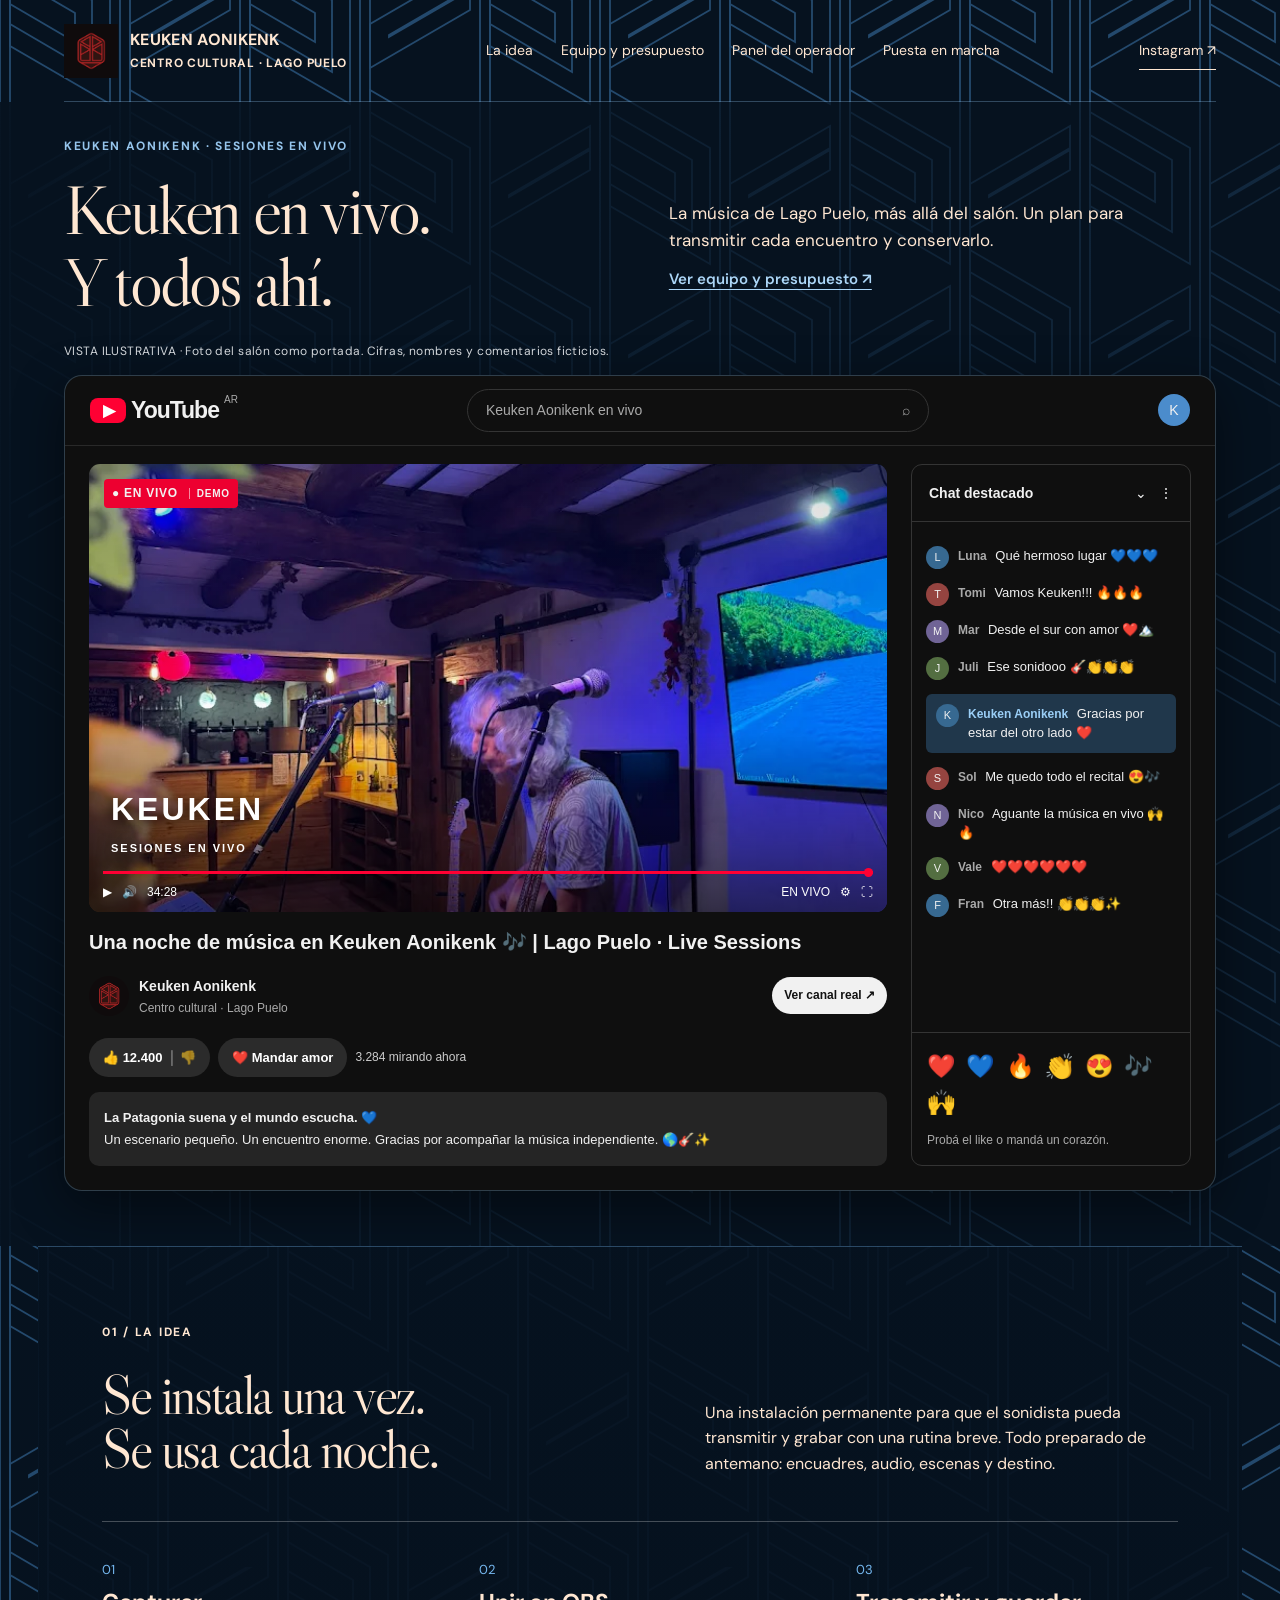
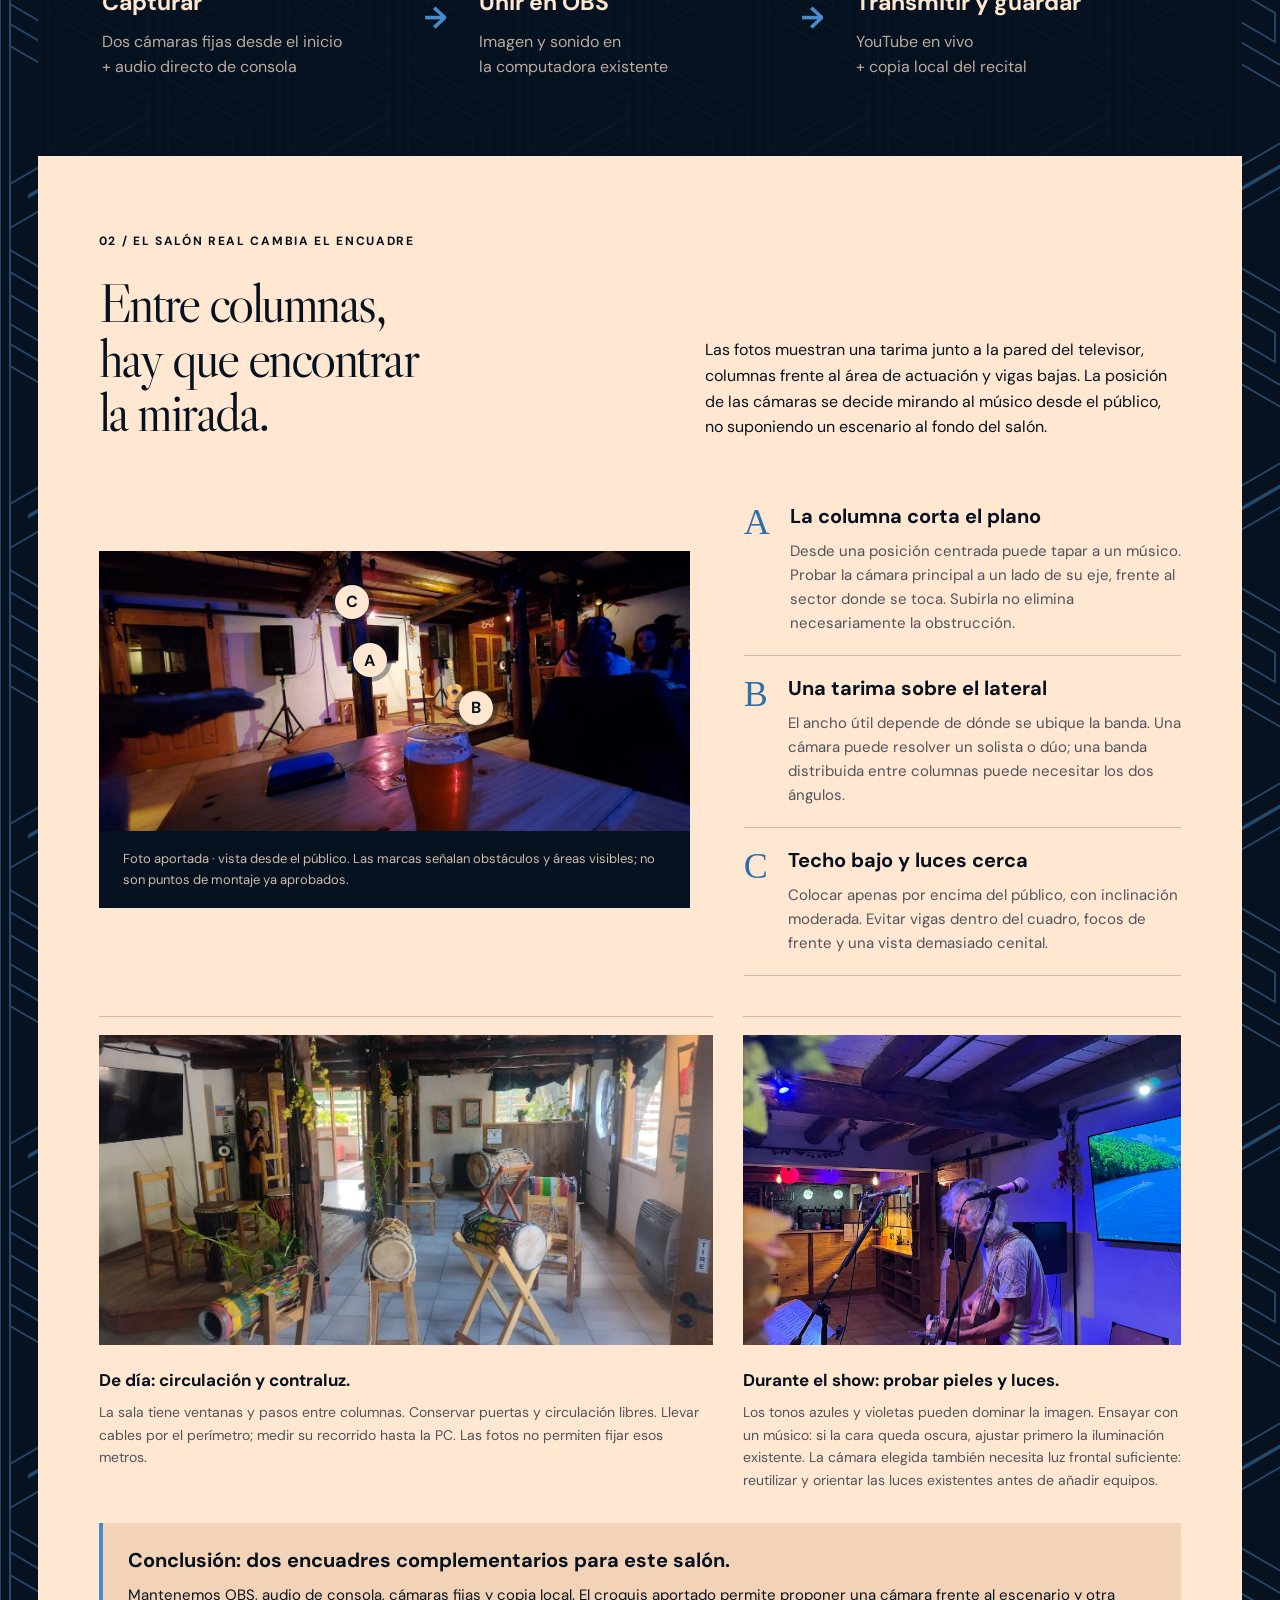
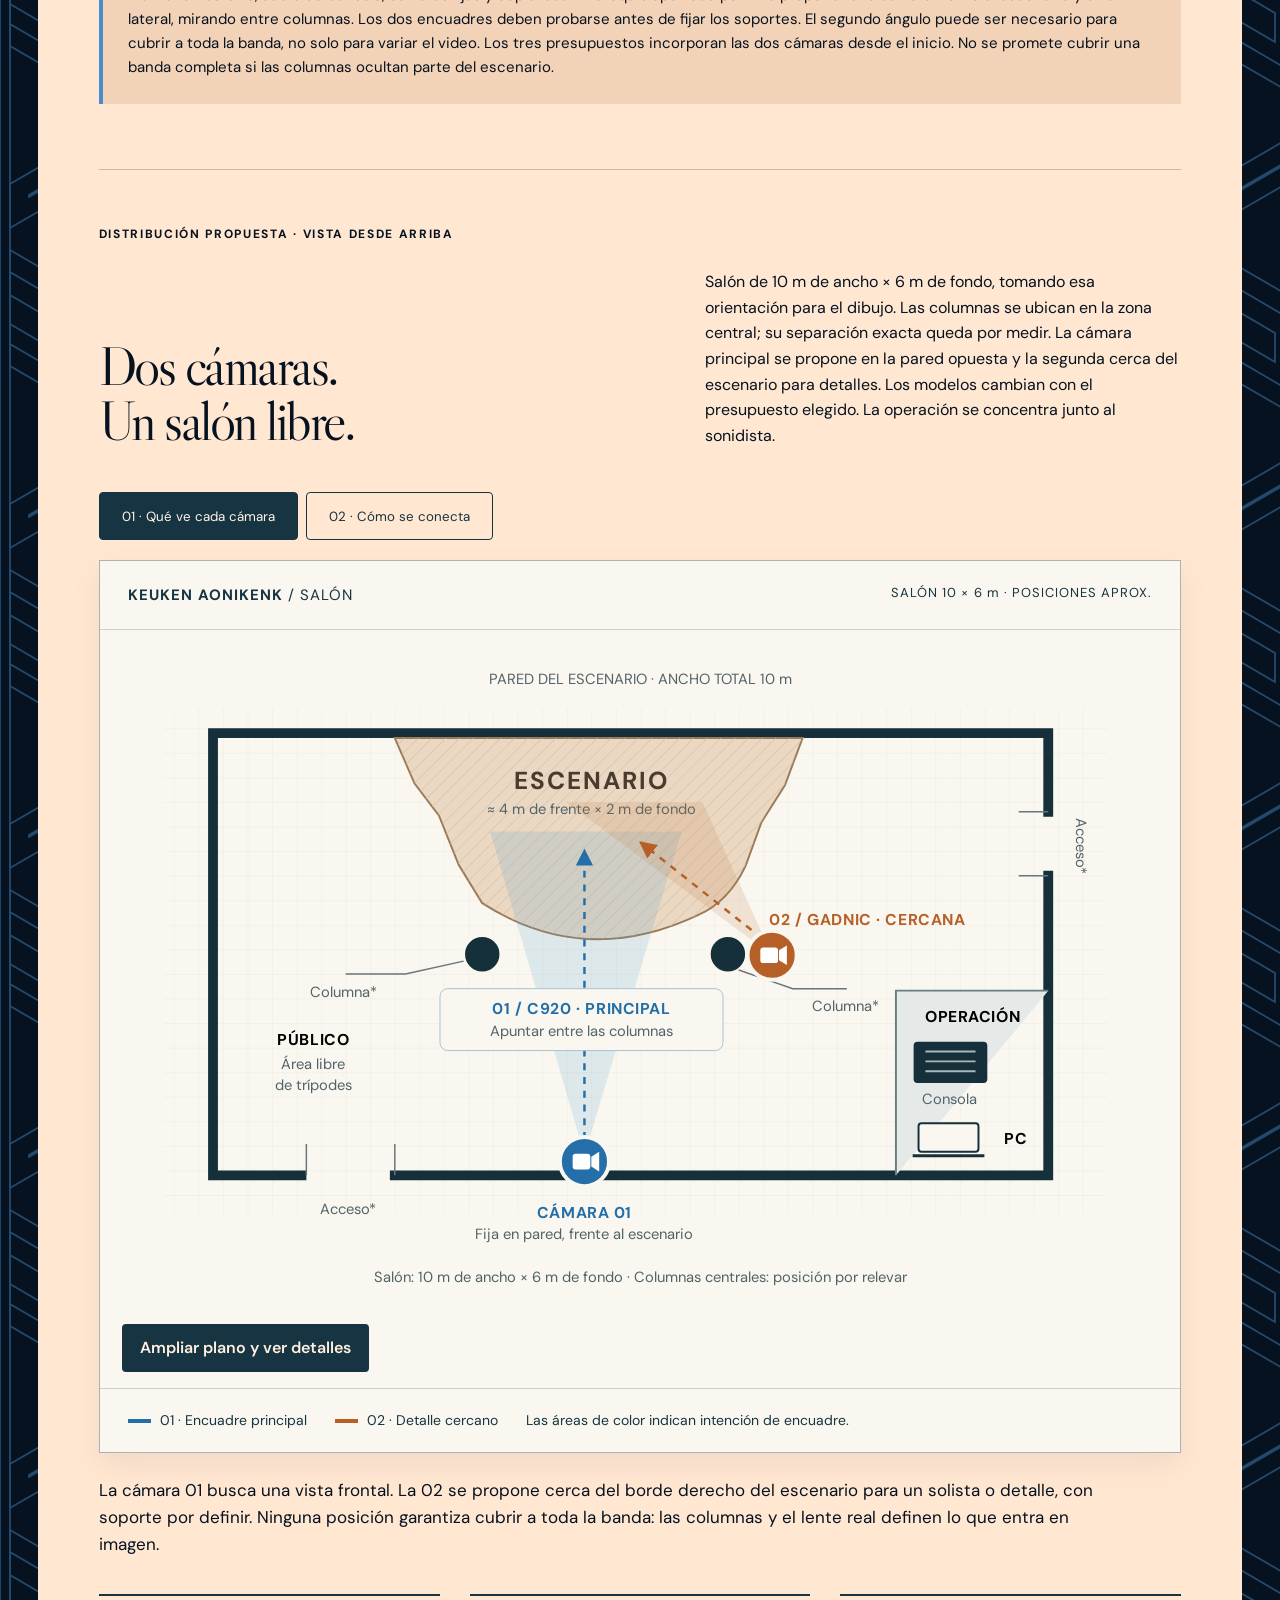
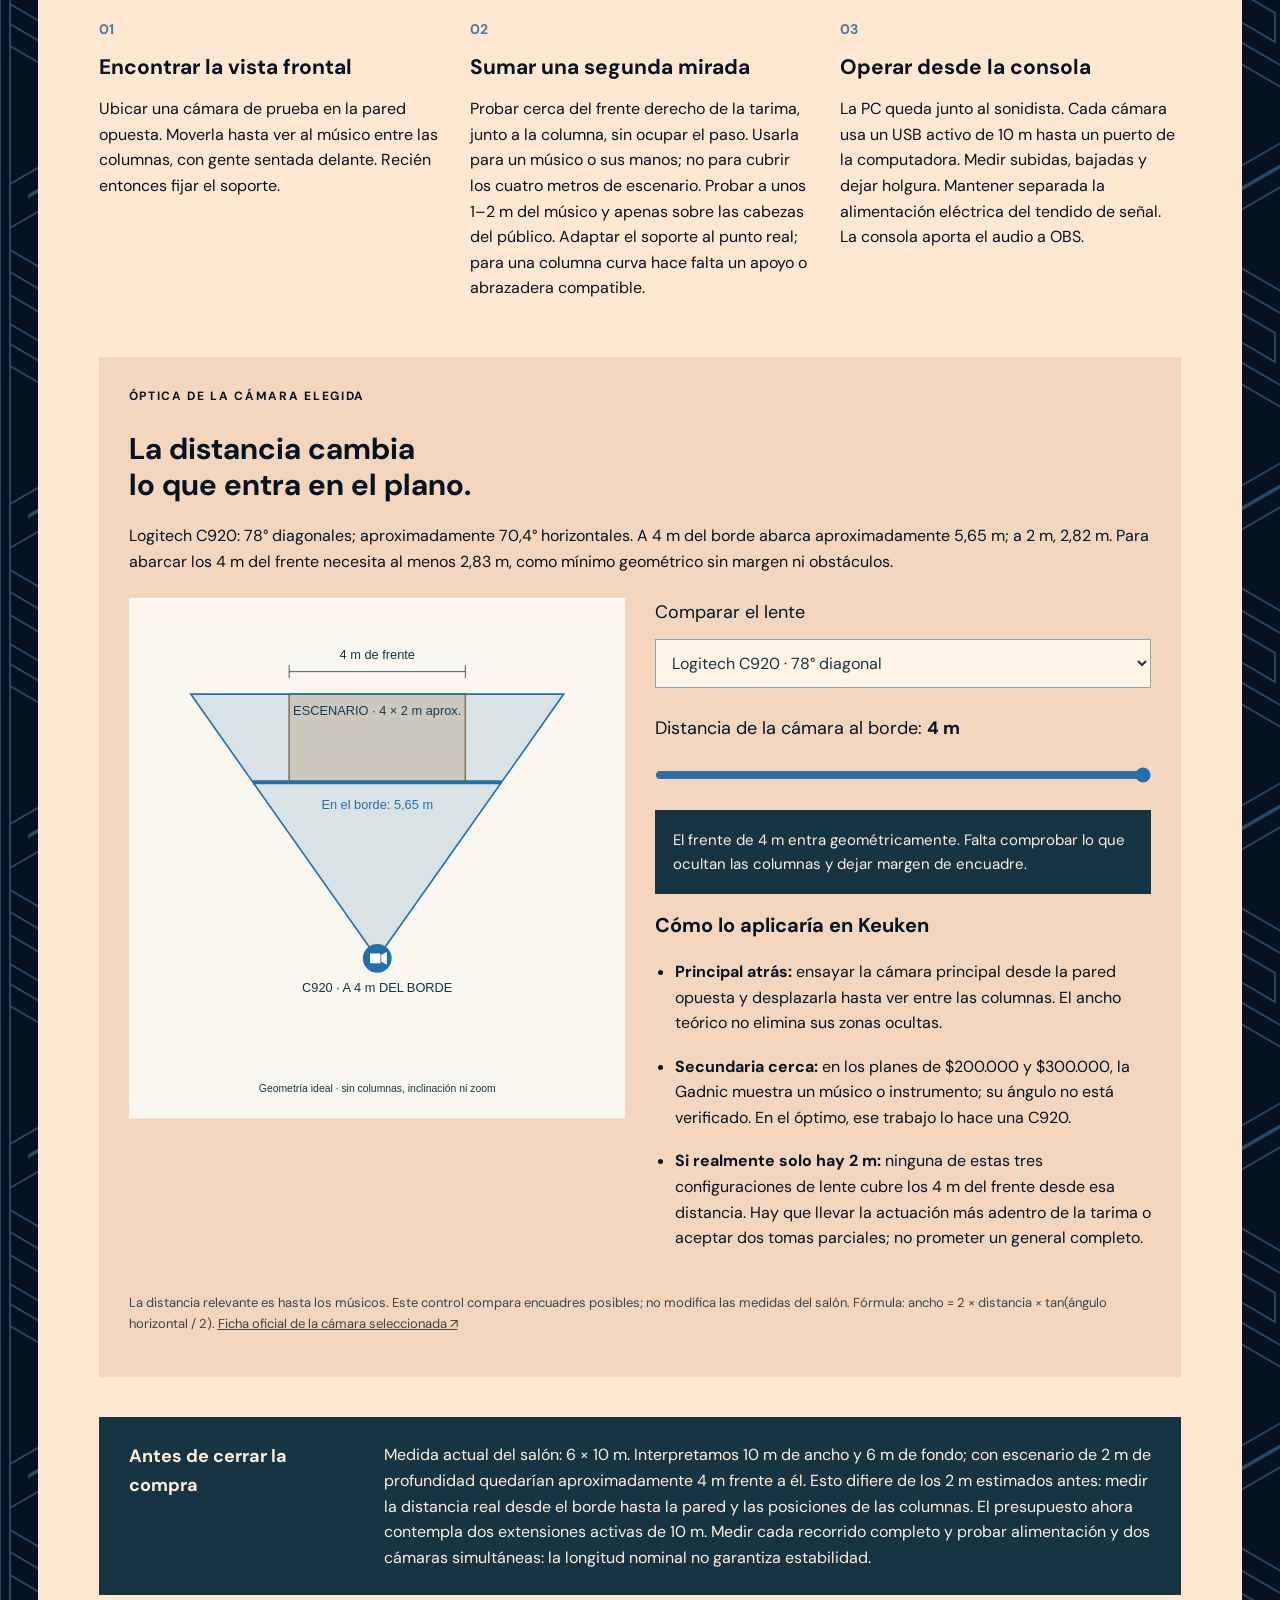
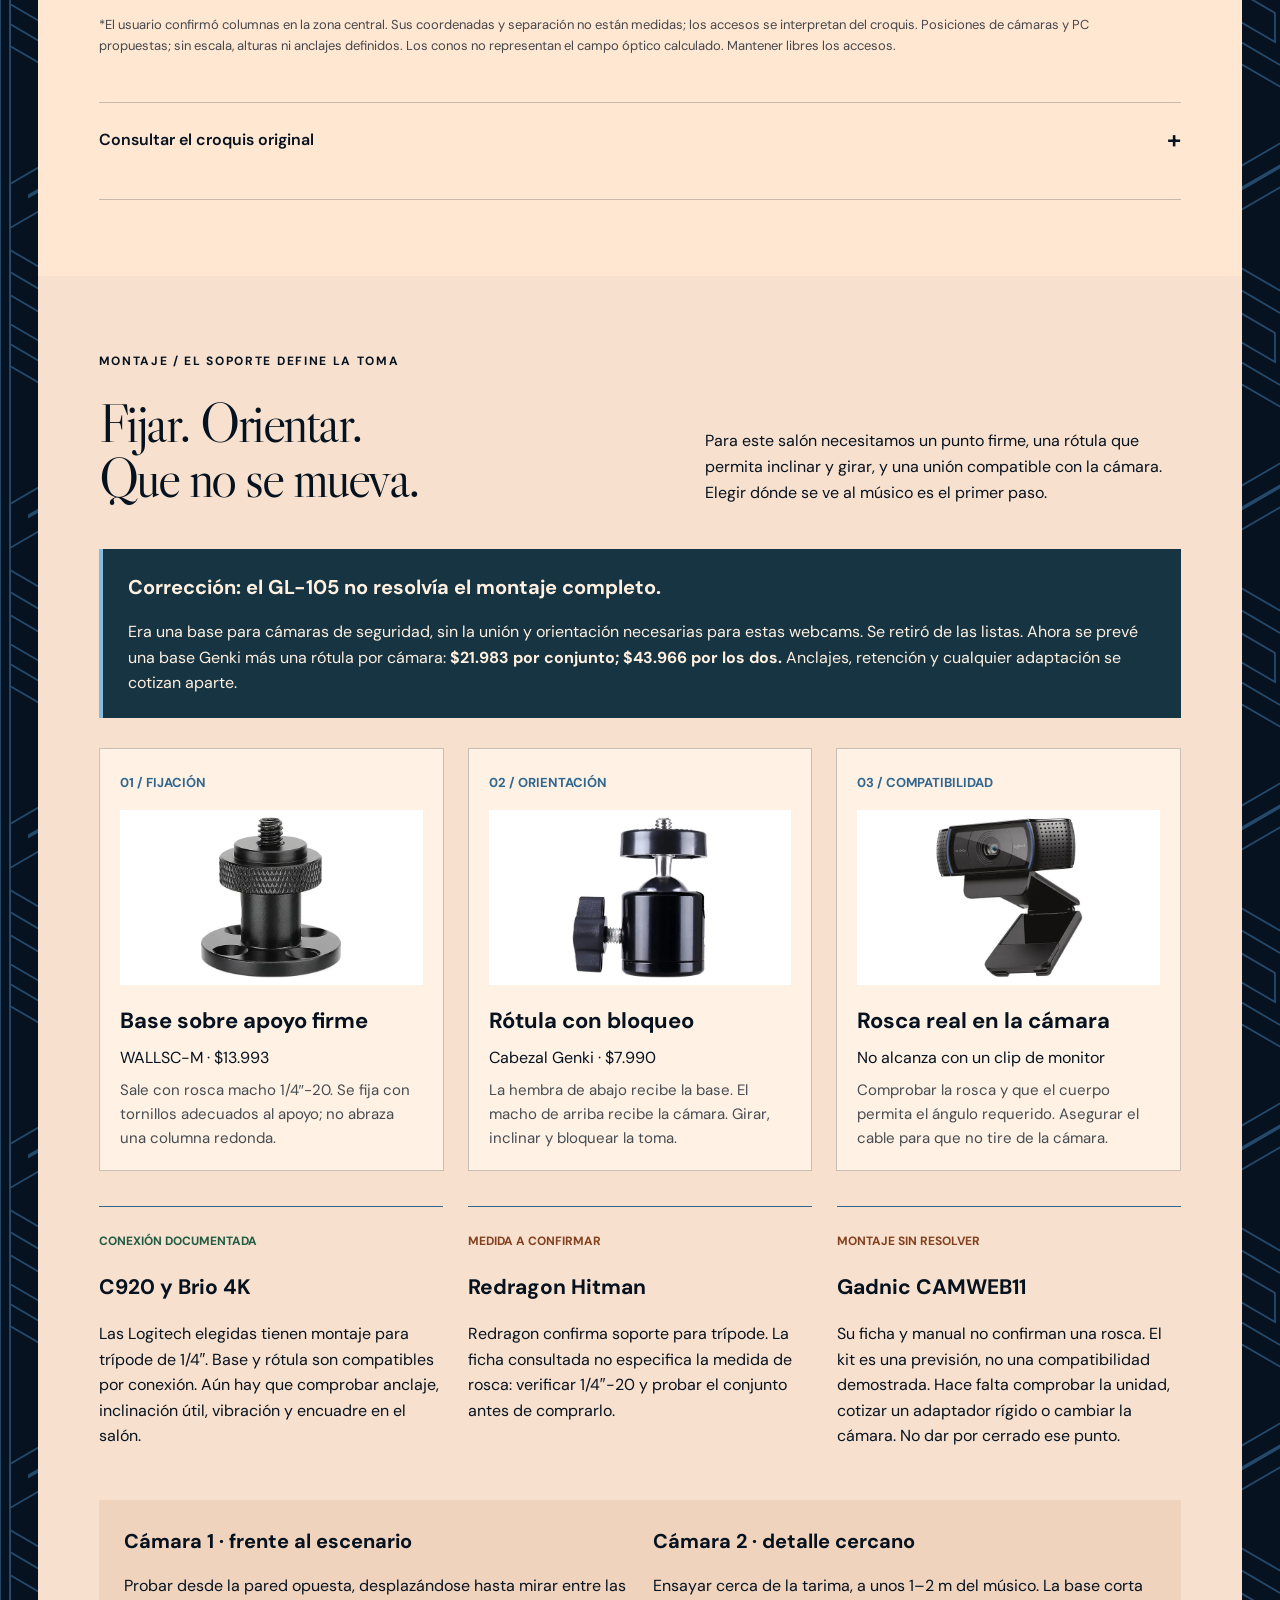
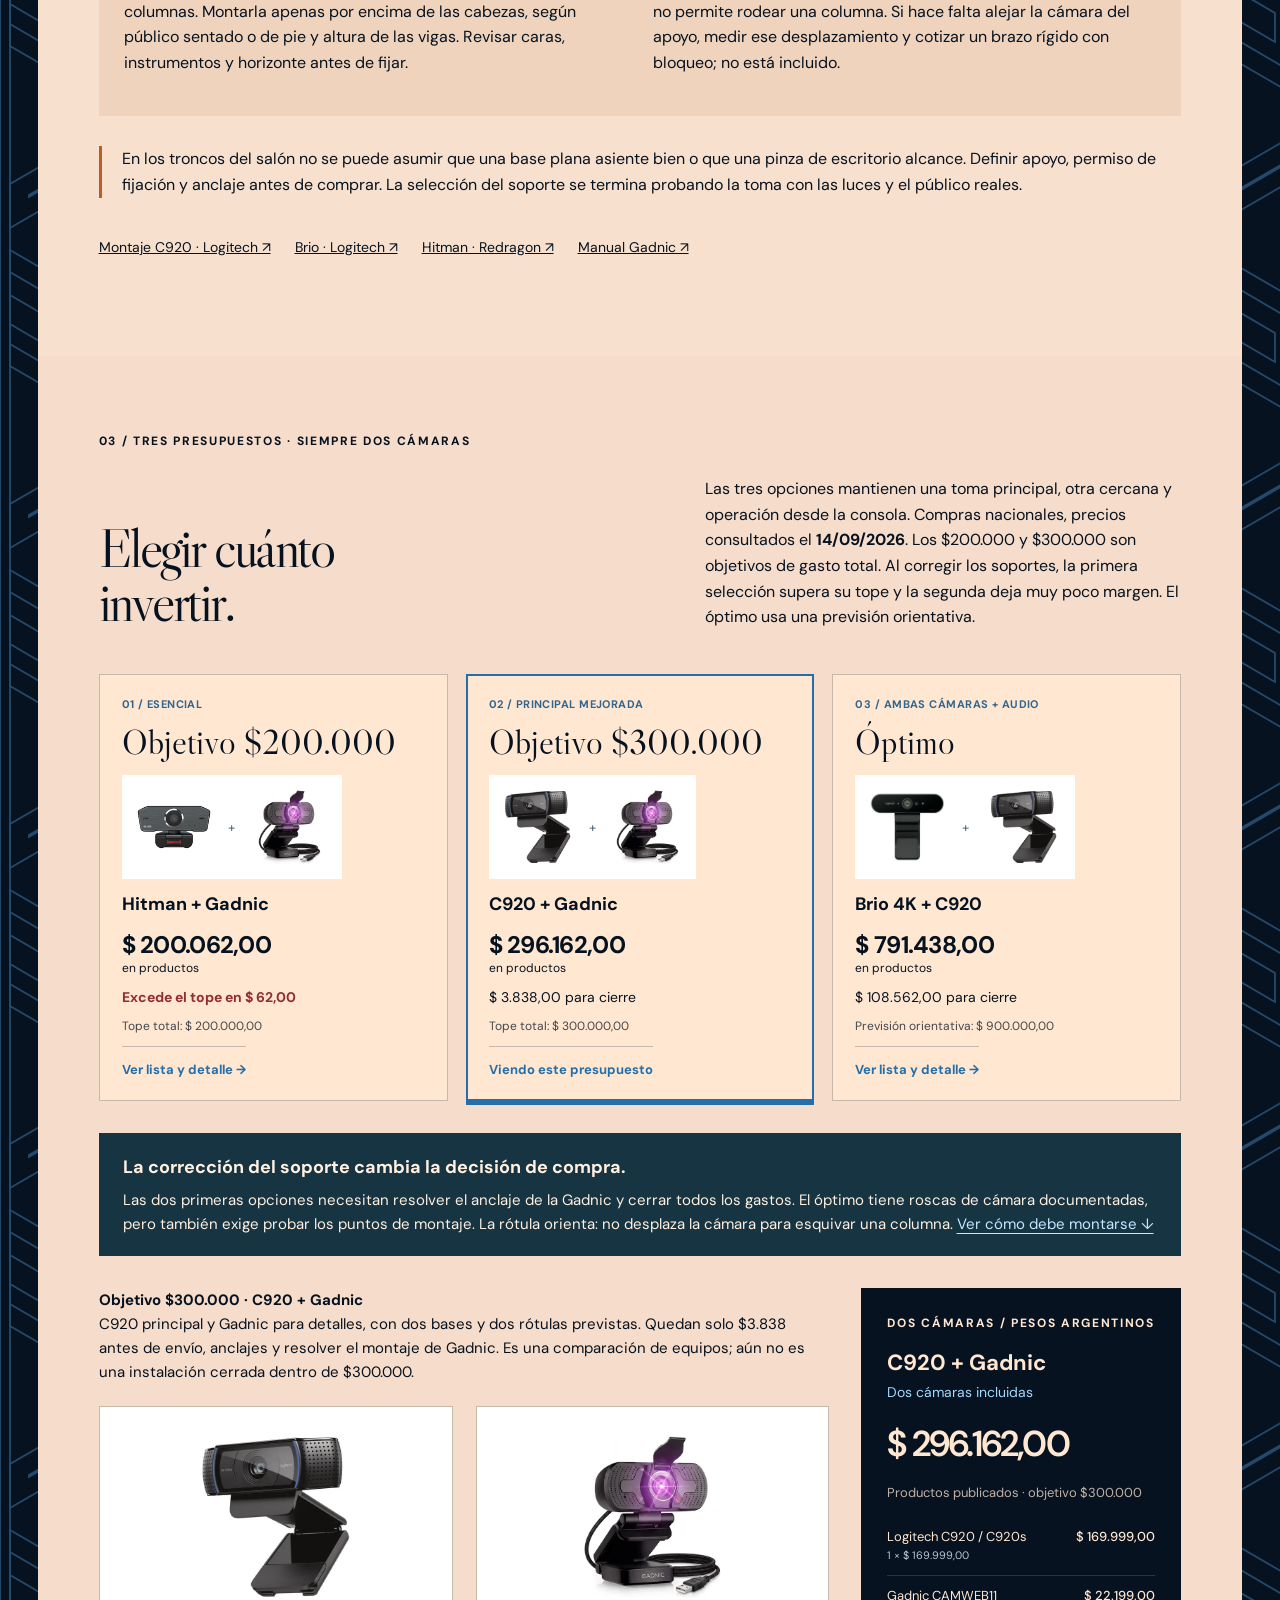
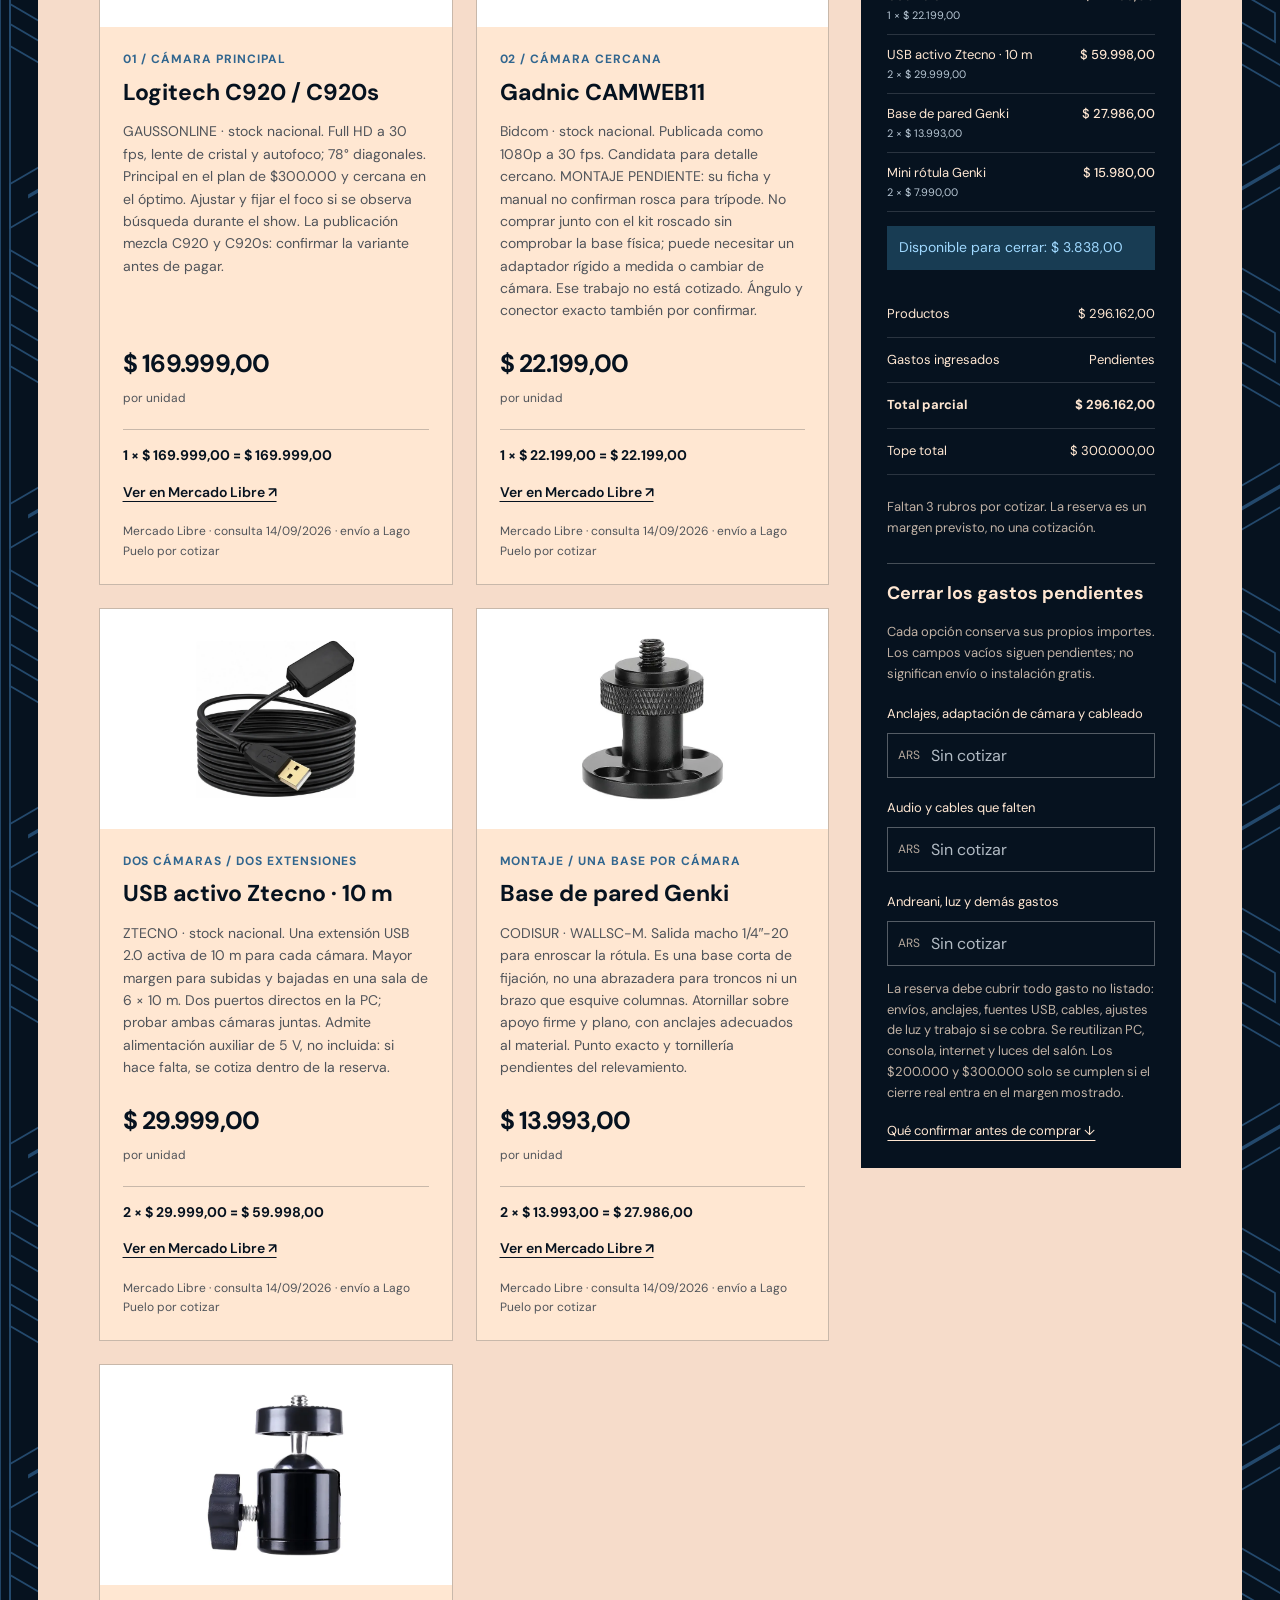
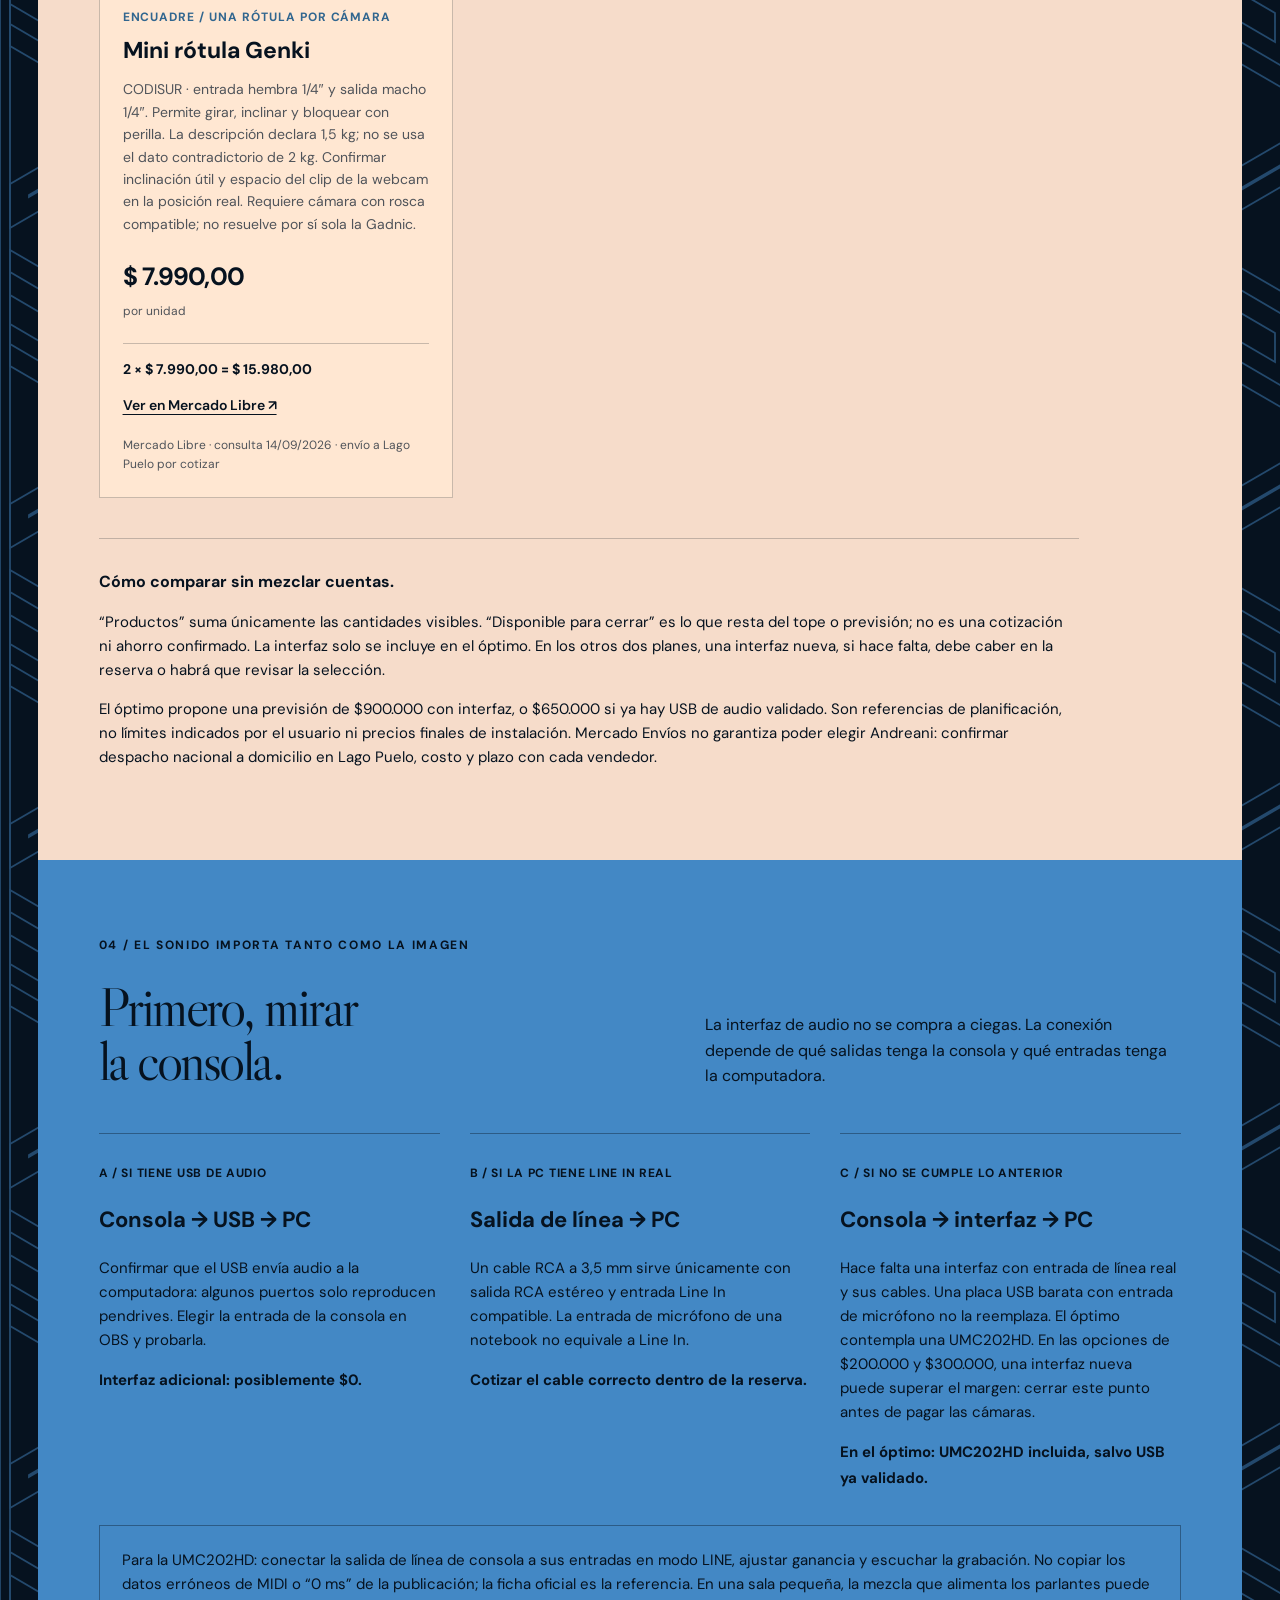
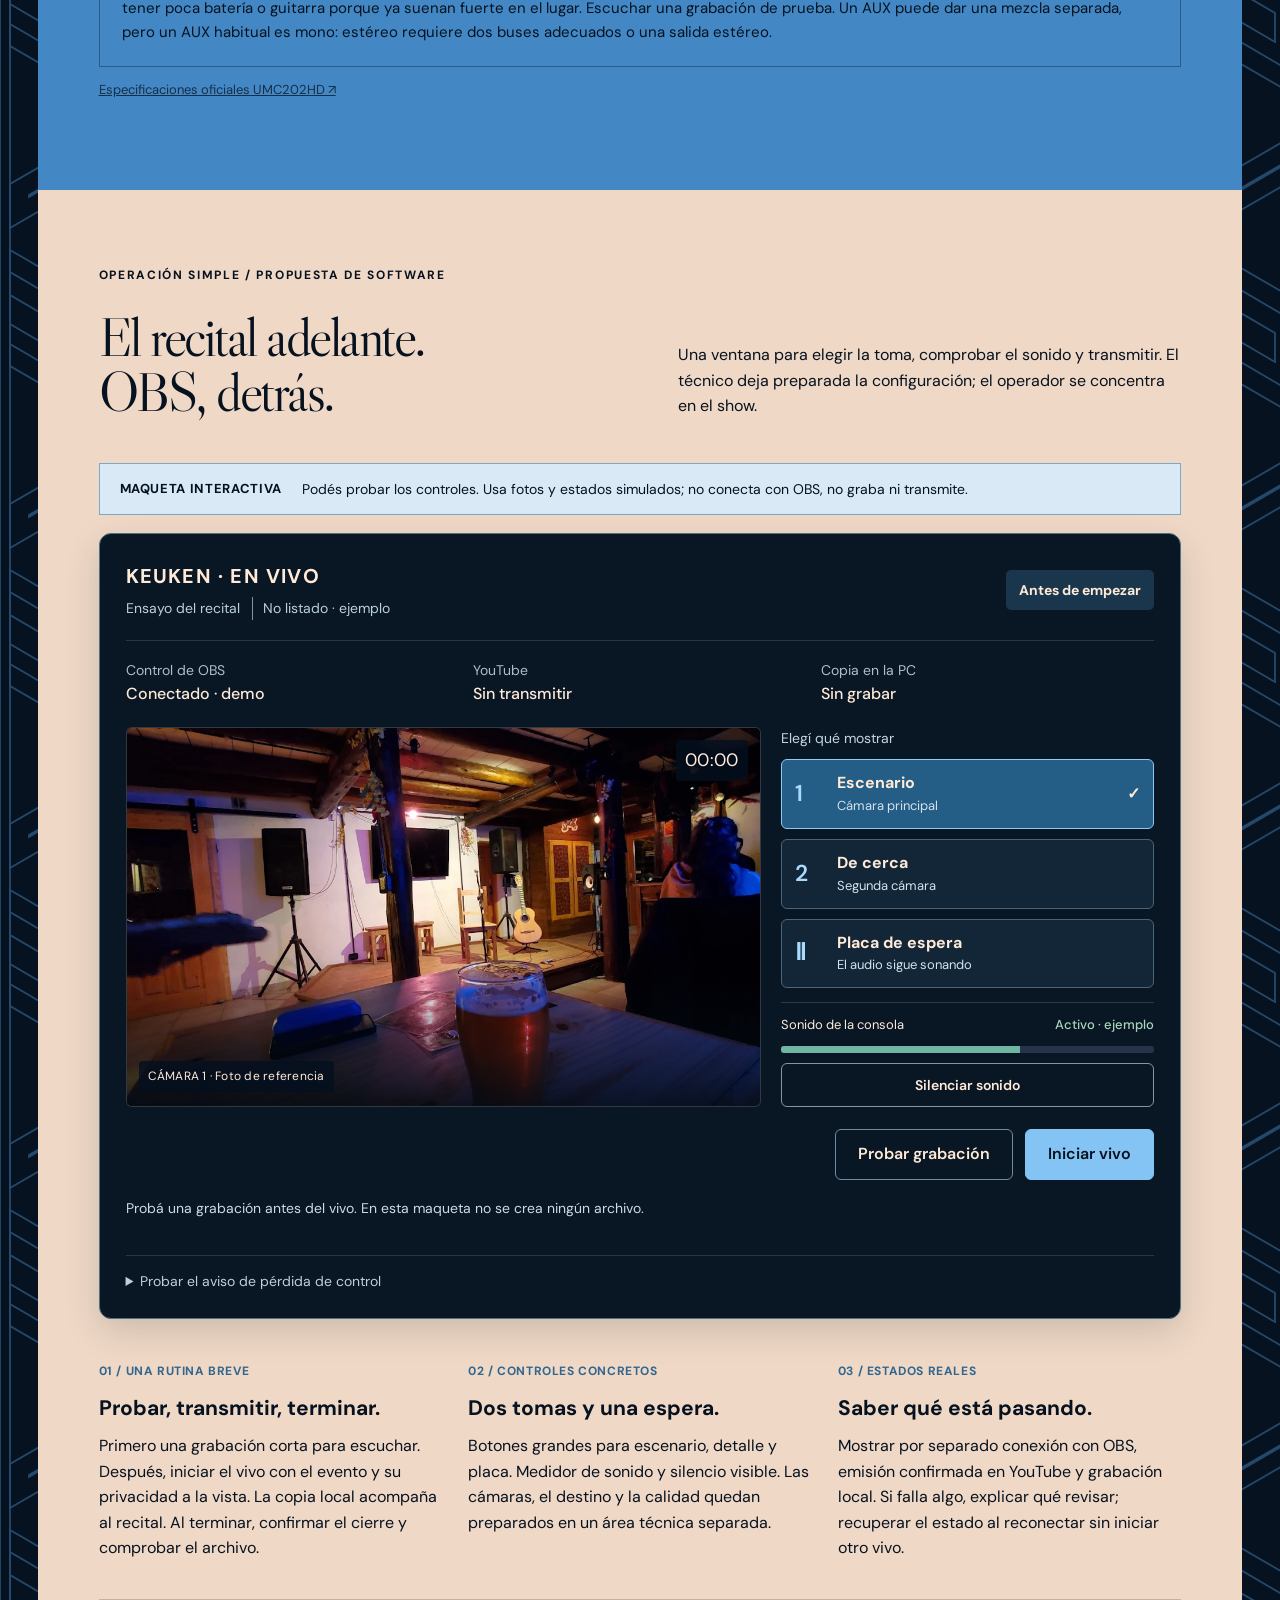
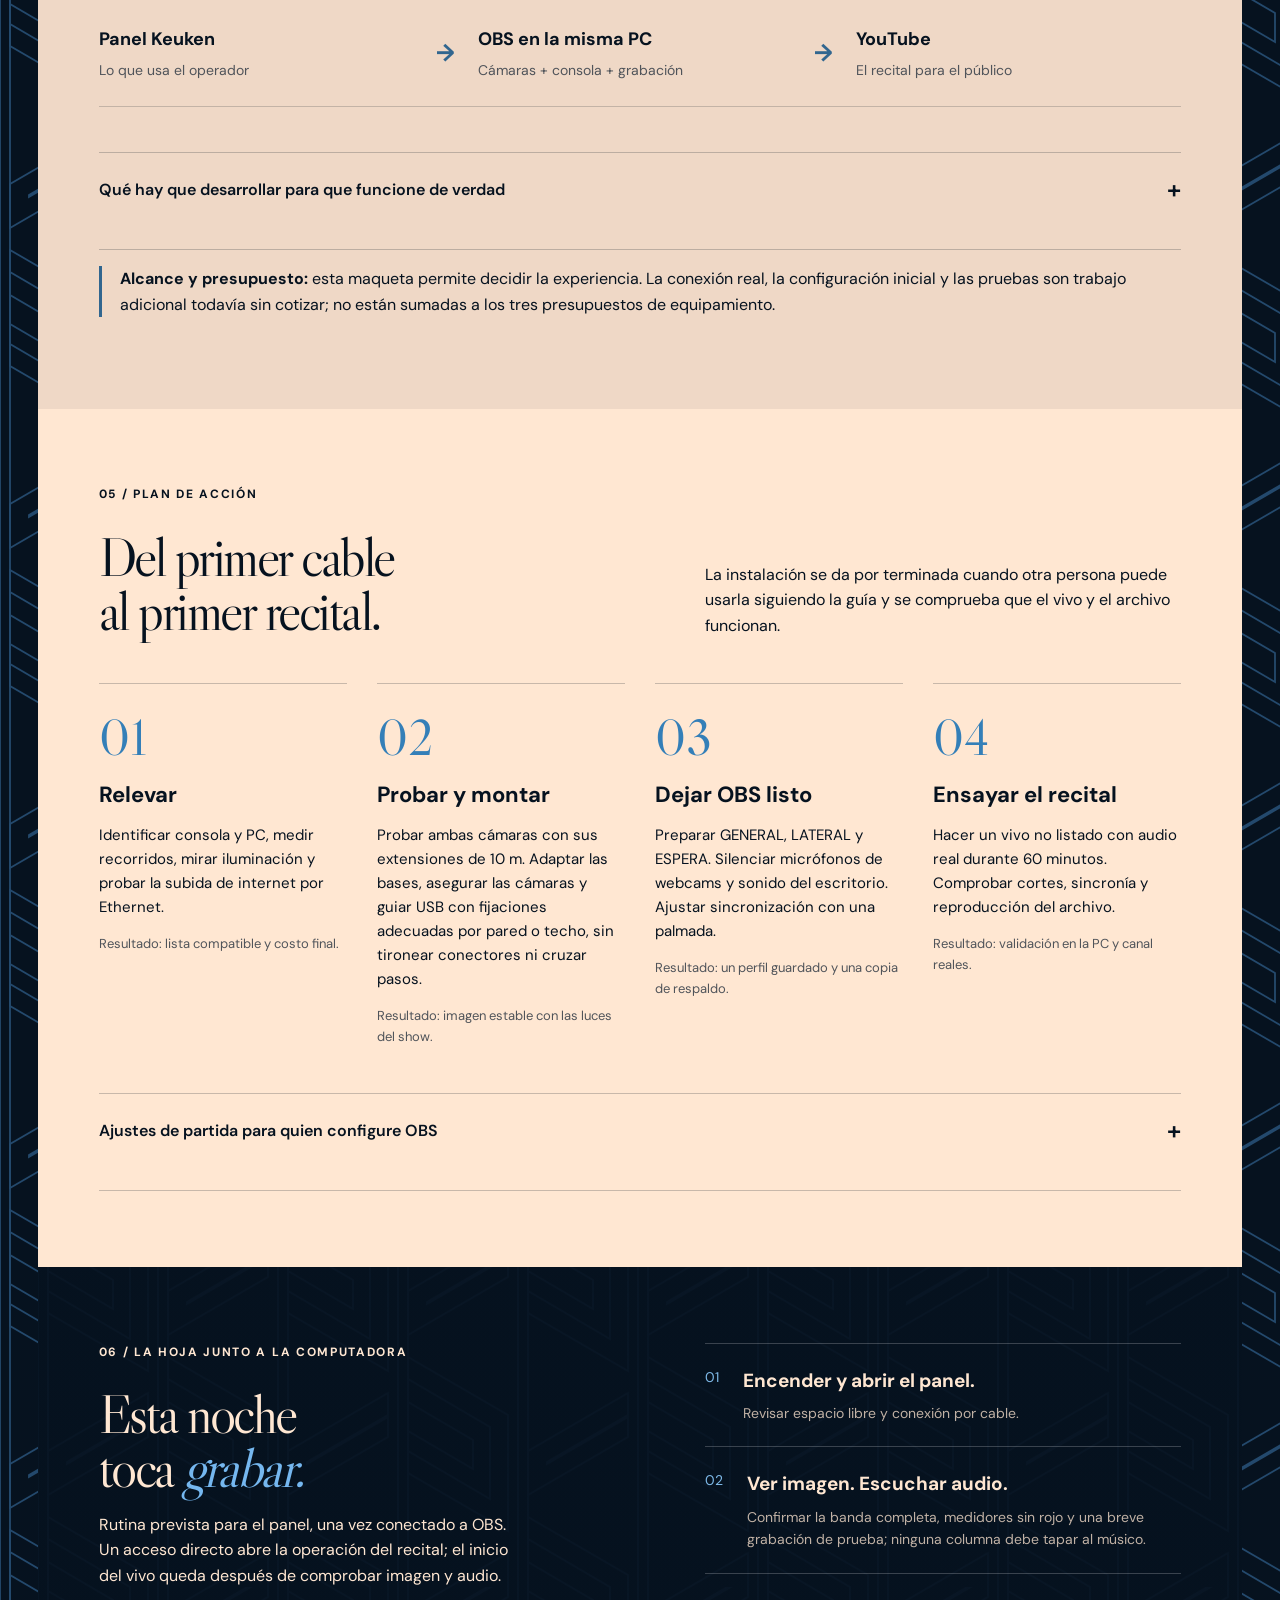
==== index.html @ bc400629 "Publish Keuken audiovisual proposal as standalone website" ====
<!doctype html>
<html lang="es"><head><meta charset="UTF-8"><meta name="viewport" content="width=device-width,initial-scale=1"><meta name="description" content="Una propuesta para transmitir, grabar y conservar los recitales de Keuken Aonikenk. Equipo, presupuesto y puesta en marcha."><title>Keuken Aonikenk — Que la música siga sonando</title><link rel="icon" href="assets/logo.jpg"><link rel="stylesheet" href="style.css"><link rel="stylesheet" href="experience.css"><link rel="stylesheet" href="operator.css"><link rel="stylesheet" href="responsive.css"></head>
<body><header class="header"><a class="brand" href="#inicio"><img src="assets/logo.jpg" alt="Logo de Keuken Aonikenk"><span>KEUKEN AONIKENK<small>CENTRO CULTURAL · LAGO PUELO</small></span></a><nav aria-label="Navegación principal"><a href="#idea">La idea</a><a href="#equipo">Equipo y presupuesto</a><a href="#operacion">Panel del operador</a><a href="#plan">Puesta en marcha</a></nav><a class="header-link" href="https://www.instagram.com/keukenaonikenk/" target="_blank" rel="noopener">Instagram ↗</a></header>
<main id="inicio"><section class="intro section" id="idea"><p class="eyebrow">01 / LA IDEA</p><div class="section-heading"><h2>Se instala una vez.<br>Se usa cada noche.</h2><p>Una instalación permanente para que el sonidista pueda transmitir y grabar con una rutina breve. Todo preparado de antemano: encuadres, audio, escenas y destino.</p></div><div class="signal"><div><span>01</span><h3>Capturar</h3><p>Dos cámaras fijas desde el inicio<br>+ audio directo de consola</p></div><b aria-hidden="true">→</b><div><span>02</span><h3>Unir en OBS</h3><p>Imagen y sonido en<br>la computadora existente</p></div><b aria-hidden="true">→</b><div><span>03</span><h3>Transmitir y guardar</h3><p>YouTube en vivo<br>+ copia local del recital</p></div></div></section>
<div id="content"></div></main><footer><a class="brand" href="#inicio"><img src="assets/logo.jpg" alt=""><span>KEUKEN AONIKENK<small>LA MÚSICA QUEDA.</small></span></a><p>Propuesta de instalación audiovisual · Lago Puelo, Chubut</p><a href="https://www.youtube.com/channel/UCTXaSLfvCtCCcbMyMckh44A" target="_blank" rel="noopener">Canal del centro ↗</a></footer><script src="app.js"></script><script src="experience.js"></script><script src="operator.js"></script><script src="mounting.js"></script></body></html>
---- style.css ----
@import url('https://fonts.googleapis.com/css2?family=DM+Sans:wght@400;500;600;700&family=Libre+Caslon+Display&display=swap');
:root{--paper:#ffe7d2;--ink:#06121f;--blue:#478ccb;--line:rgba(6,18,31,.22);--muted:#50545a}*{box-sizing:border-box}html{scroll-behavior:smooth;scroll-padding-top:100px}body{margin:0;background:var(--paper);color:var(--ink);font:16px/1.6 'DM Sans',Arial,sans-serif}a{color:inherit}a:focus-visible,button:focus-visible,input:focus-visible{outline:3px solid var(--blue);outline-offset:5px}button,a{ -webkit-tap-highlight-color:transparent}.header{height:102px;margin:0 5%;display:flex;align-items:center;justify-content:space-between;border-bottom:1px solid var(--line);gap:25px}.brand{display:flex;align-items:center;gap:12px;text-decoration:none;font-size:16px;font-weight:700;line-height:1.2;letter-spacing:.02em}.brand img{height:54px;width:54px;object-fit:cover}.brand small{display:block;font-size:10px;letter-spacing:.14em;margin-top:7px}nav{display:flex;gap:28px}nav a,.header-link{font-size:14px;text-decoration:none}nav a:hover,.header-link:hover{text-decoration:underline}.header-link{border-bottom:1px solid var(--ink);padding:8px 0}.hero{display:grid;grid-template-columns:1.12fr 1fr;gap:7%;padding:64px 5% 68px;max-width:1550px;margin:auto}.eyebrow{font-size:12px;font-weight:700;letter-spacing:.14em;margin:0 0 25px}h1,h2{font-family:'Libre Caslon Display',Georgia,serif;font-weight:400;line-height:.99;letter-spacing:-.045em}h1{font-size:clamp(62px,6.7vw,106px);margin:20px 0 29px}h1 em{font-weight:400;color:#357ab6}h2{font-size:clamp(42px,4.3vw,65px);margin:0}h3{line-height:1.25}.lead{font-size:18px;line-height:1.65;max-width:535px;margin-bottom:30px}.button{display:inline-flex;align-items:center;justify-content:space-between;gap:42px;text-decoration:none;background:var(--ink);color:var(--paper);font-size:14px;font-weight:600;padding:16px 23px;border:0;cursor:pointer}.button:hover{background:#225b8d}.button span{font-size:22px;line-height:1}.hero-facts{display:flex;gap:32px;padding-top:32px;margin-top:33px;border-top:1px solid var(--line)}.hero-facts span{font-size:12px;color:var(--muted)}.hero-facts b{display:block;font-size:16px;color:var(--ink);margin-bottom:4px}.hero-art{margin:0;align-self:start;background:var(--ink);padding:17px 17px 0;transform:rotate(1.5deg);box-shadow:7px 9px 0 #468bcb}.hero-art img{display:block;width:100%;height:510px;object-fit:cover;object-position:center top}.hero-art figcaption{font-size:10px;letter-spacing:.13em;text-align:center;color:var(--paper);padding:13px 0}.section{padding:76px 5%;scroll-margin-top:30px}.intro{background:var(--ink);color:var(--paper)}.section-heading{display:grid;grid-template-columns:1fr 1fr;gap:12%;align-items:end;margin-bottom:44px}.section-heading p{max-width:510px;margin:0}.signal{display:grid;grid-template-columns:1fr 55px 1fr 55px 1fr;border-top:1px solid #ffffff40;margin-top:40px;padding-top:34px;align-items:center}.signal span{color:#75b7ef;font-size:13px}.signal h3{font-size:23px;margin:7px 0 12px}.signal p{opacity:.72;margin:0}.signal>b{font-size:30px;color:var(--blue)}footer{padding:40px 5%;display:flex;align-items:center;justify-content:space-between;gap:25px;background:var(--ink);color:var(--paper)}footer p,footer>a:last-child{font-size:13px}footer .brand{font-size:14px}
.installation-grid{display:grid;grid-template-columns:1.35fr 1fr;gap:5%;align-items:center}.room{margin:0;background:var(--ink);color:var(--paper)}.room svg{width:100%;display:block}.room figcaption{font-size:13px;padding:18px 24px;margin:0;opacity:.8}.placement-notes article{display:flex;gap:20px;padding:20px 0;border-bottom:1px solid var(--line)}.number{font-family:Georgia,serif;font-size:36px;color:#2e70a9;line-height:1}.placement-notes h3{margin:0 0 10px;font-size:20px}.placement-notes p{margin:0;color:var(--muted);font-size:15px}.equipment{background:#f6dcca}.budget-controls{display:grid;grid-template-columns:repeat(4,1fr);margin-bottom:25px;border:1px solid var(--ink)}.budget-controls button{font:600 15px/1.5 'DM Sans',sans-serif;text-align:left;color:var(--ink);background:none;border:0;border-right:1px solid var(--ink);padding:17px;cursor:pointer}.budget-controls button:last-child{border-right:0}.budget-controls small{display:block;font-weight:400;font-size:12px;margin-top:4px}.budget-controls .active{background:var(--ink);color:var(--paper)}.budget-controls button:hover:not(.active){background:#edc5a6}.budget-layout{display:grid;grid-template-columns:minmax(0,1fr) 320px;gap:32px;align-items:start}.mode-note{min-height:80px;margin:0 0 22px;font-size:15px;max-width:770px}.product-grid{display:grid;grid-template-columns:1fr 1fr;gap:23px}.product{background:var(--paper);border:1px solid var(--line);display:flex;flex-direction:column}.product-photo{background:#fff;display:block;height:220px;padding:22px}.product-photo img{display:block;width:100%;height:100%;object-fit:contain}.product-body{padding:23px;display:flex;flex-direction:column;flex:1}.product-role{font-size:11px;letter-spacing:.08em;font-weight:700;color:#31668f;margin:0 0 8px}.product h3{font-size:23px;margin:0 0 14px}.product-note{font-size:14px;color:var(--muted);margin:0 0 22px;flex:1}.product-price strong{font-size:25px;display:block;letter-spacing:-.03em}.product-price>span{font-size:12px;color:var(--muted)}.product-bottom{margin-top:20px;padding-top:14px;border-top:1px solid var(--line)}.product-bottom>span{display:block;font-size:13px;margin-bottom:10px}.product-bottom a{font-size:14px;font-weight:600;text-underline-offset:4px}.product-source{font-size:11px;color:var(--muted);margin:18px 0 0}.not-included{border-style:dashed}.not-included .product-bottom>span{font-weight:700;color:#79502e}.budget-summary{position:sticky;top:25px;background:var(--ink);color:var(--paper);padding:26px}.budget-summary .eyebrow{font-size:11px;margin-bottom:15px}.big-total{font-size:36px;letter-spacing:-.05em;line-height:1.2;margin:0 0 18px;font-weight:600;overflow-wrap:anywhere}.budget-status{padding:12px;background:#183c53;color:#a0d9ff;font-size:14px;line-height:1.4}.budget-status.over{background:#492821;color:#ffbba5}dl{margin:22px 0}dl>div{display:flex;justify-content:space-between;gap:12px;font-size:13px;padding:12px 0;border-bottom:1px solid #ffffff25}dd{margin:0;white-space:nowrap}dt small{opacity:.65;font-size:11px}.limit{font-weight:700}.audio-option{display:flex;gap:10px;align-items:start;font-size:14px;cursor:pointer}.audio-option input{accent-color:#478ccb;width:18px;height:18px;flex-shrink:0}.small{font-size:13px;line-height:1.6;opacity:.75}.cost-entry label{display:block;font-size:13px;margin:20px 0 8px}.cost-entry>div{display:flex;border:1px solid #ffffff50;align-items:center;padding:8px 10px;gap:8px}.cost-entry span{font-size:12px;opacity:.7}.cost-entry input{font:16px 'DM Sans',sans-serif;width:100%;min-width:0;background:transparent;border:0;color:var(--paper);padding:3px}.cost-entry input::placeholder{color:#b2bbc4}.text-link{font-size:13px;text-underline-offset:5px}.budget-footnote{border-top:1px solid var(--line);padding-top:30px;margin-top:40px;max-width:980px}.budget-footnote p{font-size:15px}.audio-section{background:#4388c5}.audio-paths{display:grid;grid-template-columns:repeat(3,1fr);gap:30px}.audio-paths article{padding-top:25px;border-top:1px solid #06121f60}.path-label{font-size:11px;font-weight:700;letter-spacing:.06em}.audio-paths h3{font-size:22px}.audio-paths p,.audio-paths strong{font-size:15px}.audio-tip{border:1px solid #06121f60;padding:22px;margin:35px 0 0;font-size:15px}.steps{display:grid;grid-template-columns:repeat(4,1fr);gap:30px}.steps article{border-top:1px solid var(--line);padding-top:22px}.steps article>span{font:50px 'Libre Caslon Display',Georgia,serif;color:#347fb8}.steps h3{font-size:22px;margin:13px 0}.steps p{font-size:15px}.steps small{display:block;font-size:13px;color:var(--muted)}.technical{border-top:1px solid var(--line);border-bottom:1px solid var(--line);margin-top:45px;padding:24px 0}.technical summary{cursor:pointer;font-weight:600;list-style:none;display:flex;justify-content:space-between;gap:16px}.technical summary::-webkit-details-marker{display:none}.technical summary span{font-size:25px;line-height:1}.technical[open] summary span{transform:rotate(45deg)}.technical-grid{display:grid;grid-template-columns:1fr 1fr;gap:20px 50px;padding-top:20px}.technical-grid p{font-size:14px}.nightly{background:var(--ink);color:var(--paper);display:grid;grid-template-columns:1fr 1fr;gap:12%}.nightly h2 em{color:#75b7ef}.nightly>div>p:not(.eyebrow){max-width:420px}.nightly ol{list-style:none;padding:0;margin:0}.nightly li{display:flex;gap:24px;padding:22px 0;border-top:1px solid #ffffff35}.nightly li>span{font-size:14px;color:#7eb9e8}.nightly li strong{font-size:19px}.nightly li p{font-size:14px;opacity:.75;margin:6px 0 0}.pending-grid{display:grid;grid-template-columns:repeat(4,1fr);gap:32px}.pending-grid article{border-top:1px solid var(--line)}.pending-grid h3{font-size:19px}.pending-grid p{font-size:14px}.pending>.small{margin-top:40px}.sources{border-top:1px solid var(--line);padding-top:36px;padding-bottom:36px}.sources p{max-width:1100px;font-size:13px}.sources>div{display:flex;gap:16px 24px;flex-wrap:wrap;font-size:13px}.photo-annotated{position:relative}.photo-annotated img{width:100%;display:block}.photo-pin{position:absolute;width:34px;height:34px;border-radius:50%;background:var(--paper);color:var(--ink);font-weight:700;display:grid;place-items:center;box-shadow:0 0 0 5px #06121f60;font-size:16px}.photo-pin.a{left:43%;top:33%}.photo-pin.b{left:61%;top:50%}.photo-pin.c{left:40%;top:12%}.real-gallery{display:grid;grid-template-columns:1.4fr 1fr;gap:30px;margin-top:40px}.real-gallery figure{margin:0;border-top:1px solid var(--line);padding-top:18px}.real-gallery img{width:100%;height:310px;object-fit:cover}.real-gallery figure:last-child img{object-position:center 42%}.real-gallery figcaption{font-size:14px;margin-top:15px;color:var(--muted)}.real-gallery figcaption strong{display:block;color:var(--ink);font-size:17px;margin-bottom:7px}.verdict{margin-top:32px;padding:25px;border-left:4px solid var(--blue);background:#f3d3b7}.verdict h3{margin:0 0 10px;font-size:20px}.verdict p{margin:0;font-size:15px}.brand small,.hero-art figcaption{font-size:12px;letter-spacing:.06em}.eyebrow,.product-role,.product-source,.budget-controls small,.budget-summary .eyebrow,.path-label,dt small{font-size:12px}
@media(max-width:1000px){.budget-layout{grid-template-columns:minmax(0,1fr) 290px;gap:20px}.product-grid{grid-template-columns:1fr}.budget-controls{grid-template-columns:1fr 1fr}.budget-controls button:nth-child(2){border-right:0}.budget-controls button:nth-child(-n+2){border-bottom:1px solid var(--ink)}.steps,.pending-grid{grid-template-columns:1fr 1fr}.big-total{font-size:32px}}
@media(max-width:900px){.header{height:auto;padding:20px 0;flex-wrap:wrap}nav{order:3;width:100%;justify-content:space-between;gap:10px}.hero{gap:5%;padding-top:40px}h1{font-size:65px}.hero-art img{height:440px}.hero-facts{gap:16px}.hero-facts b{font-size:14px}.lead{font-size:16px}.section-heading{gap:6%}.installation-grid{grid-template-columns:1fr;gap:28px}.audio-paths{grid-template-columns:1fr;gap:15px}.nightly{gap:6%}}
@media(max-width:620px){.header-link{font-size:12px}.brand{font-size:13px}.brand small{font-size:12px;letter-spacing:0}nav a{font-size:14px}.hero{grid-template-columns:1fr;gap:40px;padding:40px 6% 50px}h1{font-size:68px}.hero-facts{justify-content:space-between;gap:10px}.hero-art{max-width:440px;width:94%;margin:auto}.hero-art img{height:auto}.section{padding:55px 6%}.section-heading{grid-template-columns:1fr;gap:24px}.signal{grid-template-columns:1fr;gap:20px}.signal>b{transform:rotate(90deg);justify-self:start}.signal p br{display:none}footer{flex-direction:column;align-items:flex-start}h2{font-size:48px}.budget-layout{display:flex;flex-direction:column}.budget-summary{position:static;order:-1;width:100%;margin-bottom:12px}.budget-controls button{font-size:14px;padding:13px}.mode-note{min-height:0}.product-grid{grid-template-columns:1fr}.product-photo{height:235px}.nightly,.technical-grid,.real-gallery{grid-template-columns:1fr;gap:30px}.steps,.pending-grid{gap:30px 20px}.steps p,.pending-grid p{font-size:15px}.real-gallery img{height:auto}.real-gallery figure:last-child img{max-height:450px;object-fit:cover}.header{gap:18px}.brand img{width:44px;height:44px}.header-link{display:none}.sources>div{gap:15px}.big-total{font-size:40px}}
.photo-annotated img{height:auto}
@media(prefers-reduced-motion:reduce){html{scroll-behavior:auto}}
---- experience.css ----
.youtube-section{background:#f4d6bf}.yt-disclaimer{font-size:12px;letter-spacing:.035em;margin:0 0 14px}.yt-shell{background:#0f0f0f;color:#f1f1f1;border:1px solid #343434;border-radius:18px;overflow:hidden;box-shadow:0 20px 60px #06121f25;font-family:Arial,sans-serif}.yt-topbar{display:flex;align-items:center;justify-content:space-between;padding:20px 25px;gap:25px;border-bottom:1px solid #292929}.yt-wordmark{font-size:23px;font-weight:800;letter-spacing:-1px;display:flex;align-items:center;gap:5px}.yt-wordmark sup{font-size:10px;align-self:flex-start;font-weight:400;color:#aaa;letter-spacing:0}.yt-logo{background:#ff0033;border-radius:8px;width:36px;height:25px;display:grid;place-items:center;font-size:16px;color:#fff}.yt-search{border:1px solid #343434;border-radius:24px;width:42%;font-size:14px;padding:9px 18px;color:#aaa;display:flex;justify-content:space-between}.yt-avatar{width:32px;height:32px;border-radius:50%;display:grid;place-items:center;background:#4b8ccc;font-size:14px}.yt-layout{display:grid;grid-template-columns:minmax(0,1fr) 280px;gap:24px;padding:24px}.yt-player{aspect-ratio:16/9;position:relative;overflow:hidden;border-radius:11px;background:#000}.yt-player>img{width:100%;height:100%;object-fit:cover;object-position:center 43%;display:block}.yt-player:after{content:'';position:absolute;inset:0;background:linear-gradient(0deg,#0009,transparent 40%,#0002);pointer-events:none}.yt-live{position:absolute;top:15px;left:15px;border-radius:4px;background:#ed0030;padding:5px 8px;z-index:1;font-weight:700;font-size:12px;letter-spacing:.06em}.yt-live small{font-size:10px;margin-left:7px;border-left:1px solid #fff8;padding-left:7px}.yt-video-title{position:absolute;left:22px;bottom:55px;color:white;font-size:32px;font-weight:800;line-height:1;letter-spacing:3px;z-index:1;text-shadow:0 2px 15px #000}.yt-video-title span{font-size:11px;letter-spacing:2px}.yt-player-controls{position:absolute;bottom:10px;left:14px;right:14px;display:flex;justify-content:space-between;color:#fff;font-size:12px;z-index:2;padding-top:12px}.yt-progress{height:3px;background:#f03;position:absolute;top:0;left:0;right:0}.yt-progress:after{content:'';position:absolute;right:0;top:-3px;width:9px;height:9px;background:#f03;border-radius:50%}.yt-title{font:700 20px/1.35 Arial,sans-serif;margin:17px 0}.yt-channel{display:flex;align-items:center;gap:10px;flex-wrap:wrap}.yt-channel img{width:40px;height:40px;border-radius:50%}.yt-channel strong{font-size:14px}.yt-channel small{display:block;font-size:12px;color:#aaa}.yt-channel>a{border-radius:30px;padding:9px 12px;background:#f1f1f1;color:#111;text-decoration:none;font-size:12px;font-weight:700;margin-left:auto}.yt-actions{display:flex;align-items:center;gap:8px;flex-wrap:wrap;margin:20px 0 15px}.yt-actions button{font:600 13px Arial,sans-serif;background:#2b2b2b;color:#fff;border:0;border-radius:25px;padding:12px 14px;cursor:pointer}.yt-actions button:hover{background:#414141}.yt-actions button[aria-pressed=true]{background:#244c68;color:#abe0ff}.yt-like-divider{opacity:.6;margin-left:6px}.yt-views{font-size:12px;color:#ccc}.yt-description{font-size:13px;line-height:1.7;background:#252525;padding:15px;border-radius:10px;margin:0}.yt-chat{border:1px solid #343434;border-radius:11px;display:flex;flex-direction:column;min-width:0;overflow:hidden}.yt-chat-header{padding:17px;display:flex;justify-content:space-between;border-bottom:1px solid #343434;font-size:14px}.yt-chat-messages{padding:10px 14px;flex:1}.yt-chat-messages p{display:flex;gap:9px;align-items:flex-start;font-size:13px;line-height:1.5;margin:14px 0}.yt-chat-messages i{font:normal 11px Arial,sans-serif;flex-shrink:0;width:23px;height:23px;border-radius:50%;display:grid;place-items:center}.av1{background:#376991}.av2{background:#954440}.av3{background:#706496}.av4{background:#536e41}.yt-chat-messages b{font-size:12px;color:#aaa;margin-right:5px}.yt-chat-highlight{background:#20374b;padding:10px;border-radius:6px}.yt-chat-highlight b{color:#9acef6}.yt-chat-footer{padding:15px;border-top:1px solid #343434}.yt-chat-footer>span{font-size:23px;letter-spacing:2px;display:block}.yt-chat-footer small{display:block;font-size:12px;color:#aaa;margin-top:10px}.yt-floating{position:absolute;right:12px;bottom:40px;width:65px;height:170px;z-index:3;pointer-events:none}.yt-floating span{position:absolute;bottom:0;left:20px;font-size:24px;animation:yt-rise 5s ease-in infinite;opacity:0}.yt-floating span:nth-child(2){animation-delay:.8s;left:0}.yt-floating span:nth-child(3){animation-delay:1.6s;left:35px}.yt-floating span:nth-child(4){animation-delay:2.4s;left:15px}.yt-floating span:nth-child(5){animation-delay:3.2s;left:30px}.yt-floating span:nth-child(6){animation-delay:4s;left:5px}.yt-burst{position:absolute;left:65%;bottom:20%;font-size:48px;z-index:5;pointer-events:none;animation:yt-rise 2s ease-out forwards}@keyframes yt-rise{0%{transform:translateY(0) rotate(-10deg) scale(.6);opacity:0}15%{opacity:1}75%{opacity:1}100%{transform:translateY(-160px) rotate(15deg) scale(1.15);opacity:0}}.floorplan-block{margin-top:65px;padding-top:55px;border-top:1px solid var(--line)}.floorplan-layout{display:grid;grid-template-columns:minmax(0,1.7fr) 1fr;gap:30px;align-items:start}.floorplan-figure{margin:0;background:#06121f;color:var(--paper)}.floorplan-figure svg{display:block;width:100%;height:auto}.floorplan-figure figcaption{font-size:13px;padding:15px 20px;border-top:1px solid #ffffff30;display:flex;flex-wrap:wrap;gap:15px}.floorplan-notes article{padding:0 0 15px;margin-bottom:20px;border-bottom:1px solid var(--line)}.floorplan-notes b{font-size:16px}.floorplan-notes p{font-size:14px;margin:8px 0 0}.original-plan{width:100%;height:auto;display:block;margin-top:20px}.floorplan-block>.small{max-width:1050px}
@media(max-width:1050px){.yt-layout{grid-template-columns:minmax(0,1fr) 235px;gap:15px;padding:18px}.yt-chat-messages{padding:5px 10px}.yt-chat-messages p{font-size:12px}.yt-channel>a{margin-left:0}.floorplan-layout{grid-template-columns:1fr}.floorplan-notes{display:grid;grid-template-columns:repeat(3,1fr);gap:20px}.yt-title{font-size:18px}}
@media(max-width:720px){.yt-layout{grid-template-columns:1fr}.yt-search{display:none}.yt-topbar{padding:15px 18px}.yt-chat-messages{display:grid;grid-template-columns:1fr 1fr;gap:0 15px}.yt-chat-messages p{font-size:13px}.yt-shell{border-radius:12px}.yt-video-title{font-size:24px;left:15px}.yt-video-title span{font-size:9px}.yt-live{top:10px;left:10px;font-size:10px}.yt-views{flex-basis:100%;margin:8px 0 0}.floorplan-notes{grid-template-columns:1fr;gap:0}.yt-floating{height:120px}.yt-disclaimer{font-size:12px}}
@media(max-width:420px){.yt-layout{padding:12px}.yt-chat-messages{grid-template-columns:1fr}.yt-channel>a{margin:6px 0 0 50px}.yt-video-title{bottom:44px}.yt-player-controls{font-size:10px}.yt-actions button{padding:10px;font-size:12px}}
@media(prefers-reduced-motion:reduce){.yt-floating span{animation:none;opacity:1;position:static;display:inline-block}.yt-burst{animation:none}}
/* Plano de distribución */
.plan-tabs{display:flex;gap:8px;margin-bottom:20px;flex-wrap:wrap}.plan-tabs button{font:600 15px/1.4 inherit;font-family:inherit;padding:14px 22px;border:1px solid #173443;background:transparent;color:#173443;cursor:pointer;border-radius:4px}.plan-tabs button[aria-pressed=true]{background:#173443;color:#fff5e8}.plan-sheet{border:1px solid #aab3af;background:#f9f7ef;box-shadow:0 12px 30px #06121f10}.plan-sheet-head{display:flex;justify-content:space-between;gap:16px;padding:22px 28px;border-bottom:1px solid #cbd0c8;color:#173443;font-size:13px;letter-spacing:.08em}.plan-sheet-head strong{font-size:15px}.plan-sheet-head strong span{font-weight:400}.architect-plan{display:block;width:100%;height:auto;font-family:'DM Sans',Arial,sans-serif;text-anchor:middle}.fp-title{font-size:25px;font-weight:700;fill:#493b2d;letter-spacing:2px}.fp-label{font-size:17px;font-weight:700;letter-spacing:.6px}.fp-small{font-size:15px;fill:#526369}.plan-cables{display:none}.plan-sheet[data-layer=cables] .plan-cables{display:block}.plan-sheet[data-layer=cables] .plan-views{display:none}.plan-legend{display:flex;flex-wrap:wrap;gap:16px 28px;padding:20px 28px;border-top:1px solid #cbd0c8;font-size:14px;color:#173443}.plan-legend span{display:flex;align-items:center;gap:9px}.plan-legend i{display:inline-block;width:23px;height:4px;background:var(--key)}.plan-reading{font-size:17px;max-width:1000px;margin:24px 0 36px}.plan-explain{display:grid;grid-template-columns:repeat(3,1fr);gap:30px}.plan-explain article{border-top:2px solid #173443;padding-top:20px}.plan-explain article>span{font-size:14px;font-weight:700;color:#477c9c}.plan-explain h3{font-size:21px;margin:12px 0}.plan-explain p{font-size:16px}.plan-measure{display:grid;grid-template-columns:230px 1fr;gap:25px;background:#173443;color:#fff0df;padding:25px 30px;margin:30px 0 20px}.plan-measure p{margin:0;font-size:16px}.plan-measure strong{font-size:18px}.plan-scroll{overflow-x:auto}
@media(max-width:720px){.plan-sheet-head{padding:16px;flex-direction:column;gap:7px}.plan-sheet-head strong{font-size:14px}.architect-plan{min-width:700px}.plan-explain{grid-template-columns:1fr;gap:20px}.plan-measure{grid-template-columns:1fr;gap:12px;padding:22px}.plan-legend{padding:16px;gap:12px}.plan-tabs button{flex:1;padding:12px;font-size:14px}.plan-scroll:after{content:'Deslizá el plano hacia los lados para ver los detalles ↔';display:block;padding:12px 16px;font-size:14px;color:#526369}.plan-reading{font-size:16px}}
.optics-note{margin:40px 0;padding:30px;background:#f4d6bf}.optics-note h3{font-size:30px;line-height:1.2;margin:12px 0 20px}.optics-layout{display:grid;grid-template-columns:1fr 1fr;gap:30px;align-items:center;margin:24px 0}.optics-layout svg{width:100%;height:auto;font-family:Arial,sans-serif;font-size:16px;fill:#173443}.optics-layout h4{font-size:20px;margin:0 0 18px}.optics-layout ul{padding-left:20px}.optics-layout li{font-size:16px;margin-bottom:18px}@media(max-width:850px){.optics-layout{grid-template-columns:1fr}.optics-note{padding:20px}}
/* Portada de sesiones y geometría inspirada en el afiche */
body{background-color:#06121f;background-image:url('assets/patron-keuken.svg');background-size:240px 320px}.header{color:var(--paper);border-color:#84b4db55}.header-link{border-color:var(--paper)}#inicio{max-width:1500px;margin:auto}#content{margin:0 3%;background:var(--paper)}.youtube-section{background:linear-gradient(90deg,#06121ff0,#06121f99);color:var(--paper);padding-top:35px;padding-bottom:55px}.youtube-section .section-heading{margin-bottom:24px;gap:5%;align-items:center}.youtube-section h1{font-size:clamp(45px,5.4vw,76px);margin:0;line-height:1.04}.youtube-section .eyebrow{color:#96c5ec;margin-bottom:18px}.youtube-section .section-heading p{font-size:17px;line-height:1.6}.landing-link{display:inline-block;margin-top:12px;text-underline-offset:5px;font-weight:600;color:#acd6f7;font-size:15px}.yt-disclaimer{color:#d1d5d9}.yt-shell{box-shadow:0 15px 50px #0007;border-color:#6f9dc055}.yt-topbar{padding-top:13px;padding-bottom:13px}.yt-layout{padding-top:18px}.intro,.nightly,footer{background-image:linear-gradient(#06121fec,#06121fec),url('assets/patron-keuken.svg');background-size:auto,240px 320px}.intro{margin:0 3%;border-top:1px solid #75b7ef55}.budget-controls{grid-template-columns:repeat(3,1fr)}
@media(max-width:620px){#content,.intro{margin-left:12px;margin-right:12px}.youtube-section{padding-top:24px;padding-left:18px;padding-right:18px}.youtube-section .section-heading{gap:16px}.youtube-section h1{font-size:48px}.youtube-section .section-heading p{font-size:16px}.yt-disclaimer{font-size:12px}.budget-controls{grid-template-columns:1fr}.budget-controls button{border-bottom:1px solid var(--ink);border-right:0}.budget-controls button:last-child{border-bottom:0}body{background-size:180px 240px}}
.audit-lines>div{display:flex;justify-content:space-between;gap:12px;padding:10px 0;border-bottom:1px solid #ffffff25;font-size:13px}.audit-lines small{display:block;color:#b8c7d4}.audit-lines b{white-space:nowrap;font-weight:500}.selected-budget{font-size:22px;margin:12px 0 18px}.budget-summary{position:static}.product-bottom{flex-wrap:wrap}.product-bottom strong{font-size:14px}

.recommendation-strip{display:grid;grid-template-columns:repeat(3,1fr);gap:24px;border-top:2px solid var(--ink);border-bottom:1px solid var(--line);padding:24px 0;margin-bottom:35px}.recommendation-strip span{display:block;color:#31668f;font-size:12px;letter-spacing:.05em;font-weight:700;margin-bottom:8px}.recommendation-strip strong{font-size:20px;line-height:1.3;display:block}.recommendation-strip p{font-size:14px;margin:8px 0 0}.product-bottom strong{display:block;margin-bottom:12px}.selected-budget small{font-size:14px;font-weight:400;color:#a0d9ff}.closing-costs{border-top:1px solid #ffffff40;margin-top:24px}.closing-costs h3{font-size:18px}.cost-entry input:invalid{outline:2px solid #ffbba5}@media(max-width:720px){.recommendation-strip{grid-template-columns:1fr;gap:20px}.recommendation-strip article{border-bottom:1px solid var(--line);padding-bottom:14px}.budget-summary .audit-lines{font-size:14px}}

.distance-label{display:block;font-size:18px}#camera-distance{width:100%;accent-color:#246fa9;margin:24px 0 12px}.optics-result{background:#173443;color:#fff0df;padding:18px;font-size:15px}.optics-note .optics-layout{align-items:start}.plan-sheet .fp-label{font-size:16px}

/* Tres niveles de inversión, todos con dos cámaras */
.tier-picker{display:grid;grid-template-columns:repeat(3,minmax(0,1fr));gap:18px;margin-bottom:26px}.tier-card{font-family:inherit;color:var(--ink);background:var(--paper);border:1px solid var(--line);padding:22px;text-align:left;cursor:pointer;display:flex;flex-direction:column;gap:12px;min-width:0}.tier-card:hover{border-color:#246fa9}.tier-card.active{border:2px solid #246fa9;padding:21px;box-shadow:0 4px 0 #246fa9}.tier-tag{font-size:11px;font-weight:700;letter-spacing:.04em;color:#31668f}.tier-title{font-family:'Libre Caslon Display',Georgia,serif;font-size:35px;font-weight:400;line-height:1.1}.tier-photos{display:grid;grid-template-columns:minmax(0,1fr) 16px minmax(0,1fr);align-items:center;gap:10px;background:#fff;padding:12px;margin:2px 0}.tier-photos img{height:80px;width:100%;object-fit:contain}.tier-photos>span{text-align:center;color:#4f6476}.tier-pair{font-size:18px;line-height:1.3}.tier-price{font-size:24px;font-weight:700;letter-spacing:-.03em}.tier-price small{font-size:12px;font-weight:400;letter-spacing:0;display:block}.tier-margin{font-size:14px}.tier-cap{font-size:12px;opacity:.75}.tier-action{margin-top:auto;padding-top:14px;border-top:1px solid var(--line);font-weight:700;font-size:13px;color:#246fa9}.tier-recommendation{padding:20px 24px;background:#173443;color:#fff0df;margin:32px 0}.tier-recommendation p{font-size:15px;margin:7px 0 0}.tier-recommendation strong{font-size:18px}#interface-option{padding-top:22px;border-top:1px solid #ffffff40;margin-top:20px}#interface-option[hidden]{display:none}#optics-camera{font-size:16px;font-family:inherit;background:#fff4e5;color:#173443;border:1px solid #91a6ad;padding:12px;width:100%;margin:12px 0 26px;min-width:0}#optics-camera:focus-visible{outline:3px solid #246fa9;outline-offset:3px}@media(max-width:1000px){.tier-picker{gap:12px}.tier-card{padding:16px}.tier-card.active{padding:15px}.tier-title{font-size:29px}.tier-price{font-size:21px}.tier-photos{gap:4px;padding:7px}.tier-photos img{height:65px}}@media(max-width:700px){.tier-picker{grid-template-columns:1fr}.tier-card{display:grid;grid-template-columns:1fr 1fr;gap:10px 18px;padding:20px}.tier-card.active{padding:19px}.tier-tag,.tier-title,.tier-pair,.tier-price,.tier-margin,.tier-cap,.tier-action{grid-column:1/-1}.tier-photos{grid-column:1/-1;width:100%;max-width:280px;margin:auto}.tier-photos img{height:85px}.tier-title{font-size:37px}.tier-price{font-size:25px}}
---- operator.css ----
.operator-section{background:#efd8c6}.operator-section .section-heading{gap:7%}.op-demo-label{padding:14px 20px;background:#d9e9f5;border:1px solid #7ca9c8;display:flex;align-items:center;gap:20px;font-size:14px;margin-bottom:18px}.op-demo-label strong{white-space:nowrap;font-size:13px;letter-spacing:.05em}.op-panel{background:#091725;color:#ffead8;border:1px solid #52708a;box-shadow:0 12px 35px #06121f25;padding:26px;border-radius:12px}.op-top{display:flex;align-items:center;justify-content:space-between;gap:15px}.op-brand{font-weight:700;font-size:20px;letter-spacing:.06em}.op-top p{color:#bbcfde;font-size:14px;margin:5px 0 0}.op-privacy{display:inline-block;margin-left:8px;padding-left:10px;border-left:1px solid #8394a7}.op-phase{background:#19364d;padding:9px 13px;border-radius:5px;font-weight:700;font-size:14px}.op-phase.op-is-live{background:#ae2f34;color:#fff}.op-status{display:grid;grid-template-columns:repeat(3,1fr);gap:14px;border-top:1px solid #fff2;margin:20px 0;padding-top:18px}.op-status span{display:block;color:#aebdcb;font-size:14px}.op-status strong{font-size:16px;font-weight:500}.op-workspace{display:grid;grid-template-columns:minmax(0,1.7fr) minmax(230px,1fr);gap:20px;align-items:stretch}.op-picture{position:relative;background:#020b14;min-height:270px;border:1px solid #ffffff30;border-radius:6px;overflow:hidden}.op-picture>img{position:absolute;inset:0;width:100%;height:100%;object-fit:cover}.op-picture:after{position:absolute;content:'';inset:65% 0 0;background:linear-gradient(transparent,#020b14d9);pointer-events:none}.op-image-caption,.op-timer{position:absolute;z-index:1;padding:6px 9px;background:#04101ece;border-radius:4px;font-size:12px;letter-spacing:.02em}.op-image-caption{bottom:14px;left:12px;max-width:calc(100% - 24px)}.op-timer{top:12px;right:12px;font-size:18px;font-variant-numeric:tabular-nums}.op-wait-card{height:100%;min-height:280px;background:#06121f url('assets/patron-keuken.svg') center/180px;color:#ffe7d2;display:flex;flex-direction:column;justify-content:center;align-items:center;text-align:center;gap:12px;padding:35px 20px 60px}.op-wait-card>span{font-size:13px;letter-spacing:.1em}.op-wait-card strong{font:44px/1 'Libre Caslon Display',Georgia,serif}.op-wait-card small{font-size:14px}.op-control-heading{margin:0 0 10px;font-size:14px;color:#c3d5e3}.op-panel button,.op-dialog button{font:600 16px/1.3 'DM Sans',Arial,sans-serif;cursor:pointer;border-radius:6px;min-height:48px}.op-panel button:disabled,.op-dialog button:disabled{opacity:.45;cursor:not-allowed}.op-choices>[data-op-scene]{display:flex;align-items:center;width:100%;text-align:left;gap:12px;background:#122638;color:#ffead8;border:1px solid #4c647a;padding:13px;margin-bottom:10px}.op-choices>[aria-pressed=true]{background:#245d85;border:1px solid #8fc9f3}.op-scene-number{width:30px;font-size:23px;color:#a9dbff}.op-choices small{display:block;font-size:13px;font-weight:400;color:#d3e2ed;margin-top:4px}.op-selected{margin-left:auto;opacity:0}.op-choices>[aria-pressed=true] .op-selected{opacity:1}.op-sound{border-top:1px solid #ffffff25;padding-top:12px;margin-top:14px}.op-sound>div:first-child{display:flex;flex-wrap:wrap;justify-content:space-between;gap:5px;font-size:13px}.op-sound strong{font-weight:500;color:#a9d6bb}.op-meter{height:7px;background:#253449;border-radius:3px;margin:10px 0;overflow:hidden}.op-meter span{display:block;height:100%;background:#6fb7a1;transition:width .2s}.op-sound button{width:100%;background:transparent;color:#ffead8;border:1px solid #8197a8;font-size:14px;min-height:40px}.op-sound button[aria-pressed=true]{background:#9c3139;color:white;border-color:#dc737e}.op-actions{display:flex;justify-content:flex-end;flex-wrap:wrap;gap:12px;margin-top:22px}.op-actions button{padding:14px 22px}.op-primary{background:#83c4f4;color:#06121f;border:1px solid #83c4f4}.op-secondary{background:transparent;color:inherit;border:1px solid #6e8ba2}.op-end{background:#a33136;color:#fff;border:1px solid #ce6c73}.op-message{margin:17px 0 0;min-height:44px;font-size:14px;color:#cadbe7}.op-disconnected .op-message{color:#ffcf9c}.op-recovery{border-top:1px solid #fff2;margin-top:14px;padding-top:14px;font-size:14px;color:#bdcede}.op-recovery summary{cursor:pointer}.op-recovery p{font-size:14px}.op-recovery button{padding:10px 15px;background:#19364d;border:1px solid #68839a;color:#ffead8;font-size:14px}.op-explanation{display:grid;grid-template-columns:repeat(3,1fr);gap:26px;margin:38px 0}.op-explanation article>span{font-size:12px;letter-spacing:.05em;font-weight:700;color:#31668f}.op-explanation h3{font-size:21px;margin:12px 0}.op-explanation p{font-size:16px;margin:0}.op-architecture{display:grid;grid-template-columns:1fr 30px 1fr 30px 1fr;gap:12px;align-items:center;padding:25px 0;border-top:1px solid #06121f30;border-bottom:1px solid #06121f30}.op-architecture strong{display:block;font-size:18px}.op-architecture span{display:block;font-size:14px;margin-top:5px;color:#50545a}.op-architecture b{color:#31668f;font-size:24px}.op-technical{display:grid;grid-template-columns:1fr 1fr;gap:0 25px}.op-technical p{font-size:16px}.op-sources{display:flex;flex-wrap:wrap;gap:14px;font-size:14px}.op-scope{border-left:3px solid #31668f;padding:0 0 0 18px;font-size:16px}.op-dialog{background:#0d2133;color:#ffead8;border:1px solid #85b8dc;padding:28px;border-radius:12px;max-width:510px;width:calc(100% - 32px);box-sizing:border-box}.op-dialog::backdrop{background:#000b}.op-dialog h3{font-size:27px;margin:12px 0}.op-dialog p{font-size:16px}.op-dialog label{display:flex;align-items:flex-start;gap:10px;padding:14px 0;font-size:16px}.op-dialog input{width:20px;height:20px;flex-shrink:0;accent-color:#83c4f4}.op-dialog-actions{display:flex;justify-content:flex-end;gap:12px;margin-top:24px}.op-dialog button{padding:12px 16px}.operator-section [hidden]{display:none!important}.header nav{flex-wrap:wrap;justify-content:center}@media(max-width:1050px){.op-workspace{grid-template-columns:1fr}.op-picture{aspect-ratio:16/9;min-height:220px}.op-choices{display:grid;grid-template-columns:1fr 1fr;gap:10px}.op-control-heading{grid-column:1/-1}.op-choices>[data-op-scene]{margin:0}.op-sound{margin:0;padding:10px;grid-column:auto;border:1px solid #ffffff30;border-radius:6px}.op-explanation{gap:18px}}@media(max-width:620px){.op-panel{padding:16px}.op-demo-label{align-items:flex-start;flex-direction:column;gap:8px}.op-top{align-items:flex-start;flex-direction:column}.op-status{grid-template-columns:1fr;gap:10px}.op-status>div{display:flex;justify-content:space-between;gap:12px}.op-status strong{font-size:14px}.op-privacy{margin-left:0;margin-top:5px;border:0;padding:0;display:block}.op-choices{grid-template-columns:1fr}.op-sound{grid-column:1}.op-picture{min-height:190px}.op-actions{flex-direction:column-reverse}.op-explanation,.op-technical{grid-template-columns:1fr}.op-architecture{grid-template-columns:1fr}.op-architecture b{transform:rotate(90deg);justify-self:start}.op-dialog-actions{flex-wrap:wrap}.header nav{justify-content:flex-start;column-gap:17px;row-gap:8px}}

/* Tamaño móvil: el alto mínimo no debe forzar un ancho mayor al panel. */
.op-workspace,.op-picture,.op-choices,.op-choices>button{min-width:0}.op-picture{width:100%}.op-dialog{max-height:calc(100dvh - 32px);overflow-y:auto}.op-dialog label{min-height:44px}.op-sound button{min-height:44px}.op-panel button:focus-visible{outline:3px solid #b8e1ff;outline-offset:3px}
@media(max-width:620px){.op-picture{aspect-ratio:4/3;min-height:0}.op-wait-card{min-height:0;padding:20px 12px 45px}.op-wait-card strong{font-size:32px}.op-wait-card small{display:none}.op-choices{grid-template-columns:repeat(2,minmax(0,1fr));gap:8px}.op-choices>[data-op-scene]{flex-direction:column;align-items:flex-start;position:relative;padding:12px}.op-choices>[data-op-scene=waiting]{grid-column:1/-1;flex-direction:row;align-items:center}.op-scene-number{font-size:20px}.op-selected{position:absolute;right:10px;top:10px}.op-sound{grid-column:1/-1;padding:14px}.op-choices small{font-size:14px}.op-actions{flex-direction:column}.op-actions button{width:100%}.op-image-caption{font-size:12px}.op-dialog{padding:20px}.op-dialog-actions{display:grid;grid-template-columns:1fr}.op-dialog-actions button{min-height:48px;width:100%}.op-sources a{min-height:44px;padding:8px 0;overflow-wrap:anywhere}}
---- responsive.css ----
.mounting-section{background:#f7e1ce}.mount-verdict{padding:22px 25px;background:#173443;color:#fff0df;border-left:4px solid #83bde5}.mount-verdict strong{font-size:20px}.mount-verdict p{margin-bottom:0;font-size:16px}.mount-chain{display:grid;grid-template-columns:repeat(3,minmax(0,1fr));gap:24px;margin:30px 0}.mount-chain article{border:1px solid var(--line);padding:20px;background:#fff1e3}.mount-chain article>span{color:#31668f;font-size:13px;font-weight:700}.mount-chain img{width:100%;height:175px;object-fit:contain;background:white;margin:15px 0}.mount-chain h3{font-size:22px;margin:0 0 10px}.mount-chain p{font-size:16px;margin:8px 0}.mount-chain small{font-size:15px;display:block;line-height:1.6;color:#454c52}.mount-compat{display:grid;grid-template-columns:repeat(3,minmax(0,1fr));gap:25px;margin:35px 0}.mount-compat article{border-top:1px solid #31668f;padding-top:20px}.mount-compat h3{font-size:21px}.mount-compat p,.mount-positions p{font-size:16px}.mount-badge{color:#205b43;font-size:12px;font-weight:700}.mount-badge.pending{color:#82401e}.mount-positions{display:grid;grid-template-columns:1fr 1fr;gap:25px;background:#efd3bd;padding:25px}.mount-positions strong{font-size:20px}.mount-note{font-size:16px;border-left:3px solid #b66027;padding-left:20px;margin:30px 0}.mount-sources{display:flex;flex-wrap:wrap;gap:12px 24px;font-size:14px}.mount-sources a{padding:8px 0}.tier-over{color:#942d31;font-weight:700}.tier-recommendation a{color:#c7e7ff;text-underline-offset:4px}.mobile-plan{display:none}.plan-enlarge{display:block;margin:16px 22px;padding:12px 18px;min-height:48px;background:#173443;color:#fff0df;border:0;border-radius:4px;font-weight:600;font-size:16px;line-height:1.3;font-family:inherit;cursor:pointer}.plan-dialog{width:min(1160px,calc(100vw - 24px));max-width:none;max-height:calc(100dvh - 24px);padding:18px;border:1px solid #66879a;background:#f9f7ef;color:#173443;border-radius:8px}.plan-dialog::backdrop{background:#03101ed9}.plan-dialog header{display:flex;justify-content:space-between;align-items:center;gap:15px}.plan-dialog header button{font:600 16px/1.4 Arial,sans-serif;min-height:44px;padding:10px 15px;background:#173443;color:white;border:0;border-radius:4px;cursor:pointer}.plan-dialog>p{font-size:14px}.plan-dialog-body{overflow:auto;max-height:calc(100dvh - 170px);overscroll-behavior:contain}.plan-dialog .architect-plan{min-width:900px}.plan-dialog [hidden]{display:none}.budget-summary,.budget-layout>div,.product,.product-body{min-width:0}.product-source{overflow-wrap:anywhere}.cost-entry input{min-width:0;font-size:16px}.technical summary{min-height:48px}.plan-tabs button{min-height:48px}.mount-sources a:focus-visible,.plan-enlarge:focus-visible{outline:3px solid #478ccb;outline-offset:3px}
@media(max-width:720px){.mount-chain,.mount-compat,.mount-positions{grid-template-columns:1fr}.mount-chain article{display:grid;grid-template-columns:95px minmax(0,1fr);column-gap:15px;padding:16px}.mount-chain article>span{grid-column:1/-1}.mount-chain img{grid-column:1;grid-row:2/5;height:140px;margin:12px 0 0}.mount-chain h3{font-size:21px;margin-top:12px}.mount-chain p,.mount-chain small{grid-column:2}.mount-chain small{grid-column:1/-1;margin-top:10px}.mount-compat{gap:15px}.mount-compat h3{margin:12px 0}.mount-verdict{padding:20px}.mount-positions{padding:20px}.mobile-plan{display:block}.mobile-plan svg{width:100%;display:block;text-anchor:middle;font:600 18px Arial,sans-serif;fill:#173443}.mobile-plan .mobile-small{font-size:16px;font-weight:400}.mobile-plan p{padding:0 16px;font-size:15px;line-height:1.7}.mobile-plan p span{font-size:13px;color:#526369}.plan-sheet>.plan-scroll{display:none}.plan-enlarge{width:calc(100% - 32px);margin:16px;font-size:16px}.plan-sheet-head{font-size:12px;letter-spacing:.04em}.plan-legend{font-size:14px}.plan-tabs{display:grid;grid-template-columns:1fr 1fr}.plan-tabs button{font-size:15px;line-height:1.4}.tier-picker{gap:14px}.tier-card{gap:8px}.tier-tag{font-size:12px}.tier-title{font-size:33px}.tier-margin{font-size:15px}.tier-action{min-height:44px;font-size:15px}.tier-photos img{height:70px}.header{margin:0 18px}.header nav{display:grid;grid-template-columns:1fr 1fr;gap:8px;width:100%}.header nav a{min-height:44px;display:flex;align-items:center;padding:8px 10px;border:1px solid #7398b455;border-radius:4px;font-size:14px}.header .brand{font-size:13px}.operator-section [data-op-scene] strong{overflow-wrap:anywhere}.steps,.pending-grid{grid-template-columns:1fr}.budget-summary{padding:24px 20px}.audit-lines>div{font-size:14px;gap:10px}.audit-lines b{white-space:normal;text-align:right;min-width:95px}.budget-summary dl>div{gap:12px}.budget-summary dd{text-align:right}.product-bottom a{min-height:44px;padding:8px 0}.mount-sources{flex-direction:column;gap:2px}.mount-sources a{min-height:44px}.optics-note{padding:18px 14px}.optics-layout{gap:12px}.distance-label{font-size:16px}.op-brand{font-size:18px}.op-status>div{flex-wrap:wrap}.op-wait-card>span{font-size:12px}}
@media(prefers-reduced-motion:reduce){html{scroll-behavior:auto}.yt-floating span,.yt-burst{animation:none}.op-meter span{transition:none}}

html{scroll-behavior:auto}
@media(max-width:620px){.budget-summary .big-total{font-size:clamp(25px,7.8vw,34px);white-space:nowrap;letter-spacing:-.045em;line-height:1.2}.budget-summary dt,.budget-summary dd{font-size:15px}.mount-chain{gap:18px}}
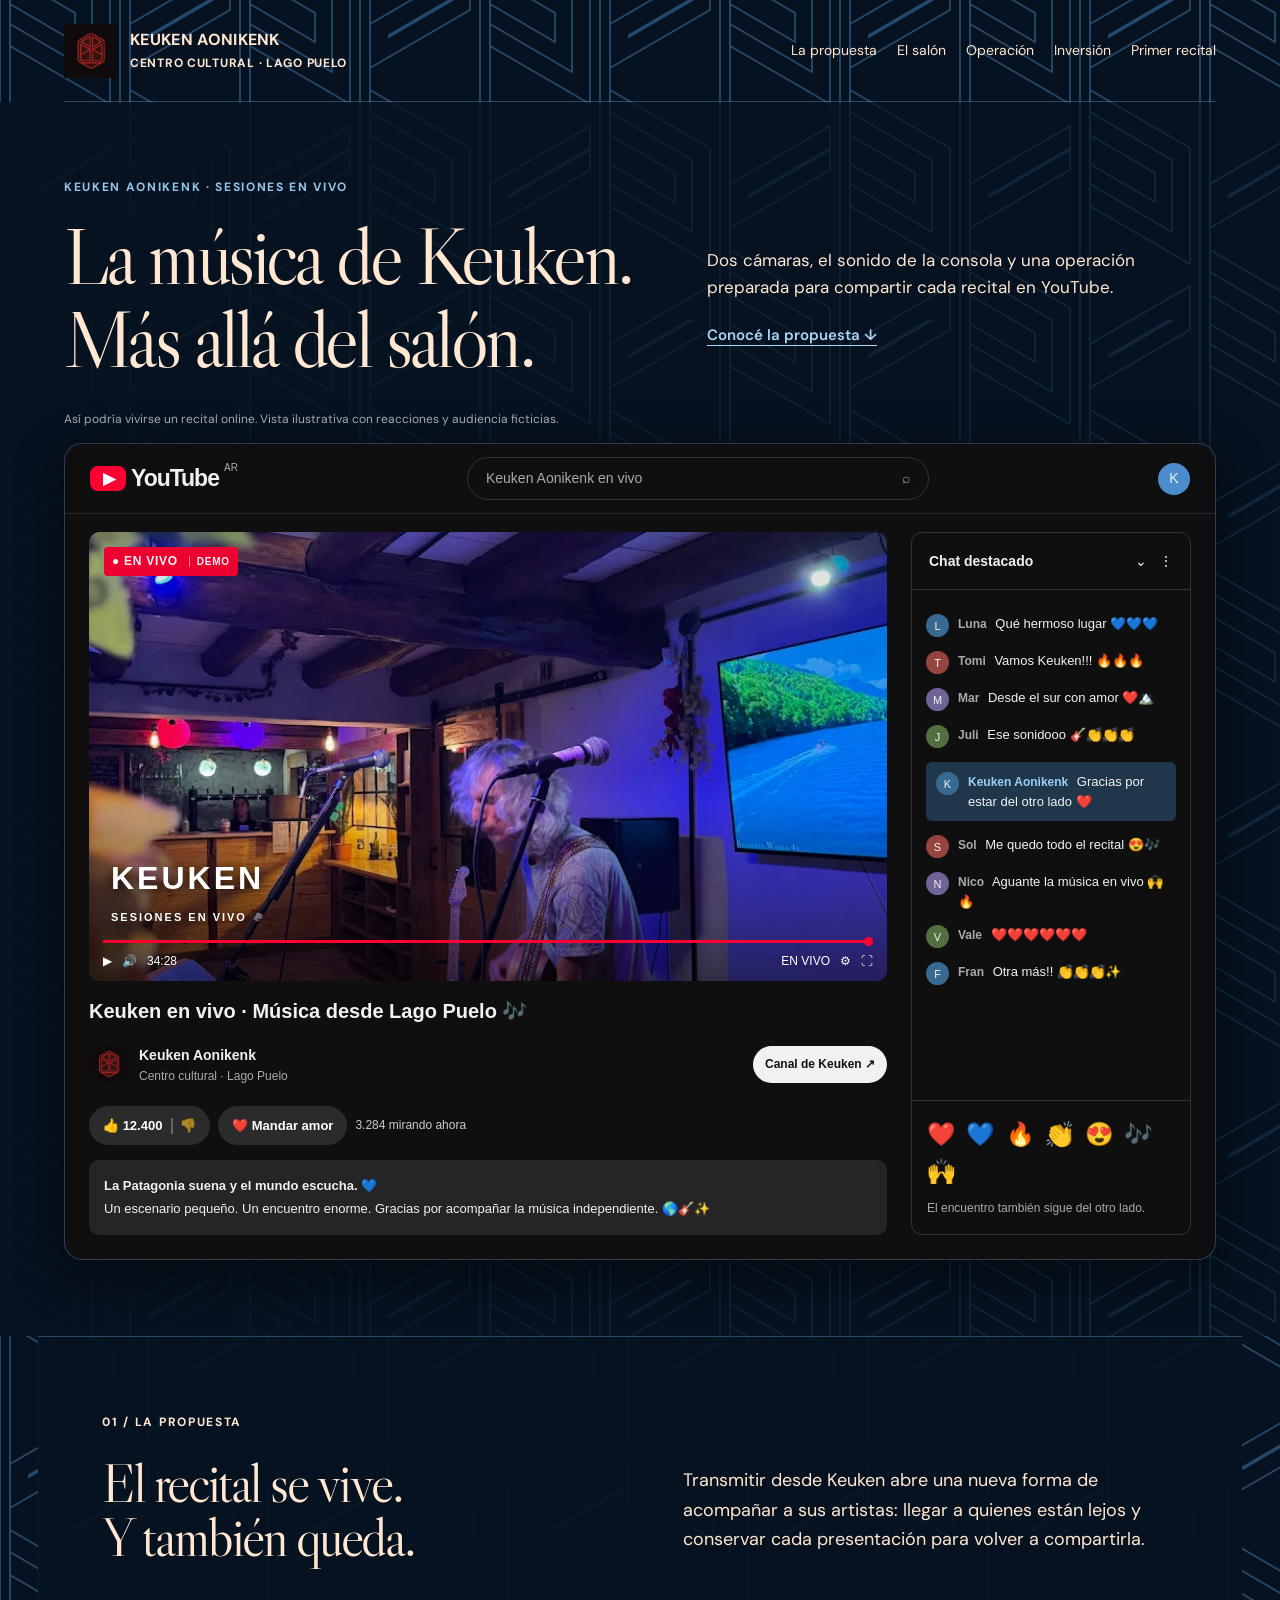
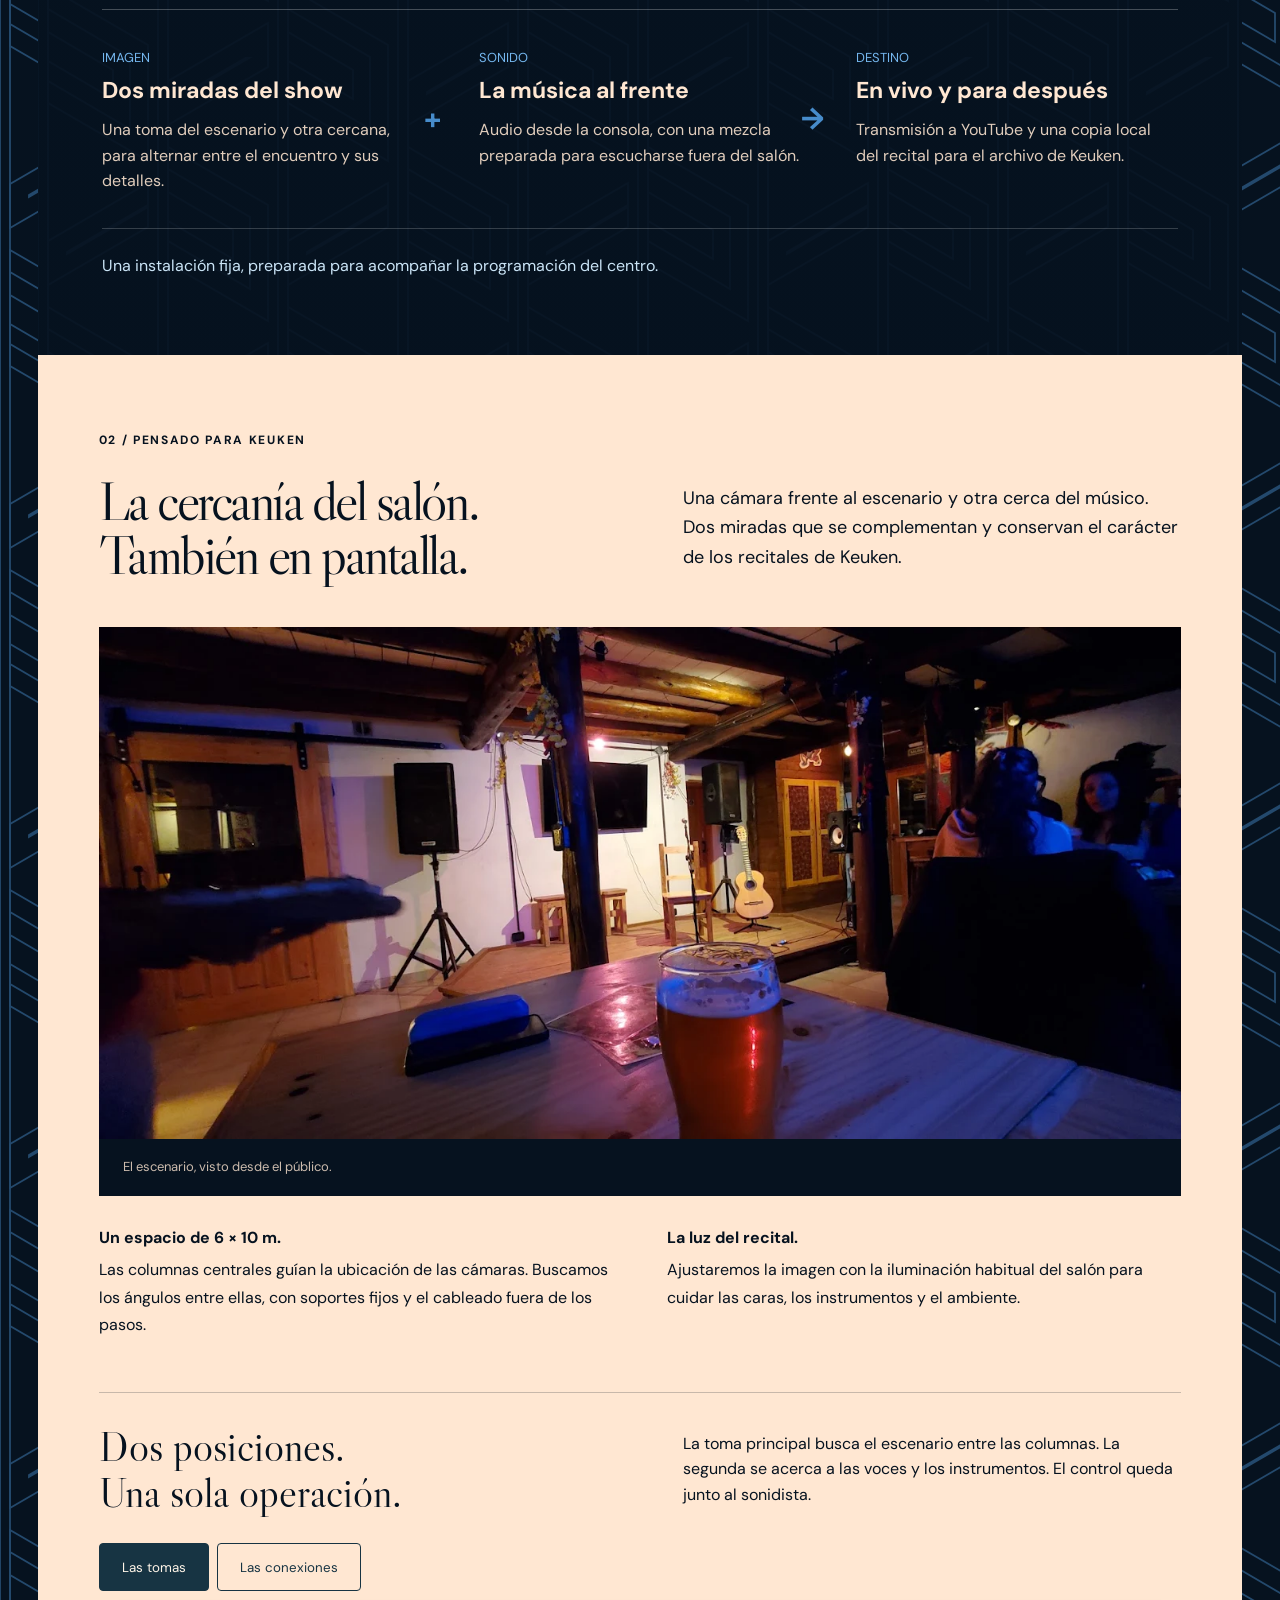
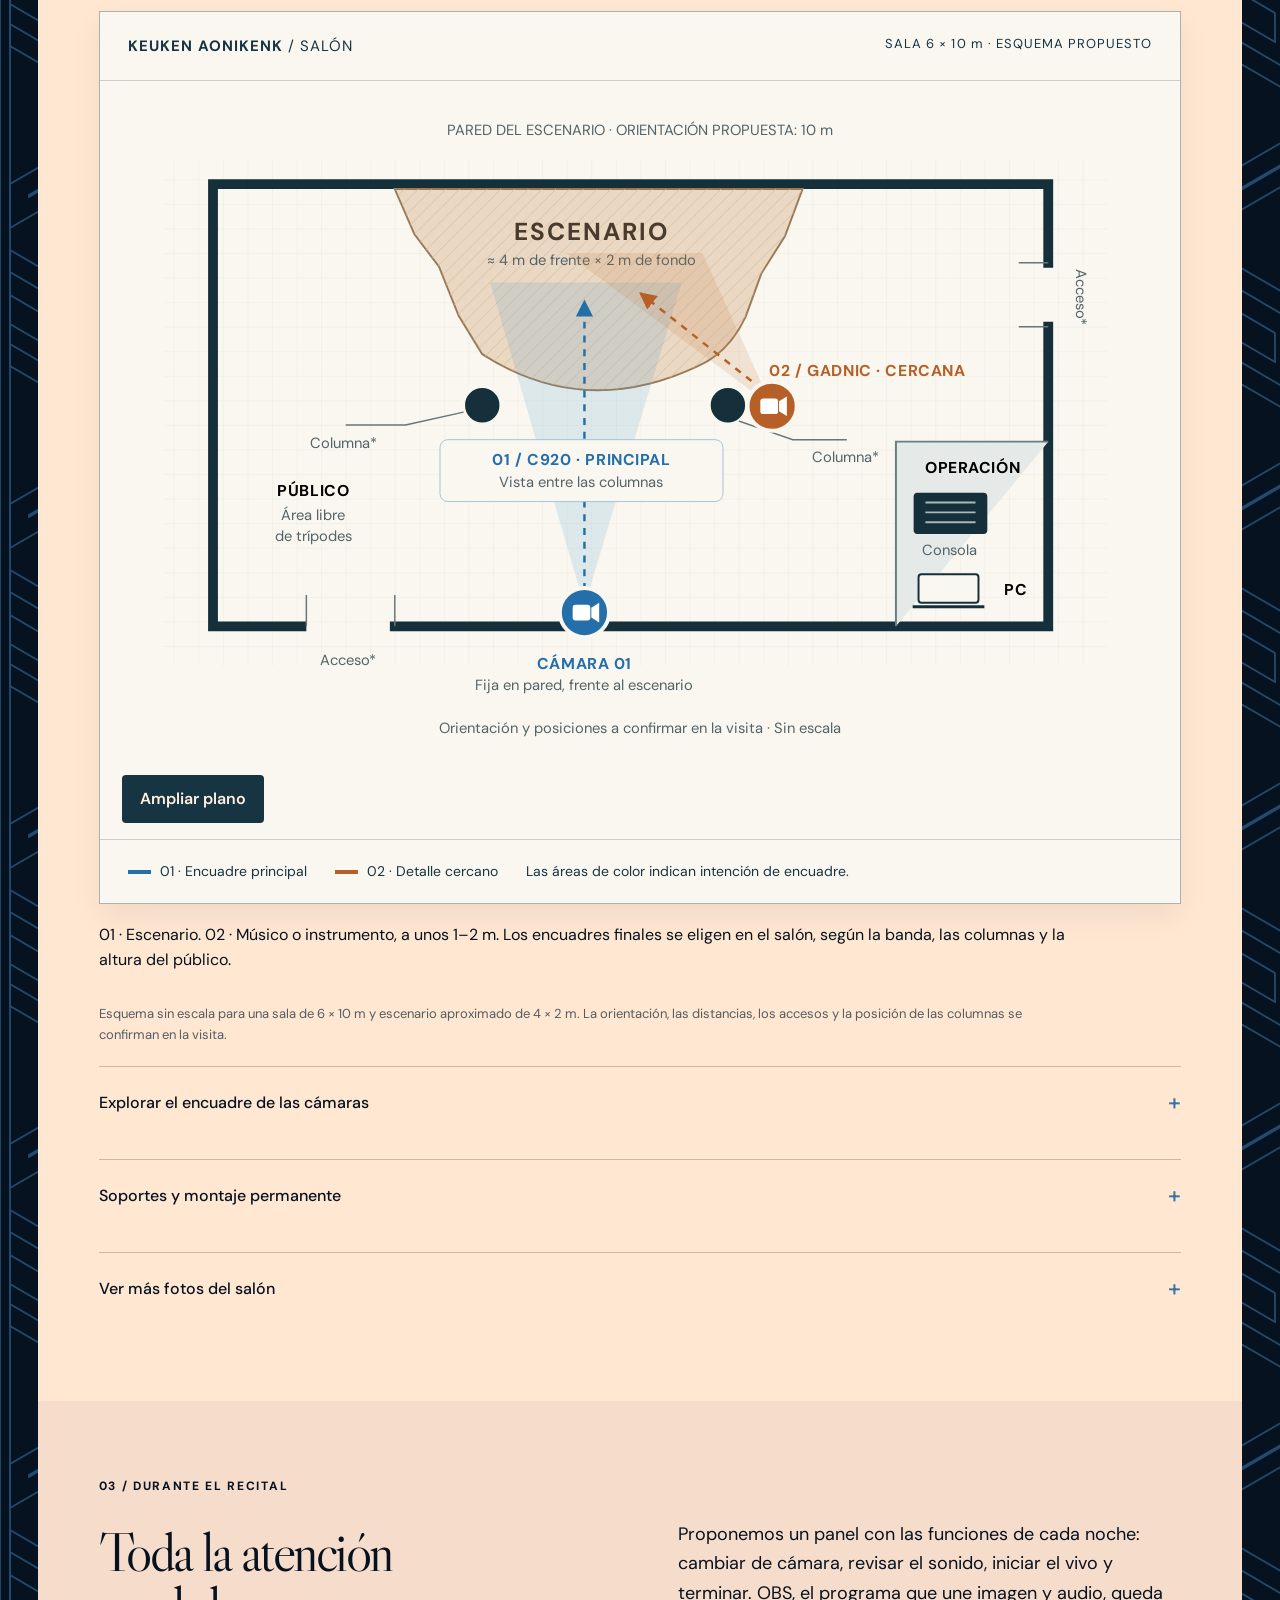
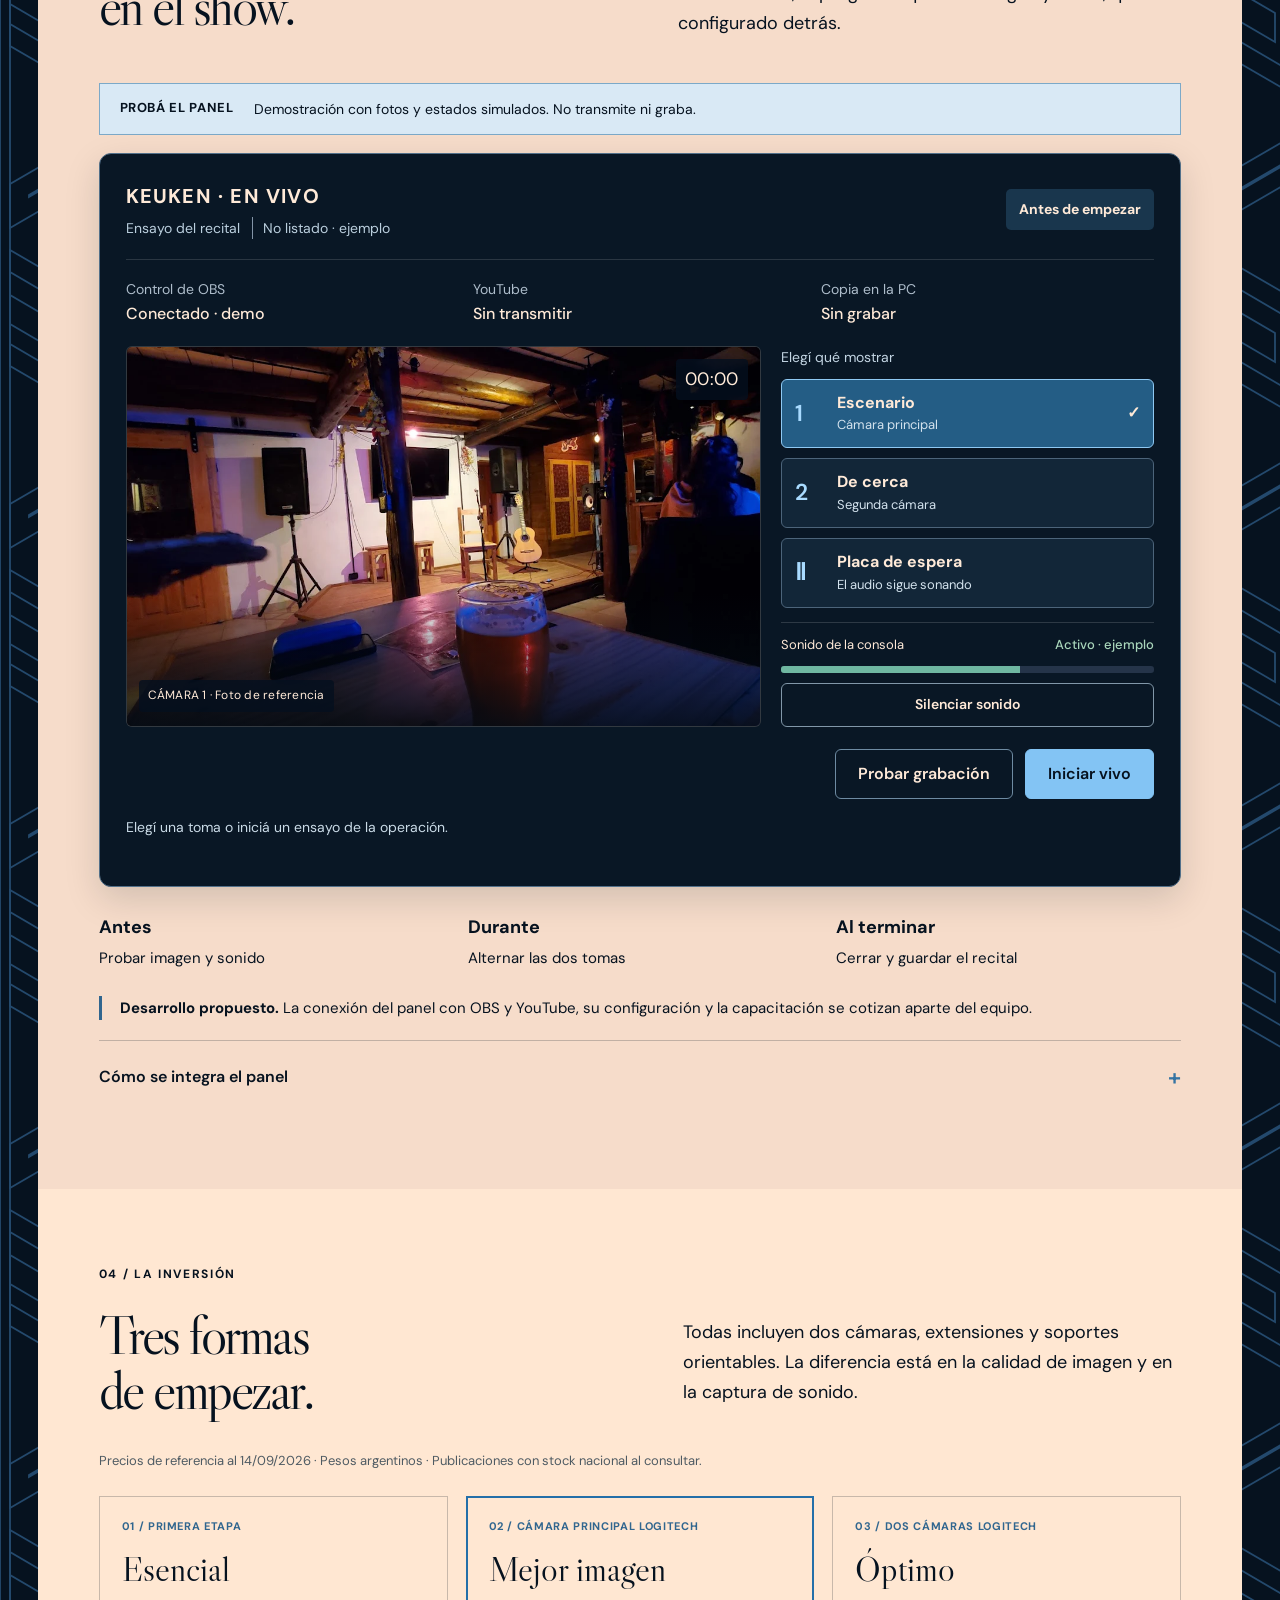
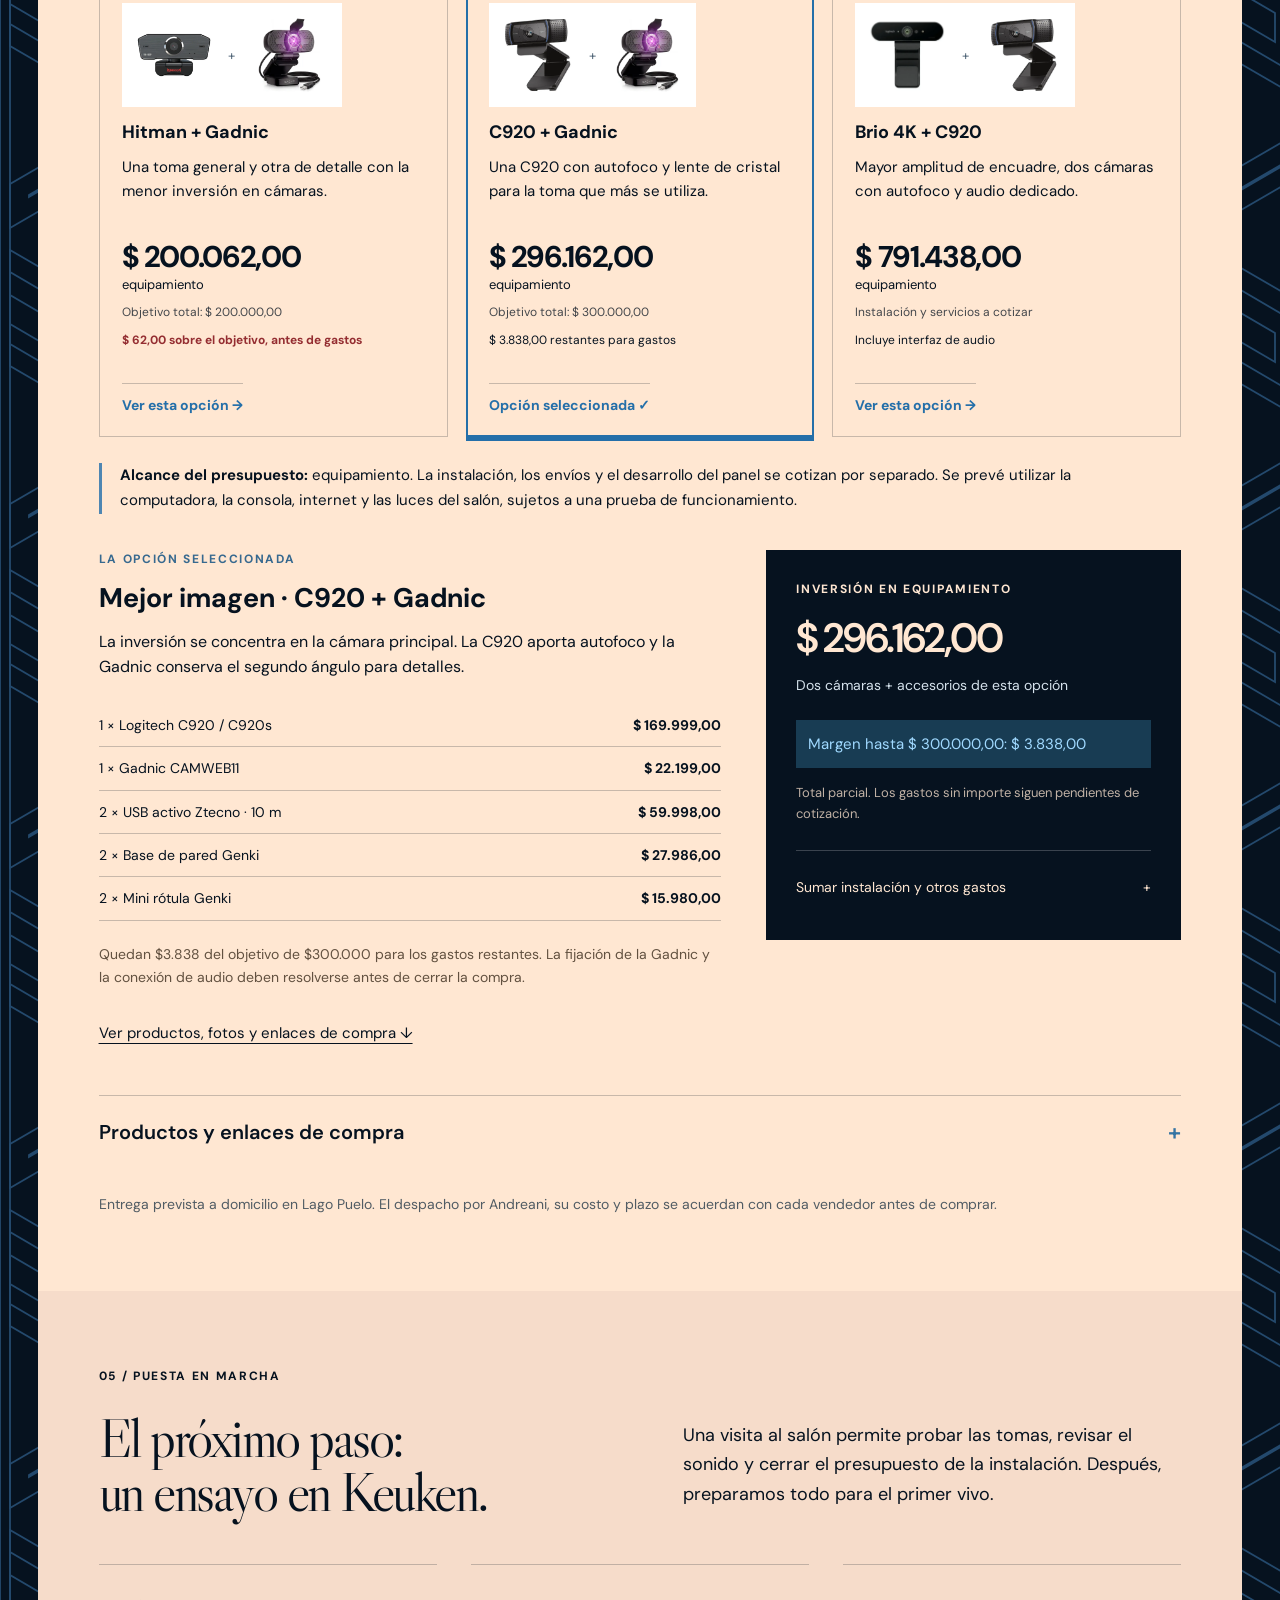
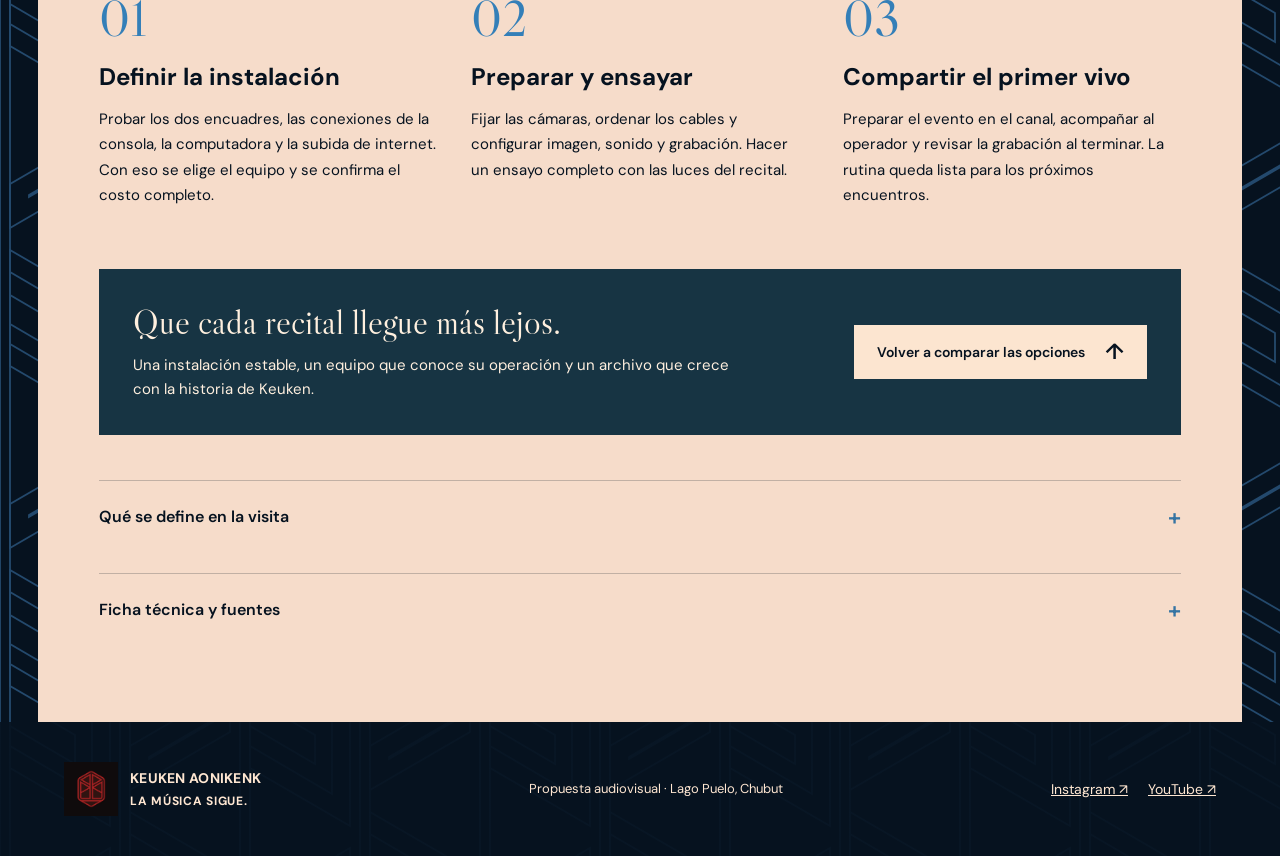
==== commit 38bea4b2: "Rewrite proposal for clients with a clear story and concise investment choices" ====
--- a/index.html
+++ b/index.html
@@ -1,5 +1,13 @@
 <!doctype html>
-<html lang="es"><head><meta charset="UTF-8"><meta name="viewport" content="width=device-width,initial-scale=1"><meta name="description" content="Una propuesta para transmitir, grabar y conservar los recitales de Keuken Aonikenk. Equipo, presupuesto y puesta en marcha."><title>Keuken Aonikenk — Que la música siga sonando</title><link rel="icon" href="assets/logo.jpg"><link rel="stylesheet" href="style.css"><link rel="stylesheet" href="experience.css"><link rel="stylesheet" href="operator.css"><link rel="stylesheet" href="responsive.css"></head>
-<body><header class="header"><a class="brand" href="#inicio"><img src="assets/logo.jpg" alt="Logo de Keuken Aonikenk"><span>KEUKEN AONIKENK<small>CENTRO CULTURAL · LAGO PUELO</small></span></a><nav aria-label="Navegación principal"><a href="#idea">La idea</a><a href="#equipo">Equipo y presupuesto</a><a href="#operacion">Panel del operador</a><a href="#plan">Puesta en marcha</a></nav><a class="header-link" href="https://www.instagram.com/keukenaonikenk/" target="_blank" rel="noopener">Instagram ↗</a></header>
-<main id="inicio"><section class="intro section" id="idea"><p class="eyebrow">01 / LA IDEA</p><div class="section-heading"><h2>Se instala una vez.<br>Se usa cada noche.</h2><p>Una instalación permanente para que el sonidista pueda transmitir y grabar con una rutina breve. Todo preparado de antemano: encuadres, audio, escenas y destino.</p></div><div class="signal"><div><span>01</span><h3>Capturar</h3><p>Dos cámaras fijas desde el inicio<br>+ audio directo de consola</p></div><b aria-hidden="true">→</b><div><span>02</span><h3>Unir en OBS</h3><p>Imagen y sonido en<br>la computadora existente</p></div><b aria-hidden="true">→</b><div><span>03</span><h3>Transmitir y guardar</h3><p>YouTube en vivo<br>+ copia local del recital</p></div></div></section>
-<div id="content"></div></main><footer><a class="brand" href="#inicio"><img src="assets/logo.jpg" alt=""><span>KEUKEN AONIKENK<small>LA MÚSICA QUEDA.</small></span></a><p>Propuesta de instalación audiovisual · Lago Puelo, Chubut</p><a href="https://www.youtube.com/channel/UCTXaSLfvCtCCcbMyMckh44A" target="_blank" rel="noopener">Canal del centro ↗</a></footer><script src="app.js"></script><script src="experience.js"></script><script src="operator.js"></script><script src="mounting.js"></script></body></html>
+<html lang="es">
+<head><meta charset="UTF-8"><meta name="viewport" content="width=device-width,initial-scale=1"><meta name="description" content="Keuken en vivo: una propuesta para compartir sus recitales con dos cámaras, sonido de consola y una operación sencilla. Conocé el plan y la inversión."><title>Keuken en vivo · La música sigue</title><link rel="icon" href="assets/logo.jpg"><link rel="stylesheet" href="style.css"><link rel="stylesheet" href="experience.css"><link rel="stylesheet" href="operator.css"><link rel="stylesheet" href="responsive.css"><link rel="stylesheet" href="editorial.css"></head>
+<body>
+<a class="skip-link" href="#idea">Ir a la propuesta</a>
+<header class="header"><a class="brand" href="#inicio"><img src="assets/logo.jpg" alt="Logo de Keuken Aonikenk"><span>KEUKEN AONIKENK<small>CENTRO CULTURAL · LAGO PUELO</small></span></a><nav aria-label="Navegación principal"><a href="#idea">La propuesta</a><a href="#salon">El salón</a><a href="#operacion">Operación</a><a href="#equipo">Inversión</a><a href="#plan">Primer recital</a></nav></header>
+<main id="inicio">
+<section class="intro section" id="idea"><p class="eyebrow">01 / LA PROPUESTA</p><div class="section-heading"><h2>El recital se vive.<br>Y también queda.</h2><p>Transmitir desde Keuken abre una nueva forma de acompañar a sus artistas: llegar a quienes están lejos y conservar cada presentación para volver a compartirla.</p></div><div class="signal"><div><span>IMAGEN</span><h3>Dos miradas del show</h3><p>Una toma del escenario y otra cercana, para alternar entre el encuentro y sus detalles.</p></div><b aria-hidden="true">+</b><div><span>SONIDO</span><h3>La música al frente</h3><p>Audio desde la consola, con una mezcla preparada para escucharse fuera del salón.</p></div><b aria-hidden="true">→</b><div><span>DESTINO</span><h3>En vivo y para después</h3><p>Transmisión a YouTube y una copia local del recital para el archivo de Keuken.</p></div></div><p class="intro-close">Una instalación fija, preparada para acompañar la programación del centro.</p></section>
+<div id="content"></div>
+</main>
+<footer><a class="brand" href="#inicio"><img src="assets/logo.jpg" alt=""><span>KEUKEN AONIKENK<small>LA MÚSICA SIGUE.</small></span></a><p>Propuesta audiovisual · Lago Puelo, Chubut</p><div class="footer-links"><a href="https://www.instagram.com/keukenaonikenk/" target="_blank" rel="noopener noreferrer">Instagram ↗</a><a href="https://www.youtube.com/channel/UCTXaSLfvCtCCcbMyMckh44A" target="_blank" rel="noopener noreferrer">YouTube ↗</a></div></footer>
+<script src="app.js"></script><script src="experience.js"></script><script src="operator.js"></script><script src="mounting.js"></script>
+</body></html>
--- a/editorial.css
+++ b/editorial.css
@@ -0,0 +1,12 @@
+/* Client proposal: one main reading path, supporting detail on demand. */
+html{scroll-padding-top:0}.section,.floorplan-block,details[id]{scroll-margin-top:20px}
+.skip-link{position:absolute;left:16px;top:-80px;background:var(--paper);color:var(--ink);padding:12px 20px;z-index:20}.skip-link:focus{top:12px}
+.section{padding-block:76px}.section-heading{gap:8%;align-items:center}.section-heading p{font-size:18px;line-height:1.65}.eyebrow{margin-bottom:24px}.header nav{gap:20px}.header nav a{white-space:nowrap;min-height:44px;display:flex;align-items:center}.youtube-section h1{font-size:clamp(52px,6.2vw,91px)}.youtube-section .section-heading{grid-template-columns:1.15fr 1fr;margin-bottom:30px}.youtube-section .landing-link{display:inline-block;margin-top:22px}.yt-disclaimer{opacity:.78;letter-spacing:0}.intro-close{border-top:1px solid #ffffff30;padding-top:24px;margin:34px 0 0;color:#cae4f6}.signal p{opacity:.88}.signal{align-items:start}.signal>b{align-self:center}.signal h3{font-size:23px}
+.venue-story>.room>img{display:block;width:100%;height:auto;max-height:520px;object-fit:cover}.venue-caption{display:grid;grid-template-columns:1fr 1fr;gap:5%;padding:12px 0}.venue-caption p{font-size:16px;line-height:1.7}.venue-caption strong{display:block;margin-bottom:5px}.floorplan-block{margin-top:26px;padding-top:30px}.plan-intro{display:grid;grid-template-columns:1fr 1fr;gap:8%;align-items:center;margin-bottom:28px}.plan-intro h3{font-family:'Libre Caslon Display',Georgia,serif;font-weight:400;font-size:42px;line-height:1.1;margin:0}.plan-intro p{font-size:16px;margin:0}.plan-caption{font-size:13px;color:#535d62;max-width:950px}.plan-reading{font-size:16px;padding:18px 0;border:0;margin:0}.technical{margin-top:20px;padding:12px 0;border-bottom:0}.technical>summary{align-items:center;min-height:48px;font-size:16px}.technical>summary span{font-size:23px;color:#3574a3;flex-shrink:0}.technical[open]{padding-bottom:22px}.technical p{max-width:100%}.optics-note{margin-top:12px}.optics-note h3{margin-top:12px;font-size:27px}.optics-details>summary,.mounting-section>summary,.venue-gallery>summary{font-weight:500}.mounting-section{background:transparent}.mount-intro{max-width:850px!important}.mount-chain{margin:22px 0}.mount-chain img{height:150px}.mount-chain h3{font-size:21px}.mount-compat{margin:24px 0}.mount-compat p,.mount-note{font-size:15px}.mount-compat h3{margin:10px 0}.source-links{display:flex;flex-wrap:wrap;gap:8px 25px;font-size:13px}.source-links a{min-height:44px;display:inline-flex;align-items:center;text-underline-offset:4px}.venue-gallery .real-gallery{margin-top:12px}
+.operator-section{background:#f6dcca}.op-demo-label{margin-top:0}.op-demo-label span{font-size:14px}.op-routine{display:grid;grid-template-columns:repeat(3,1fr);gap:24px;margin:26px 0}.op-routine span{font-size:15px}.op-routine b{display:block;margin-bottom:4px;font-size:18px}.op-scope{font-size:15px;margin:22px 0 0}.op-architecture{margin-top:20px}.op-recovery{color:var(--ink);border-color:var(--line)}.op-recovery button{font:500 14px/1.4 'DM Sans',Arial,sans-serif;min-height:44px;padding:10px 16px;background:#173443;color:#fff0df;border:0;border-radius:4px;cursor:pointer}.op-connection-message{max-width:800px}.equipment{background:var(--paper)}
+.quote-date{font-size:13px;color:#4f5b63;margin:-10px 0 24px}.tier-picker{align-items:stretch}.tier-card{display:flex;flex-direction:column;gap:10px;min-width:0}.tier-card .tier-tag{font-size:11px;letter-spacing:.06em;min-height:20px}.tier-title{font-size:35px!important;line-height:1.15}.tier-photos{margin:4px 0}.tier-pair{font-size:18px!important}.tier-benefit{font-size:15px;line-height:1.6;min-height:72px;font-weight:400}.tier-price{margin-top:auto;font-size:30px!important;white-space:nowrap;letter-spacing:-.045em}.tier-price small{font-size:13px!important;font-weight:400;display:block;letter-spacing:0}.tier-cap,.tier-margin{font-size:12px!important;line-height:1.5}.tier-margin{min-height:36px}.tier-action{margin-top:6px;font-size:14px!important;padding-top:12px}.quote-scope{max-width:1020px;font-size:15px;line-height:1.7;margin:24px 0 36px;padding-left:18px;border-left:3px solid #4e86b2}.budget-layout{grid-template-columns:minmax(0,1.2fr) minmax(280px,.8fr);gap:45px}.choice-details .eyebrow{color:#37698f;margin-bottom:12px}#mode-note h3{font-size:27px;margin:0 0 14px}#mode-note p{font-size:16px;margin:0 0 24px}.selection-lines>div{display:flex;justify-content:space-between;gap:20px;border-bottom:1px solid var(--line);padding:10px 0;font-size:14px}.selection-lines strong{white-space:nowrap;font-variant-numeric:tabular-nums}.selection-condition{font-size:14px;line-height:1.65;color:#625140}.selection-condition p{margin:22px 0}.choice-details>.text-link{display:inline-block;font-size:15px;padding:10px 0}.choice-details .audio-option{font-size:15px}.choice-details .small{font-size:13px}.budget-summary{position:static;padding:30px;top:auto}.budget-summary .big-total{font-size:clamp(29px,3.2vw,45px);white-space:nowrap;margin:12px 0;overflow-wrap:normal}.budget-caption{font-size:14px;line-height:1.5;margin:0 0 24px;color:#d5e2ec}.budget-status{font-size:15px;line-height:1.6}.budget-summary .small{font-size:13px}.cost-planning{margin-top:25px;padding-top:15px;border-top:1px solid #ffffff35}.cost-planning summary{display:flex;justify-content:space-between;gap:12px;cursor:pointer;font-size:14px;min-height:44px;align-items:center;list-style:none}.cost-planning summary::-webkit-details-marker{display:none}.cost-planning[open] summary>span{transform:rotate(45deg)}.cost-entry input[aria-invalid=true]{outline:2px solid #e49c7f}.shopping-list{margin-top:40px}.shopping-list>summary{font-size:20px}.shopping-list>.product-grid{margin-top:25px;grid-template-columns:repeat(3,minmax(0,1fr))}.product-photo{height:200px}.product h3{font-size:21px;line-height:1.3}.product-body{padding:21px}.product-note{font-size:15px;line-height:1.6;margin-bottom:20px}.product-price strong{font-size:26px}.product-bottom{margin-top:16px}.product-spec{margin-top:18px;border-top:1px solid var(--line);padding-top:12px}.product-spec summary{font-size:13px;cursor:pointer;min-height:44px;display:flex;align-items:center;gap:8px}.product-spec summary:after{content:'+';margin-left:auto}.product-spec[open] summary:after{content:'−'}.product-spec p{font-size:13px;line-height:1.6;margin:8px 0}.delivery-note{font-size:14px;color:#515c64;margin:25px 0 0}.launch-section{background:#f6dcca}.steps{grid-template-columns:repeat(3,minmax(0,1fr));gap:34px}.steps h3{font-size:24px}.steps p{line-height:1.7}.closing-invitation{margin:45px 0;padding:34px;background:#173443;color:#fff0df;display:grid;grid-template-columns:1fr auto;gap:12px 35px;align-items:center}.closing-invitation>strong{font:400 35px/1.1 'Libre Caslon Display',Georgia,serif}.closing-invitation p{font-size:15px;max-width:600px;margin:0}.closing-invitation .button{grid-column:2;grid-row:1/3;background:#fce5d0;color:#06121f;gap:20px}.footer-links{display:flex;gap:20px;font-size:14px}body details[hidden],#interface-option[hidden]{display:none}.technical-grid{gap:0 40px}.technical-grid p{font-size:15px;line-height:1.7}
+@media(min-width:1350px){.section{padding-inline:max(5%,calc((100vw - 1320px)/2))}.header{margin-inline:max(5%,calc((100vw - 1320px)/2))}}
+@media(max-width:1050px){.header{flex-wrap:wrap;height:auto;padding:20px 0}.header nav{order:2;justify-content:space-between;gap:12px;width:100%}.budget-layout{gap:28px;grid-template-columns:minmax(0,1fr) minmax(280px,.85fr)}.shopping-list>.product-grid{grid-template-columns:repeat(2,minmax(0,1fr))}.tier-price{font-size:26px!important}.tier-title{font-size:31px!important}.tier-benefit{min-height:96px}.closing-invitation{grid-template-columns:1fr}.closing-invitation .button{grid-column:1;grid-row:auto;justify-self:start;margin-top:8px}}
+@media(max-width:720px){.section{padding-block:50px}.section-heading{gap:22px}.section-heading p{font-size:17px}.youtube-section .section-heading{grid-template-columns:1fr}.youtube-section h1{font-size:clamp(46px,9vw,63px);margin:0}.header nav{display:flex;overflow-x:auto;flex-wrap:nowrap;gap:7px;padding-bottom:5px;justify-content:flex-start}.header nav a{border:1px solid #7398b455;border-radius:4px;padding:8px 12px;font-size:13px;flex-shrink:0}.header{gap:16px}.yt-chat{display:none}.yt-channel>a{font-size:12px}.yt-actions{margin-bottom:0}.yt-description{display:none}.yt-title{font-size:16px}.yt-views{margin:0}.yt-disclaimer{font-size:12px;line-height:1.6}.venue-caption{grid-template-columns:1fr;gap:0}.venue-caption p{margin:15px 0 0}.plan-intro{grid-template-columns:1fr;gap:16px}.plan-intro h3{font-size:34px}.plan-intro p{font-size:16px}.floorplan-block{margin-top:24px}.plan-reading{font-size:15px}.plan-caption{font-size:12px}.op-routine{gap:15px}.op-routine span{font-size:13px}.op-routine b{font-size:16px}.quote-date{line-height:1.7}.tier-picker{grid-template-columns:1fr}.tier-card{display:grid;grid-template-columns:minmax(0,1fr) minmax(105px,.8fr);gap:6px 16px;padding:22px!important}.tier-tag,.tier-benefit,.tier-cap,.tier-margin,.tier-action{grid-column:1/-1}.tier-title{grid-column:1;grid-row:2;font-size:31px!important}.tier-photos{grid-column:2;grid-row:2/4;margin:0}.tier-photos img{height:58px!important;max-width:45%}.tier-pair{grid-column:1;grid-row:3;font-size:15px!important}.tier-benefit{min-height:0;margin:9px 0}.tier-price{grid-column:1/-1;font-size:31px!important}.tier-price small{display:inline;margin-left:8px}.tier-margin{min-height:0}.tier-action{min-height:38px!important}.quote-scope{font-size:14px;margin-bottom:28px}.budget-layout{display:flex;flex-direction:column;gap:26px}.budget-summary{order:0;margin:0;width:100%}.choice-details{width:100%}.budget-summary .big-total{font-size:36px}.selection-lines>div{font-size:13px;gap:10px}.selection-lines>div>span{min-width:0}.shopping-list>.product-grid{grid-template-columns:repeat(2,minmax(0,1fr));gap:14px}.product-body{padding:16px}.product-photo{height:170px;padding:16px}.product h3{font-size:19px}.product-price strong{font-size:23px}.product-note{font-size:14px}.product-spec summary{font-size:12px}.steps{grid-template-columns:1fr;gap:20px}.steps article{display:grid;grid-template-columns:42px 1fr;gap:0 18px}.steps article>span{grid-row:1/3;font-size:39px}.steps h3{margin:2px 0 10px;font-size:22px}.steps p{grid-column:2;margin:0;font-size:15px}.closing-invitation{padding:26px}.closing-invitation>strong{font-size:31px}.closing-invitation .button{font-size:13px;width:100%;padding:15px}.technical-grid{grid-template-columns:1fr}.footer-links{flex-wrap:wrap}}
+@media(max-width:420px){.section{padding-inline:20px}.section-heading h2{font-size:43px}.op-routine{grid-template-columns:1fr}.op-routine b{display:inline;margin-right:10px}.shopping-list>.product-grid{grid-template-columns:1fr}.tier-card{padding:18px!important}.tier-title{font-size:28px!important}.tier-price{font-size:29px!important}.tier-price small{font-size:12px!important}.budget-summary{padding:24px 20px}.budget-summary .big-total{font-size:32px}.product-photo{height:210px}.product h3{font-size:22px}.selection-lines strong{font-size:12px}.closing-invitation{padding:24px 20px}.closing-invitation .button{gap:10px}}
+@media(max-width:720px){.tier-card{grid-template-columns:minmax(0,1fr)}.tier-title,.tier-pair,.tier-photos,.tier-benefit,.tier-price{grid-column:1;grid-row:auto}.tier-photos{margin:8px 0;width:100%}.tier-photos img{height:90px!important}.tier-benefit{margin:5px 0}.tier-price{white-space:normal}.tier-price small{display:block;margin-left:0}}
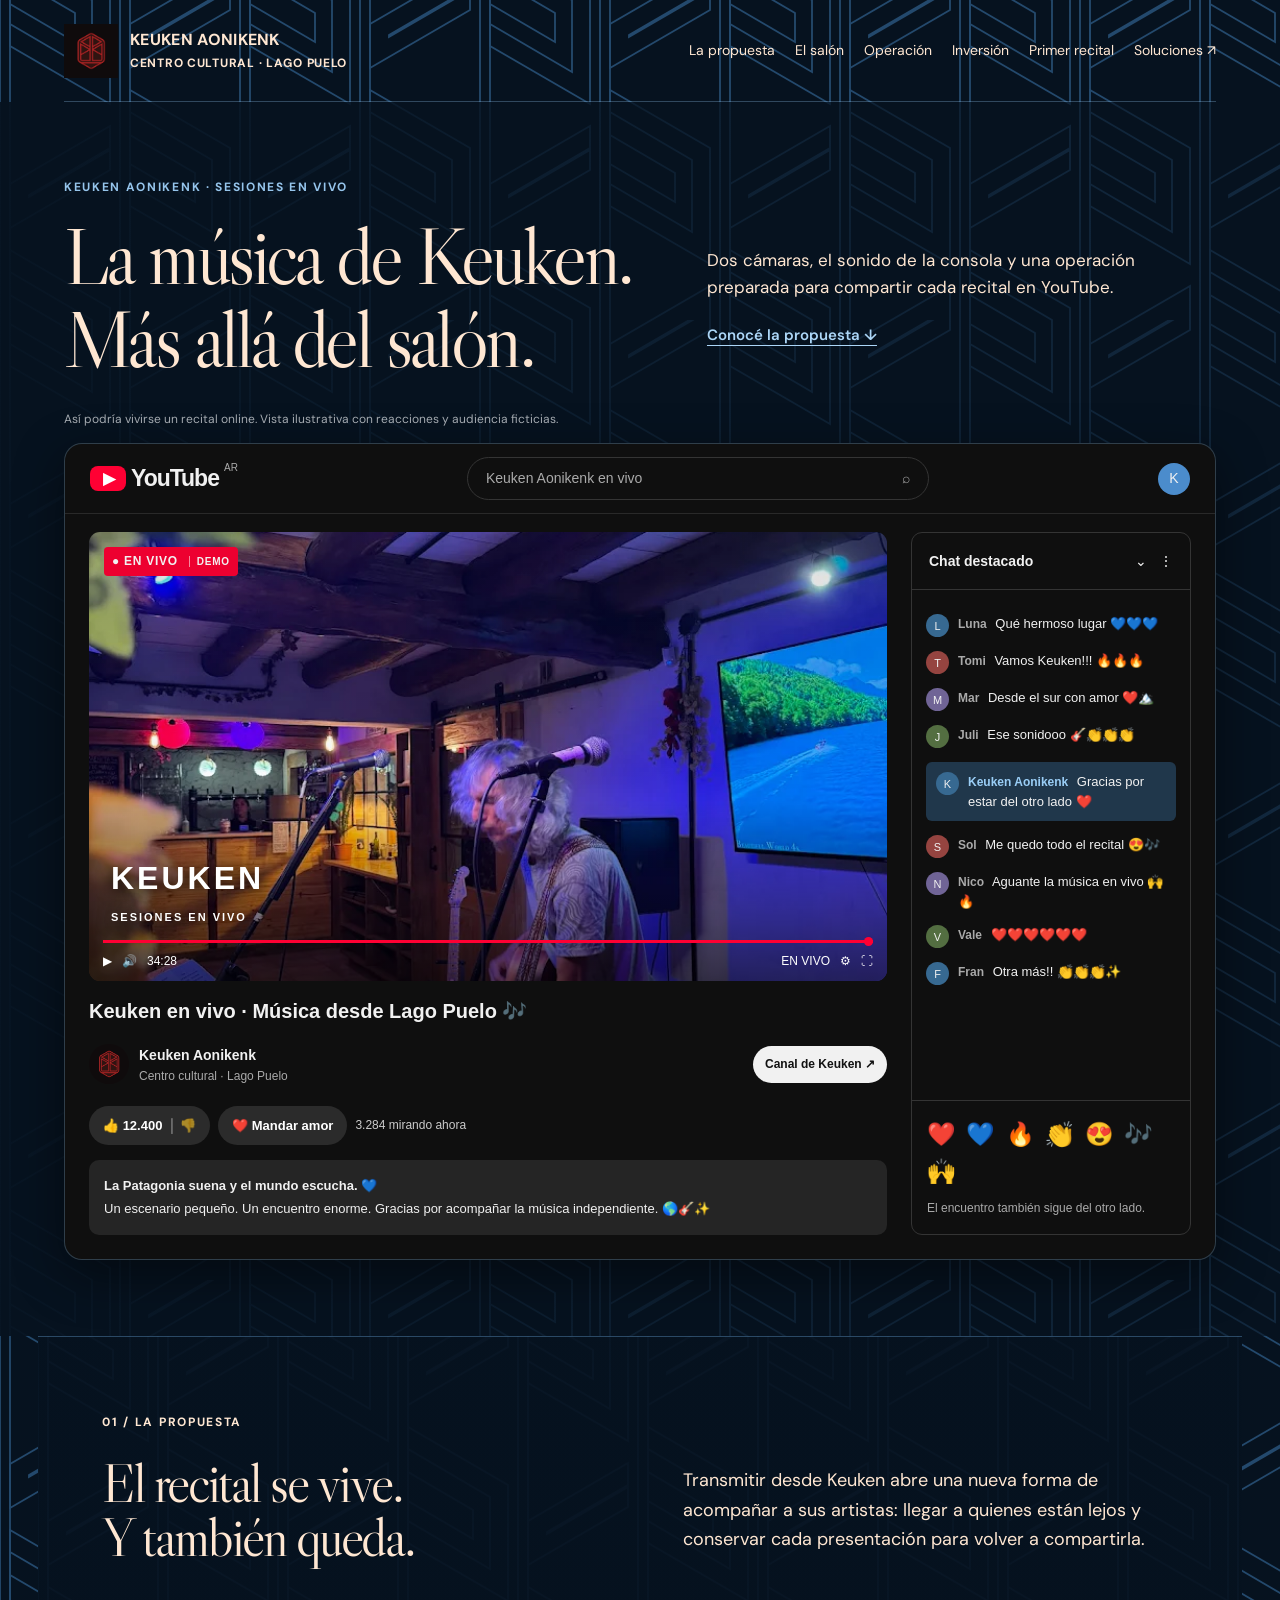
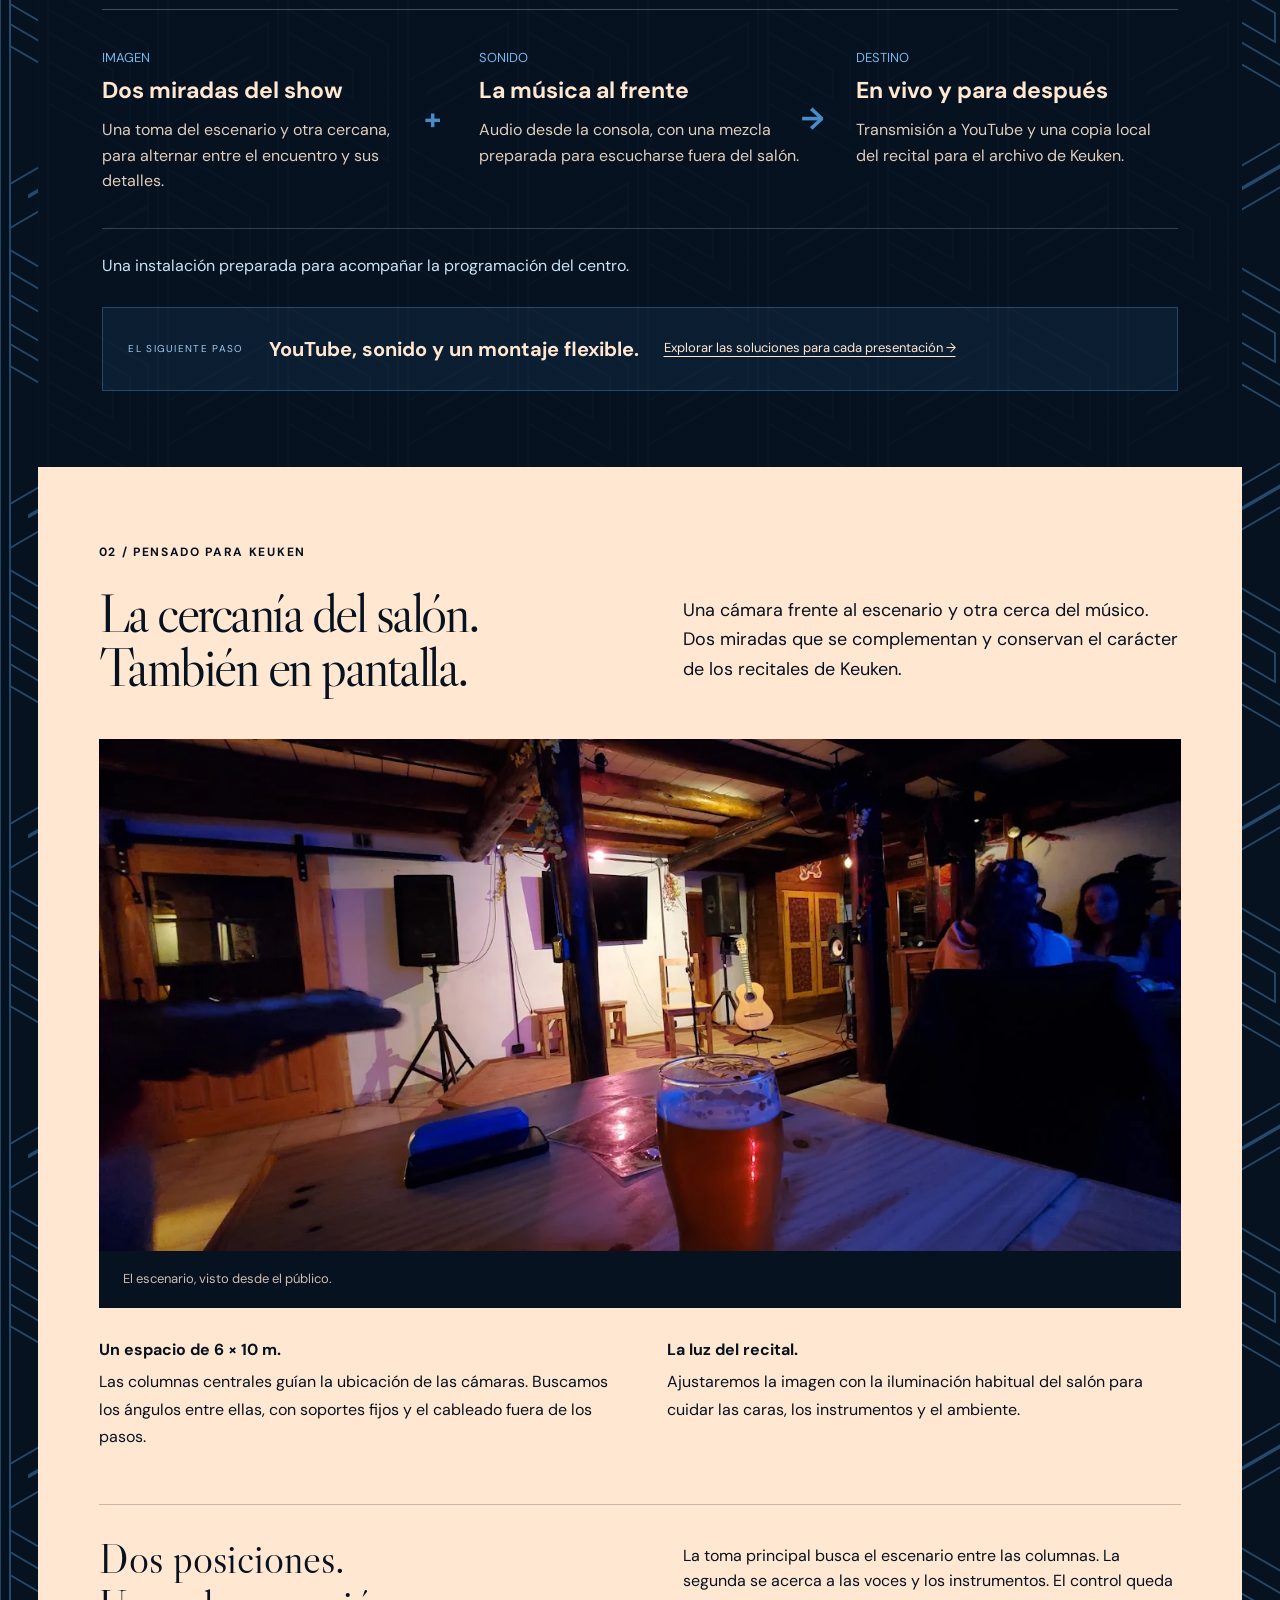
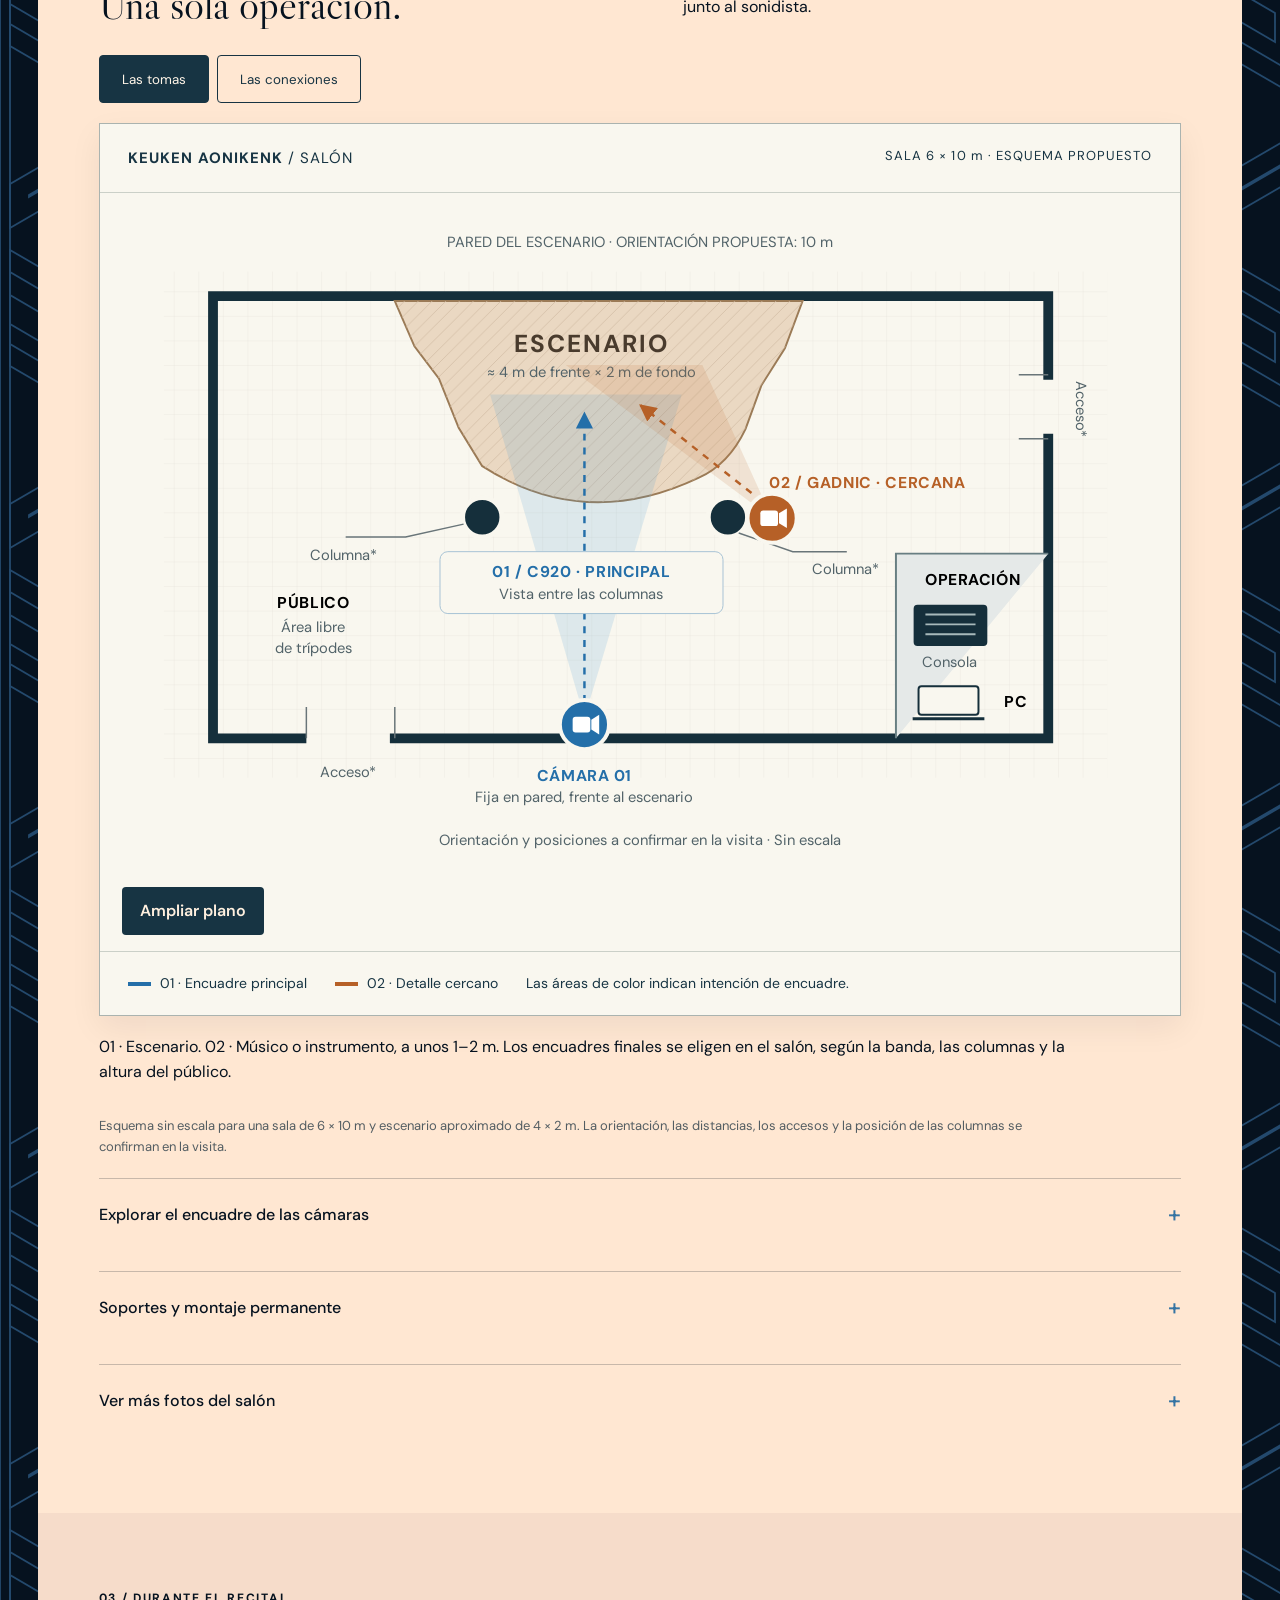
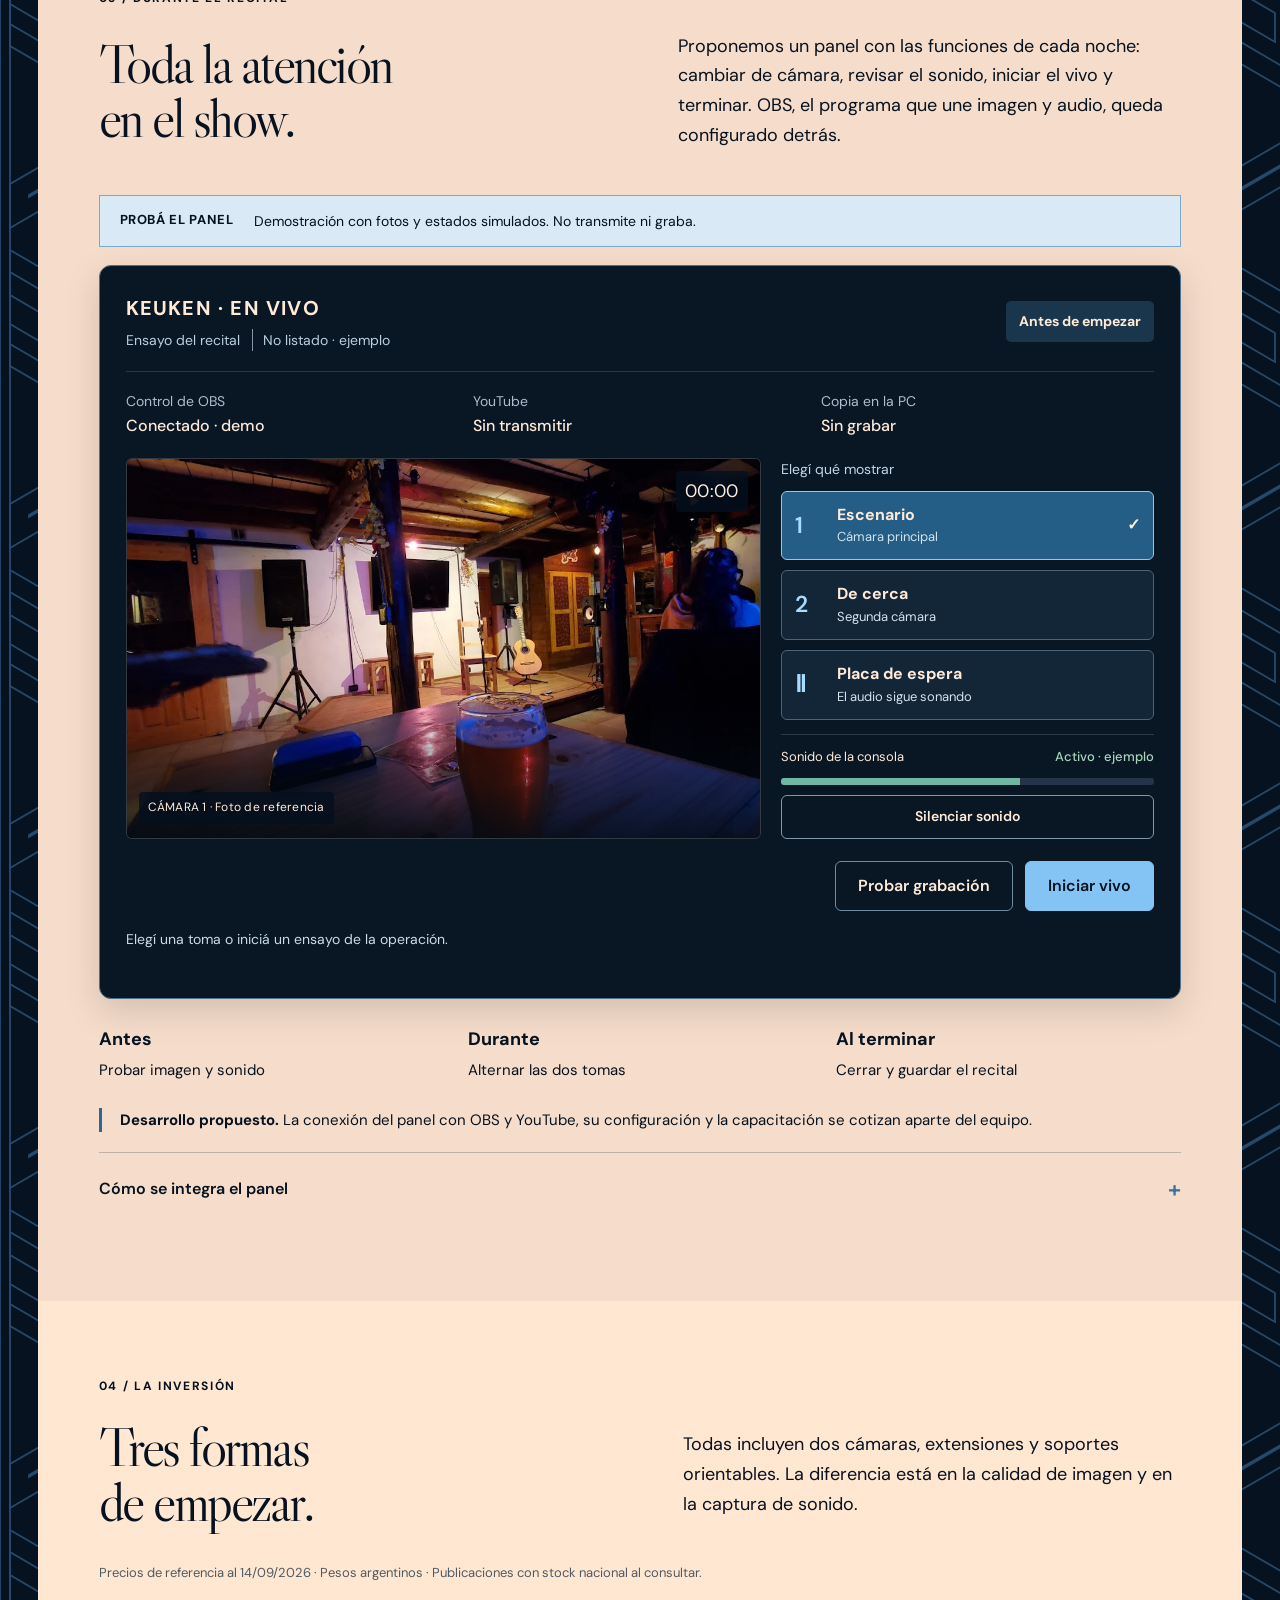
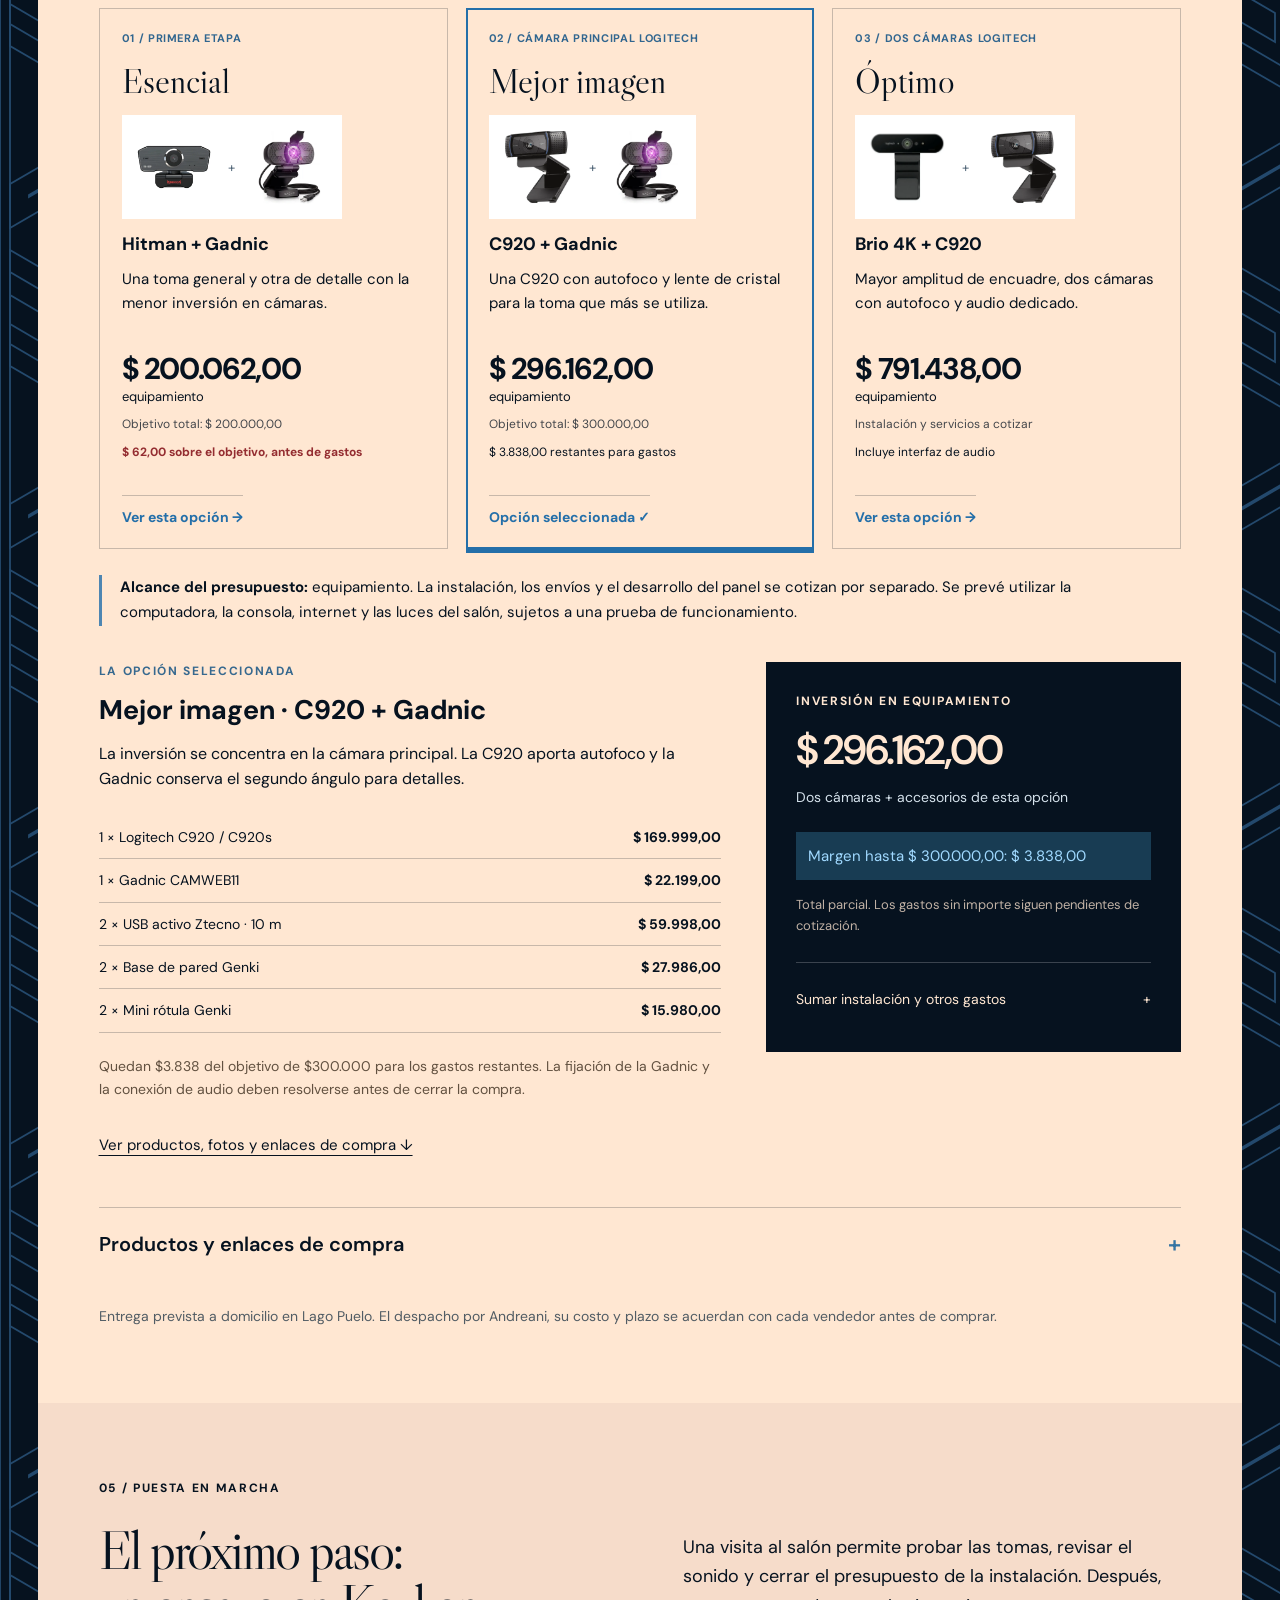
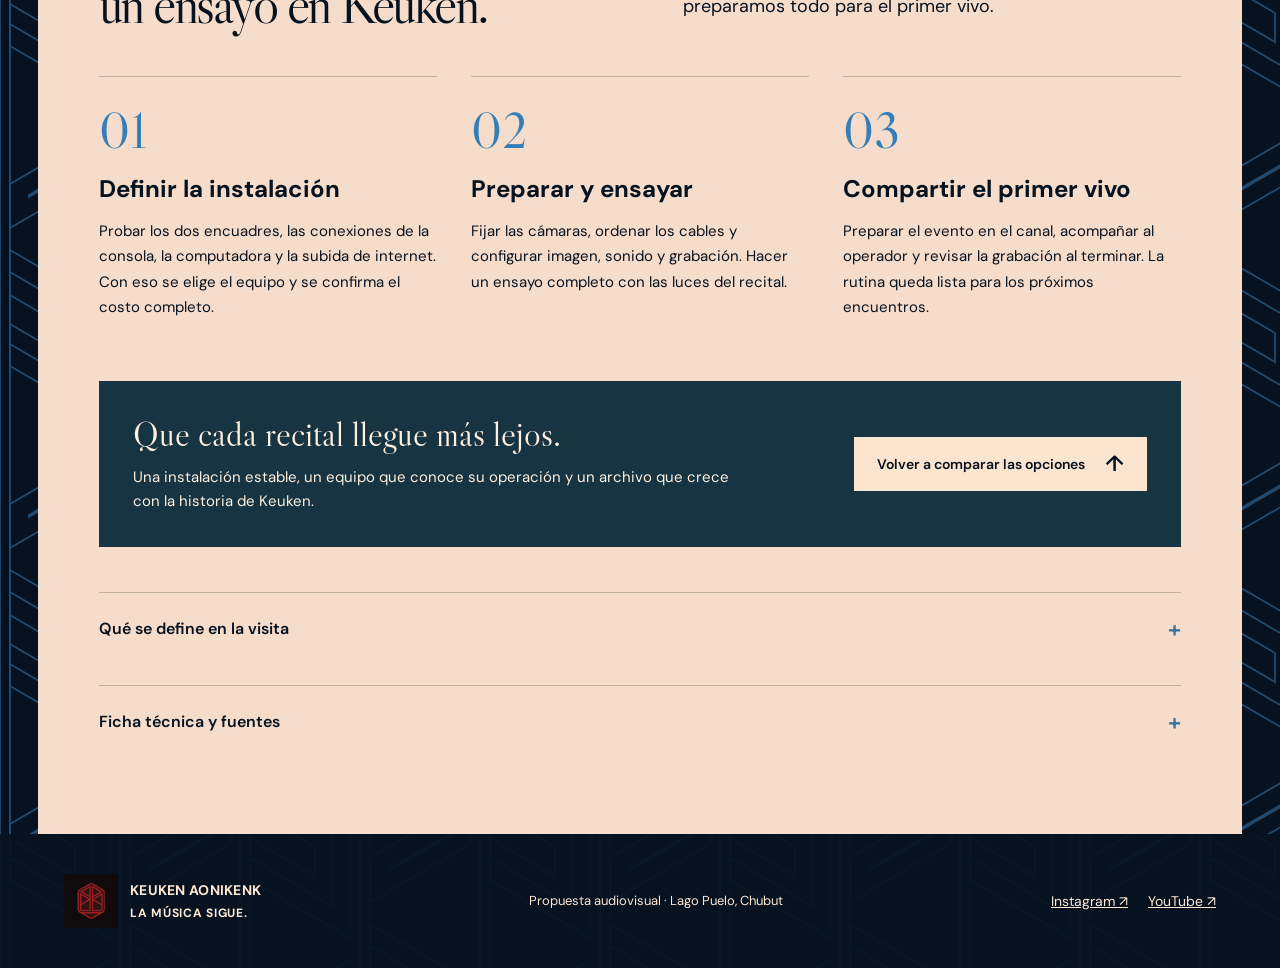
==== commit 09469217: "Add client solutions page with YouTube strategy and modular budgets" ====
--- a/index.html
+++ b/index.html
@@ -1,11 +1,11 @@
 <!doctype html>
 <html lang="es">
-<head><meta charset="UTF-8"><meta name="viewport" content="width=device-width,initial-scale=1"><meta name="description" content="Keuken en vivo: una propuesta para compartir sus recitales con dos cámaras, sonido de consola y una operación sencilla. Conocé el plan y la inversión."><title>Keuken en vivo · La música sigue</title><link rel="icon" href="assets/logo.jpg"><link rel="stylesheet" href="style.css"><link rel="stylesheet" href="experience.css"><link rel="stylesheet" href="operator.css"><link rel="stylesheet" href="responsive.css"><link rel="stylesheet" href="editorial.css"></head>
+<head><meta charset="UTF-8"><meta name="viewport" content="width=device-width,initial-scale=1"><meta name="description" content="Keuken en vivo: una propuesta para compartir sus recitales con dos cámaras, sonido de consola y una operación sencilla. Conocé el plan y la inversión."><title>Keuken en vivo · La música sigue</title><link rel="icon" href="assets/logo.jpg"><link rel="stylesheet" href="style.css"><link rel="stylesheet" href="experience.css"><link rel="stylesheet" href="operator.css"><link rel="stylesheet" href="responsive.css"><link rel="stylesheet" href="editorial.css?v=soluciones-20260915"></head>
 <body>
 <a class="skip-link" href="#idea">Ir a la propuesta</a>
-<header class="header"><a class="brand" href="#inicio"><img src="assets/logo.jpg" alt="Logo de Keuken Aonikenk"><span>KEUKEN AONIKENK<small>CENTRO CULTURAL · LAGO PUELO</small></span></a><nav aria-label="Navegación principal"><a href="#idea">La propuesta</a><a href="#salon">El salón</a><a href="#operacion">Operación</a><a href="#equipo">Inversión</a><a href="#plan">Primer recital</a></nav></header>
+<header class="header"><a class="brand" href="#inicio"><img src="assets/logo.jpg" alt="Logo de Keuken Aonikenk"><span>KEUKEN AONIKENK<small>CENTRO CULTURAL · LAGO PUELO</small></span></a><nav aria-label="Navegación principal"><a href="#idea">La propuesta</a><a href="#salon">El salón</a><a href="#operacion">Operación</a><a href="#equipo">Inversión</a><a href="#plan">Primer recital</a><a href="soluciones/">Soluciones ↗</a></nav></header>
 <main id="inicio">
-<section class="intro section" id="idea"><p class="eyebrow">01 / LA PROPUESTA</p><div class="section-heading"><h2>El recital se vive.<br>Y también queda.</h2><p>Transmitir desde Keuken abre una nueva forma de acompañar a sus artistas: llegar a quienes están lejos y conservar cada presentación para volver a compartirla.</p></div><div class="signal"><div><span>IMAGEN</span><h3>Dos miradas del show</h3><p>Una toma del escenario y otra cercana, para alternar entre el encuentro y sus detalles.</p></div><b aria-hidden="true">+</b><div><span>SONIDO</span><h3>La música al frente</h3><p>Audio desde la consola, con una mezcla preparada para escucharse fuera del salón.</p></div><b aria-hidden="true">→</b><div><span>DESTINO</span><h3>En vivo y para después</h3><p>Transmisión a YouTube y una copia local del recital para el archivo de Keuken.</p></div></div><p class="intro-close">Una instalación fija, preparada para acompañar la programación del centro.</p></section>
+<section class="intro section" id="idea"><p class="eyebrow">01 / LA PROPUESTA</p><div class="section-heading"><h2>El recital se vive.<br>Y también queda.</h2><p>Transmitir desde Keuken abre una nueva forma de acompañar a sus artistas: llegar a quienes están lejos y conservar cada presentación para volver a compartirla.</p></div><div class="signal"><div><span>IMAGEN</span><h3>Dos miradas del show</h3><p>Una toma del escenario y otra cercana, para alternar entre el encuentro y sus detalles.</p></div><b aria-hidden="true">+</b><div><span>SONIDO</span><h3>La música al frente</h3><p>Audio desde la consola, con una mezcla preparada para escucharse fuera del salón.</p></div><b aria-hidden="true">→</b><div><span>DESTINO</span><h3>En vivo y para después</h3><p>Transmisión a YouTube y una copia local del recital para el archivo de Keuken.</p></div></div><p class="intro-close">Una instalación preparada para acompañar la programación del centro.</p><a class="solutions-invite" href="soluciones/"><span>EL SIGUIENTE PASO</span><strong>YouTube, sonido y un montaje flexible.</strong><span>Explorar las soluciones para cada presentación →</span></a></section>
 <div id="content"></div>
 </main>
 <footer><a class="brand" href="#inicio"><img src="assets/logo.jpg" alt=""><span>KEUKEN AONIKENK<small>LA MÚSICA SIGUE.</small></span></a><p>Propuesta audiovisual · Lago Puelo, Chubut</p><div class="footer-links"><a href="https://www.instagram.com/keukenaonikenk/" target="_blank" rel="noopener noreferrer">Instagram ↗</a><a href="https://www.youtube.com/channel/UCTXaSLfvCtCCcbMyMckh44A" target="_blank" rel="noopener noreferrer">YouTube ↗</a></div></footer>
--- a/editorial.css
+++ b/editorial.css
@@ -5,8 +5,10 @@
 .venue-story>.room>img{display:block;width:100%;height:auto;max-height:520px;object-fit:cover}.venue-caption{display:grid;grid-template-columns:1fr 1fr;gap:5%;padding:12px 0}.venue-caption p{font-size:16px;line-height:1.7}.venue-caption strong{display:block;margin-bottom:5px}.floorplan-block{margin-top:26px;padding-top:30px}.plan-intro{display:grid;grid-template-columns:1fr 1fr;gap:8%;align-items:center;margin-bottom:28px}.plan-intro h3{font-family:'Libre Caslon Display',Georgia,serif;font-weight:400;font-size:42px;line-height:1.1;margin:0}.plan-intro p{font-size:16px;margin:0}.plan-caption{font-size:13px;color:#535d62;max-width:950px}.plan-reading{font-size:16px;padding:18px 0;border:0;margin:0}.technical{margin-top:20px;padding:12px 0;border-bottom:0}.technical>summary{align-items:center;min-height:48px;font-size:16px}.technical>summary span{font-size:23px;color:#3574a3;flex-shrink:0}.technical[open]{padding-bottom:22px}.technical p{max-width:100%}.optics-note{margin-top:12px}.optics-note h3{margin-top:12px;font-size:27px}.optics-details>summary,.mounting-section>summary,.venue-gallery>summary{font-weight:500}.mounting-section{background:transparent}.mount-intro{max-width:850px!important}.mount-chain{margin:22px 0}.mount-chain img{height:150px}.mount-chain h3{font-size:21px}.mount-compat{margin:24px 0}.mount-compat p,.mount-note{font-size:15px}.mount-compat h3{margin:10px 0}.source-links{display:flex;flex-wrap:wrap;gap:8px 25px;font-size:13px}.source-links a{min-height:44px;display:inline-flex;align-items:center;text-underline-offset:4px}.venue-gallery .real-gallery{margin-top:12px}
 .operator-section{background:#f6dcca}.op-demo-label{margin-top:0}.op-demo-label span{font-size:14px}.op-routine{display:grid;grid-template-columns:repeat(3,1fr);gap:24px;margin:26px 0}.op-routine span{font-size:15px}.op-routine b{display:block;margin-bottom:4px;font-size:18px}.op-scope{font-size:15px;margin:22px 0 0}.op-architecture{margin-top:20px}.op-recovery{color:var(--ink);border-color:var(--line)}.op-recovery button{font:500 14px/1.4 'DM Sans',Arial,sans-serif;min-height:44px;padding:10px 16px;background:#173443;color:#fff0df;border:0;border-radius:4px;cursor:pointer}.op-connection-message{max-width:800px}.equipment{background:var(--paper)}
 .quote-date{font-size:13px;color:#4f5b63;margin:-10px 0 24px}.tier-picker{align-items:stretch}.tier-card{display:flex;flex-direction:column;gap:10px;min-width:0}.tier-card .tier-tag{font-size:11px;letter-spacing:.06em;min-height:20px}.tier-title{font-size:35px!important;line-height:1.15}.tier-photos{margin:4px 0}.tier-pair{font-size:18px!important}.tier-benefit{font-size:15px;line-height:1.6;min-height:72px;font-weight:400}.tier-price{margin-top:auto;font-size:30px!important;white-space:nowrap;letter-spacing:-.045em}.tier-price small{font-size:13px!important;font-weight:400;display:block;letter-spacing:0}.tier-cap,.tier-margin{font-size:12px!important;line-height:1.5}.tier-margin{min-height:36px}.tier-action{margin-top:6px;font-size:14px!important;padding-top:12px}.quote-scope{max-width:1020px;font-size:15px;line-height:1.7;margin:24px 0 36px;padding-left:18px;border-left:3px solid #4e86b2}.budget-layout{grid-template-columns:minmax(0,1.2fr) minmax(280px,.8fr);gap:45px}.choice-details .eyebrow{color:#37698f;margin-bottom:12px}#mode-note h3{font-size:27px;margin:0 0 14px}#mode-note p{font-size:16px;margin:0 0 24px}.selection-lines>div{display:flex;justify-content:space-between;gap:20px;border-bottom:1px solid var(--line);padding:10px 0;font-size:14px}.selection-lines strong{white-space:nowrap;font-variant-numeric:tabular-nums}.selection-condition{font-size:14px;line-height:1.65;color:#625140}.selection-condition p{margin:22px 0}.choice-details>.text-link{display:inline-block;font-size:15px;padding:10px 0}.choice-details .audio-option{font-size:15px}.choice-details .small{font-size:13px}.budget-summary{position:static;padding:30px;top:auto}.budget-summary .big-total{font-size:clamp(29px,3.2vw,45px);white-space:nowrap;margin:12px 0;overflow-wrap:normal}.budget-caption{font-size:14px;line-height:1.5;margin:0 0 24px;color:#d5e2ec}.budget-status{font-size:15px;line-height:1.6}.budget-summary .small{font-size:13px}.cost-planning{margin-top:25px;padding-top:15px;border-top:1px solid #ffffff35}.cost-planning summary{display:flex;justify-content:space-between;gap:12px;cursor:pointer;font-size:14px;min-height:44px;align-items:center;list-style:none}.cost-planning summary::-webkit-details-marker{display:none}.cost-planning[open] summary>span{transform:rotate(45deg)}.cost-entry input[aria-invalid=true]{outline:2px solid #e49c7f}.shopping-list{margin-top:40px}.shopping-list>summary{font-size:20px}.shopping-list>.product-grid{margin-top:25px;grid-template-columns:repeat(3,minmax(0,1fr))}.product-photo{height:200px}.product h3{font-size:21px;line-height:1.3}.product-body{padding:21px}.product-note{font-size:15px;line-height:1.6;margin-bottom:20px}.product-price strong{font-size:26px}.product-bottom{margin-top:16px}.product-spec{margin-top:18px;border-top:1px solid var(--line);padding-top:12px}.product-spec summary{font-size:13px;cursor:pointer;min-height:44px;display:flex;align-items:center;gap:8px}.product-spec summary:after{content:'+';margin-left:auto}.product-spec[open] summary:after{content:'−'}.product-spec p{font-size:13px;line-height:1.6;margin:8px 0}.delivery-note{font-size:14px;color:#515c64;margin:25px 0 0}.launch-section{background:#f6dcca}.steps{grid-template-columns:repeat(3,minmax(0,1fr));gap:34px}.steps h3{font-size:24px}.steps p{line-height:1.7}.closing-invitation{margin:45px 0;padding:34px;background:#173443;color:#fff0df;display:grid;grid-template-columns:1fr auto;gap:12px 35px;align-items:center}.closing-invitation>strong{font:400 35px/1.1 'Libre Caslon Display',Georgia,serif}.closing-invitation p{font-size:15px;max-width:600px;margin:0}.closing-invitation .button{grid-column:2;grid-row:1/3;background:#fce5d0;color:#06121f;gap:20px}.footer-links{display:flex;gap:20px;font-size:14px}body details[hidden],#interface-option[hidden]{display:none}.technical-grid{gap:0 40px}.technical-grid p{font-size:15px;line-height:1.7}
-@media(min-width:1350px){.section{padding-inline:max(5%,calc((100vw - 1320px)/2))}.header{margin-inline:max(5%,calc((100vw - 1320px)/2))}}
+/* Sections live inside a capped page: use container-relative gutters. */
+@media(min-width:1350px){.section{padding-inline:5%}.header{margin-inline:max(5%,calc((100vw - 1320px)/2))}}
 @media(max-width:1050px){.header{flex-wrap:wrap;height:auto;padding:20px 0}.header nav{order:2;justify-content:space-between;gap:12px;width:100%}.budget-layout{gap:28px;grid-template-columns:minmax(0,1fr) minmax(280px,.85fr)}.shopping-list>.product-grid{grid-template-columns:repeat(2,minmax(0,1fr))}.tier-price{font-size:26px!important}.tier-title{font-size:31px!important}.tier-benefit{min-height:96px}.closing-invitation{grid-template-columns:1fr}.closing-invitation .button{grid-column:1;grid-row:auto;justify-self:start;margin-top:8px}}
 @media(max-width:720px){.section{padding-block:50px}.section-heading{gap:22px}.section-heading p{font-size:17px}.youtube-section .section-heading{grid-template-columns:1fr}.youtube-section h1{font-size:clamp(46px,9vw,63px);margin:0}.header nav{display:flex;overflow-x:auto;flex-wrap:nowrap;gap:7px;padding-bottom:5px;justify-content:flex-start}.header nav a{border:1px solid #7398b455;border-radius:4px;padding:8px 12px;font-size:13px;flex-shrink:0}.header{gap:16px}.yt-chat{display:none}.yt-channel>a{font-size:12px}.yt-actions{margin-bottom:0}.yt-description{display:none}.yt-title{font-size:16px}.yt-views{margin:0}.yt-disclaimer{font-size:12px;line-height:1.6}.venue-caption{grid-template-columns:1fr;gap:0}.venue-caption p{margin:15px 0 0}.plan-intro{grid-template-columns:1fr;gap:16px}.plan-intro h3{font-size:34px}.plan-intro p{font-size:16px}.floorplan-block{margin-top:24px}.plan-reading{font-size:15px}.plan-caption{font-size:12px}.op-routine{gap:15px}.op-routine span{font-size:13px}.op-routine b{font-size:16px}.quote-date{line-height:1.7}.tier-picker{grid-template-columns:1fr}.tier-card{display:grid;grid-template-columns:minmax(0,1fr) minmax(105px,.8fr);gap:6px 16px;padding:22px!important}.tier-tag,.tier-benefit,.tier-cap,.tier-margin,.tier-action{grid-column:1/-1}.tier-title{grid-column:1;grid-row:2;font-size:31px!important}.tier-photos{grid-column:2;grid-row:2/4;margin:0}.tier-photos img{height:58px!important;max-width:45%}.tier-pair{grid-column:1;grid-row:3;font-size:15px!important}.tier-benefit{min-height:0;margin:9px 0}.tier-price{grid-column:1/-1;font-size:31px!important}.tier-price small{display:inline;margin-left:8px}.tier-margin{min-height:0}.tier-action{min-height:38px!important}.quote-scope{font-size:14px;margin-bottom:28px}.budget-layout{display:flex;flex-direction:column;gap:26px}.budget-summary{order:0;margin:0;width:100%}.choice-details{width:100%}.budget-summary .big-total{font-size:36px}.selection-lines>div{font-size:13px;gap:10px}.selection-lines>div>span{min-width:0}.shopping-list>.product-grid{grid-template-columns:repeat(2,minmax(0,1fr));gap:14px}.product-body{padding:16px}.product-photo{height:170px;padding:16px}.product h3{font-size:19px}.product-price strong{font-size:23px}.product-note{font-size:14px}.product-spec summary{font-size:12px}.steps{grid-template-columns:1fr;gap:20px}.steps article{display:grid;grid-template-columns:42px 1fr;gap:0 18px}.steps article>span{grid-row:1/3;font-size:39px}.steps h3{margin:2px 0 10px;font-size:22px}.steps p{grid-column:2;margin:0;font-size:15px}.closing-invitation{padding:26px}.closing-invitation>strong{font-size:31px}.closing-invitation .button{font-size:13px;width:100%;padding:15px}.technical-grid{grid-template-columns:1fr}.footer-links{flex-wrap:wrap}}
 @media(max-width:420px){.section{padding-inline:20px}.section-heading h2{font-size:43px}.op-routine{grid-template-columns:1fr}.op-routine b{display:inline;margin-right:10px}.shopping-list>.product-grid{grid-template-columns:1fr}.tier-card{padding:18px!important}.tier-title{font-size:28px!important}.tier-price{font-size:29px!important}.tier-price small{font-size:12px!important}.budget-summary{padding:24px 20px}.budget-summary .big-total{font-size:32px}.product-photo{height:210px}.product h3{font-size:22px}.selection-lines strong{font-size:12px}.closing-invitation{padding:24px 20px}.closing-invitation .button{gap:10px}}
 @media(max-width:720px){.tier-card{grid-template-columns:minmax(0,1fr)}.tier-title,.tier-pair,.tier-photos,.tier-benefit,.tier-price{grid-column:1;grid-row:auto}.tier-photos{margin:8px 0;width:100%}.tier-photos img{height:90px!important}.tier-benefit{margin:5px 0}.tier-price{white-space:normal}.tier-price small{display:block;margin-left:0}}
+.solutions-invite{display:flex;flex-wrap:wrap;align-items:center;gap:14px 25px;margin-top:28px;padding:25px;background:#478ccb1a;border:1px solid #478ccb66;text-decoration:none}.solutions-invite>span:first-child{font-size:10px;letter-spacing:.13em;color:#9acbf5}.solutions-invite strong{font-size:20px}.solutions-invite>span:last-child{font-size:13px;text-decoration:underline;text-underline-offset:4px}
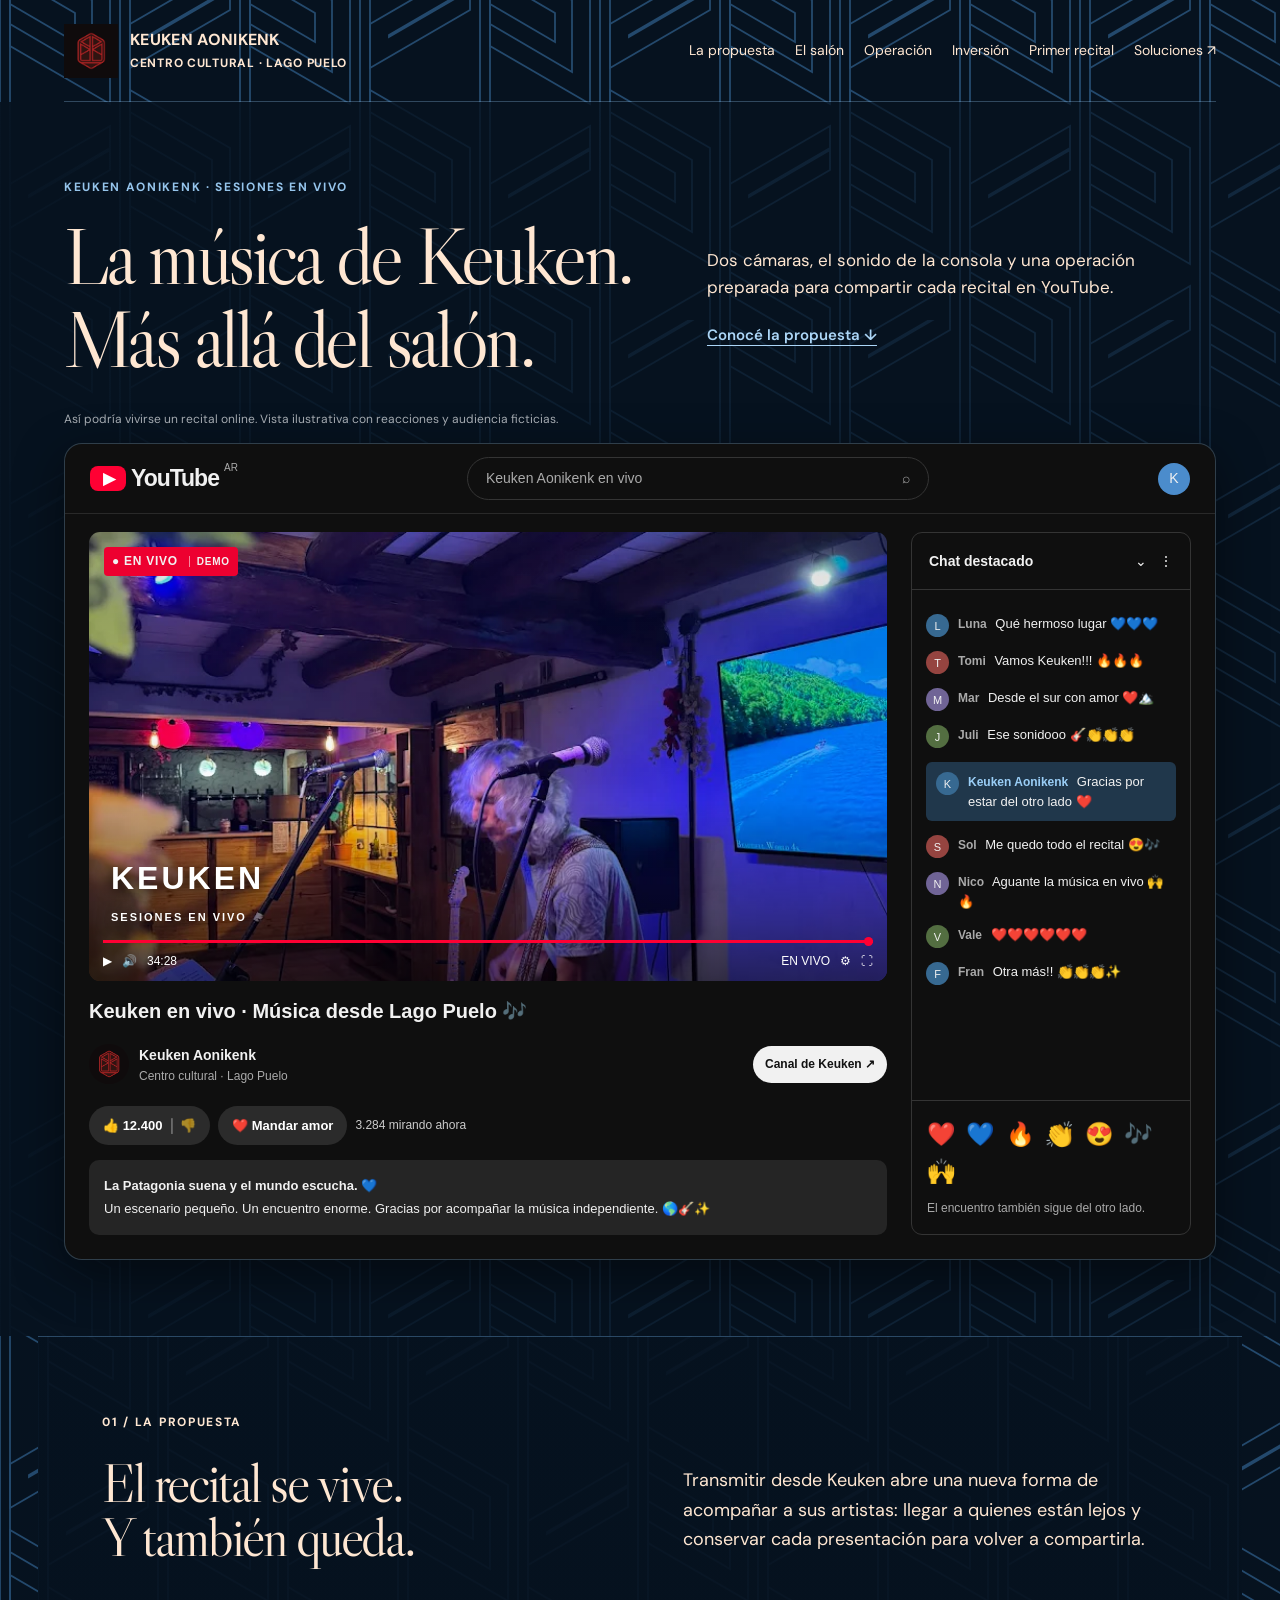
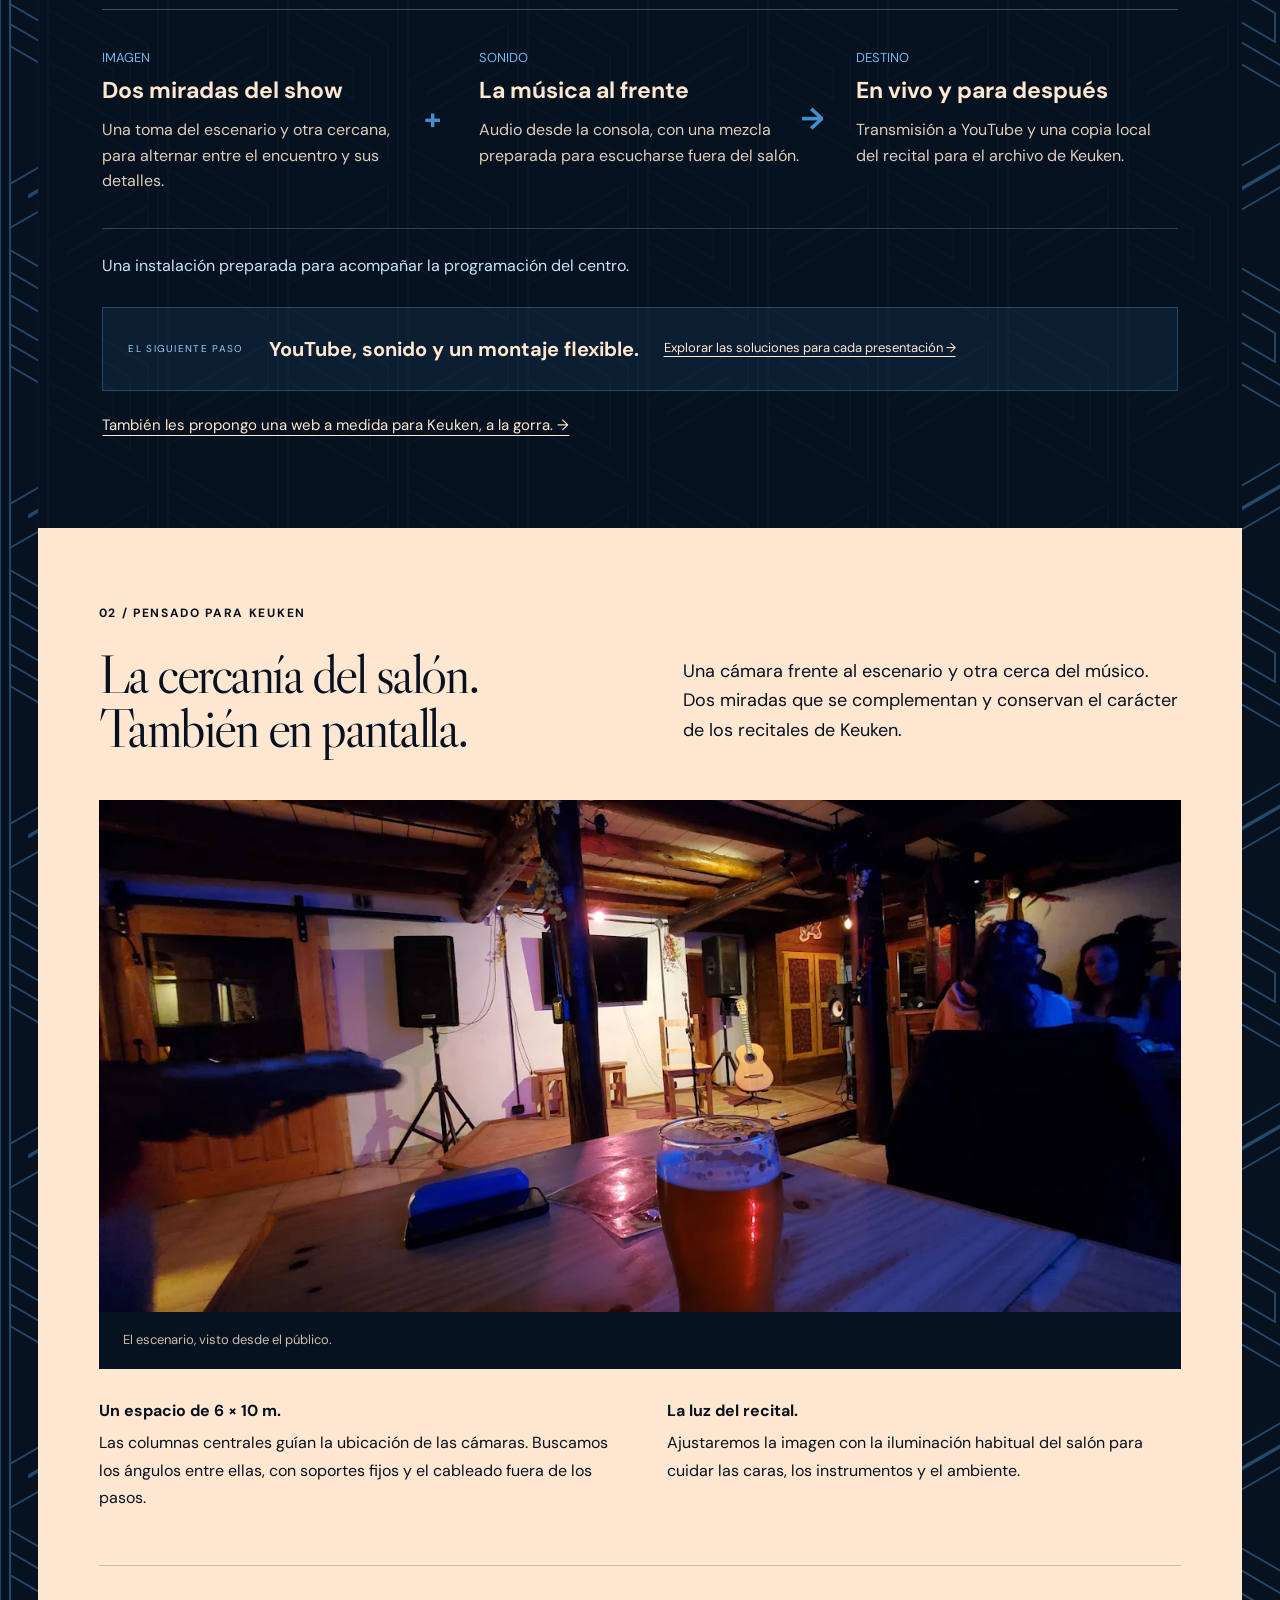
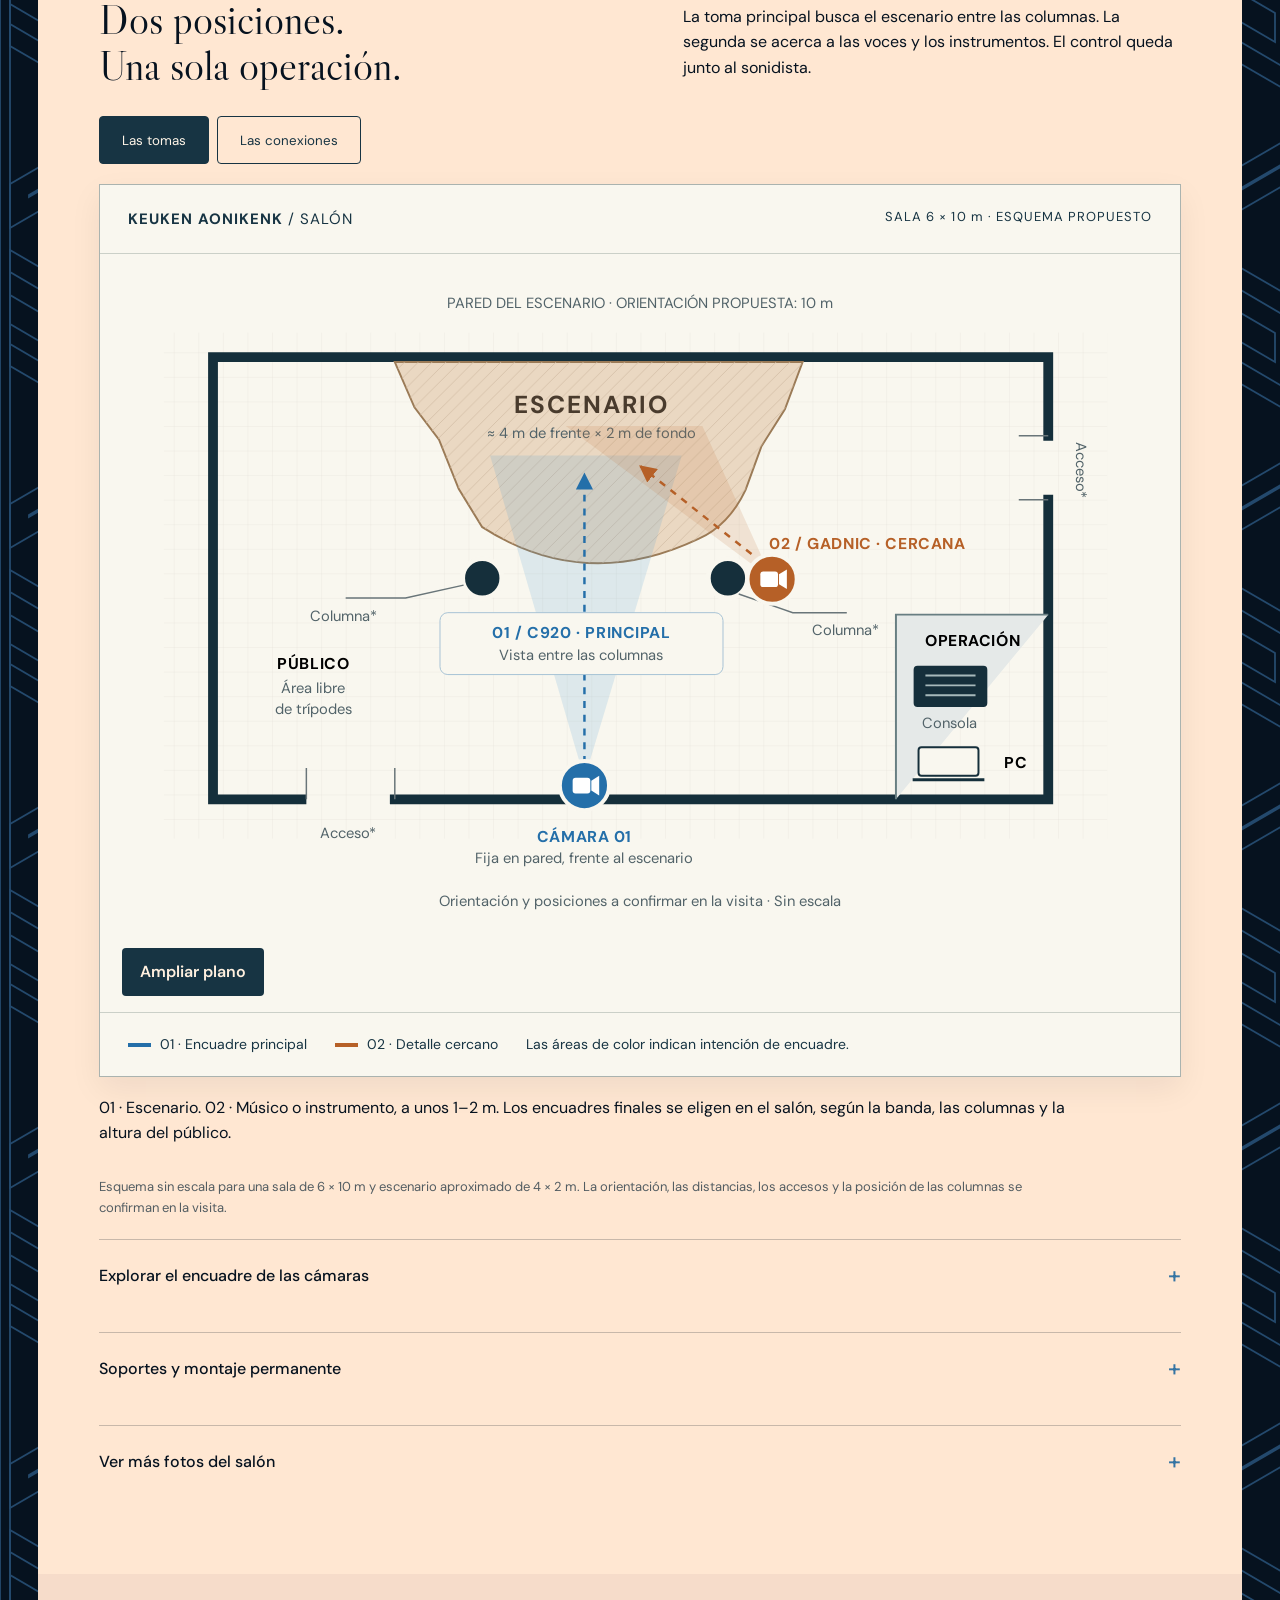
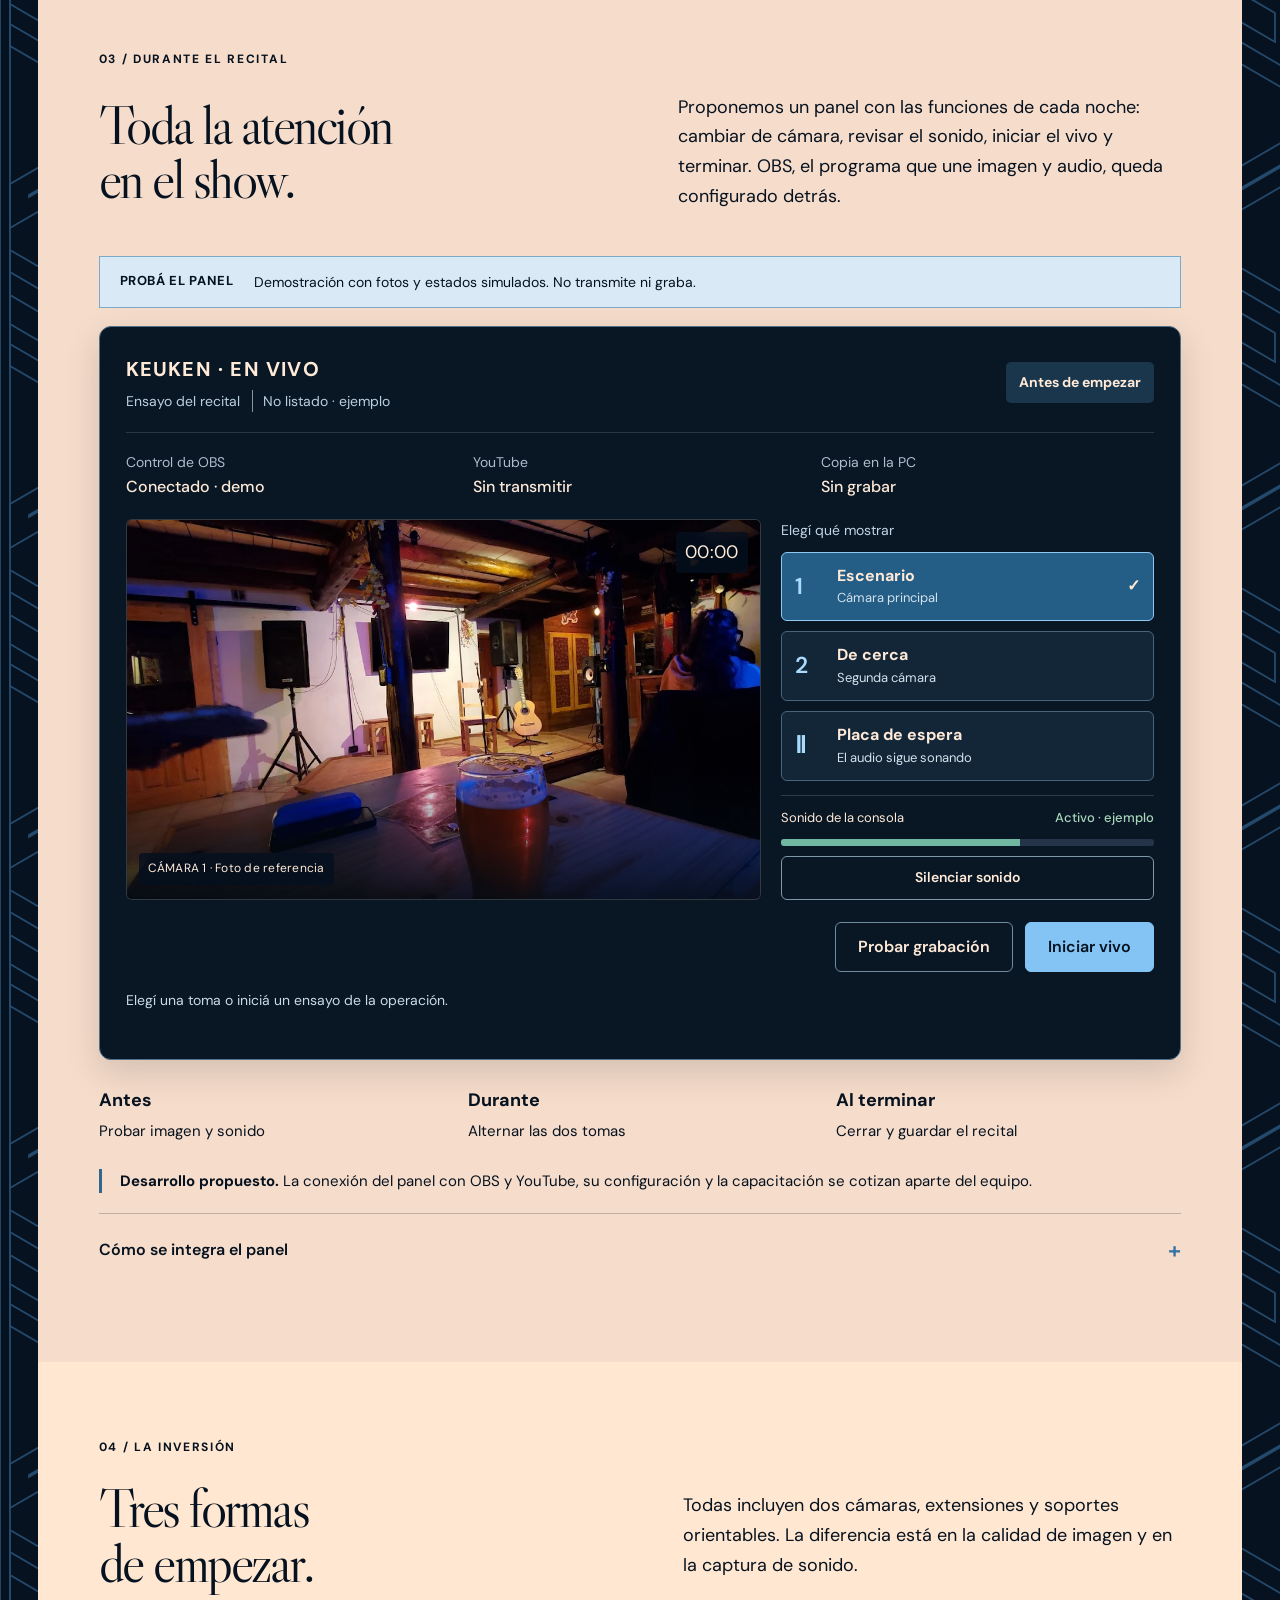
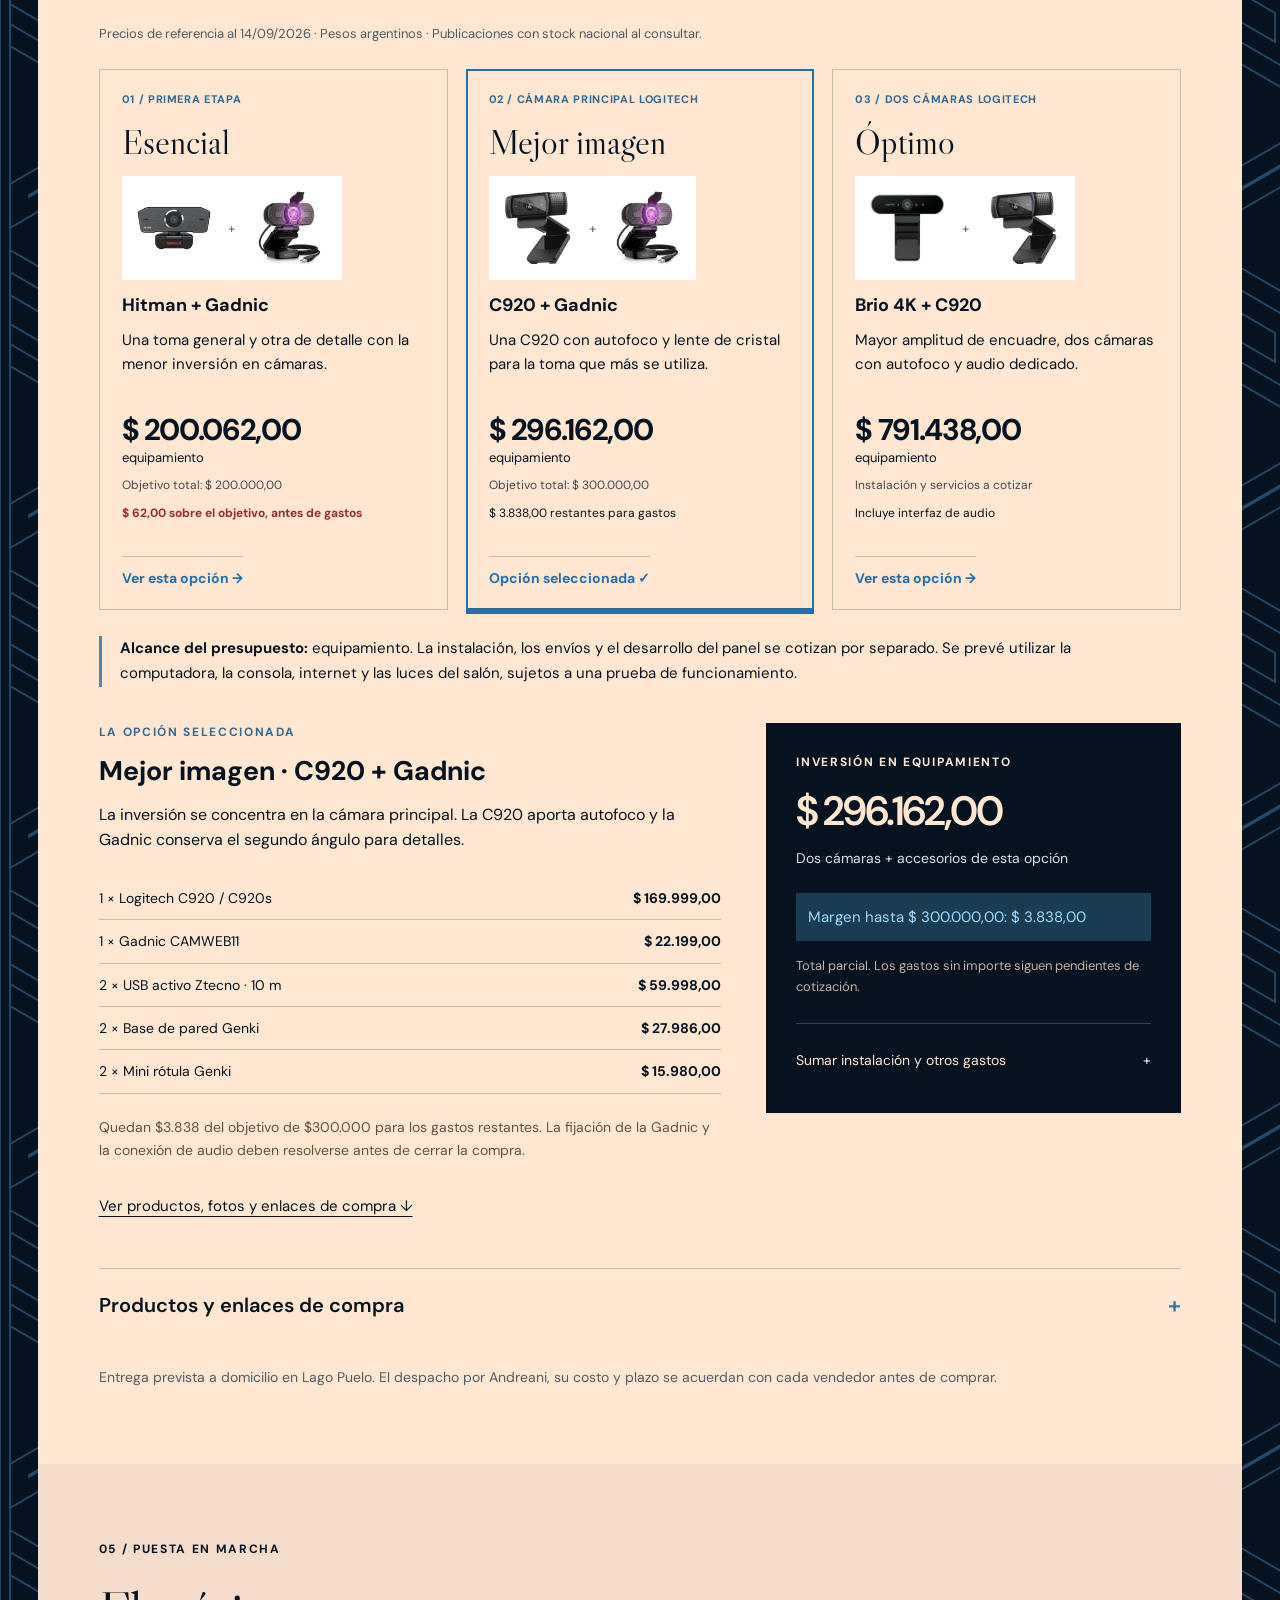
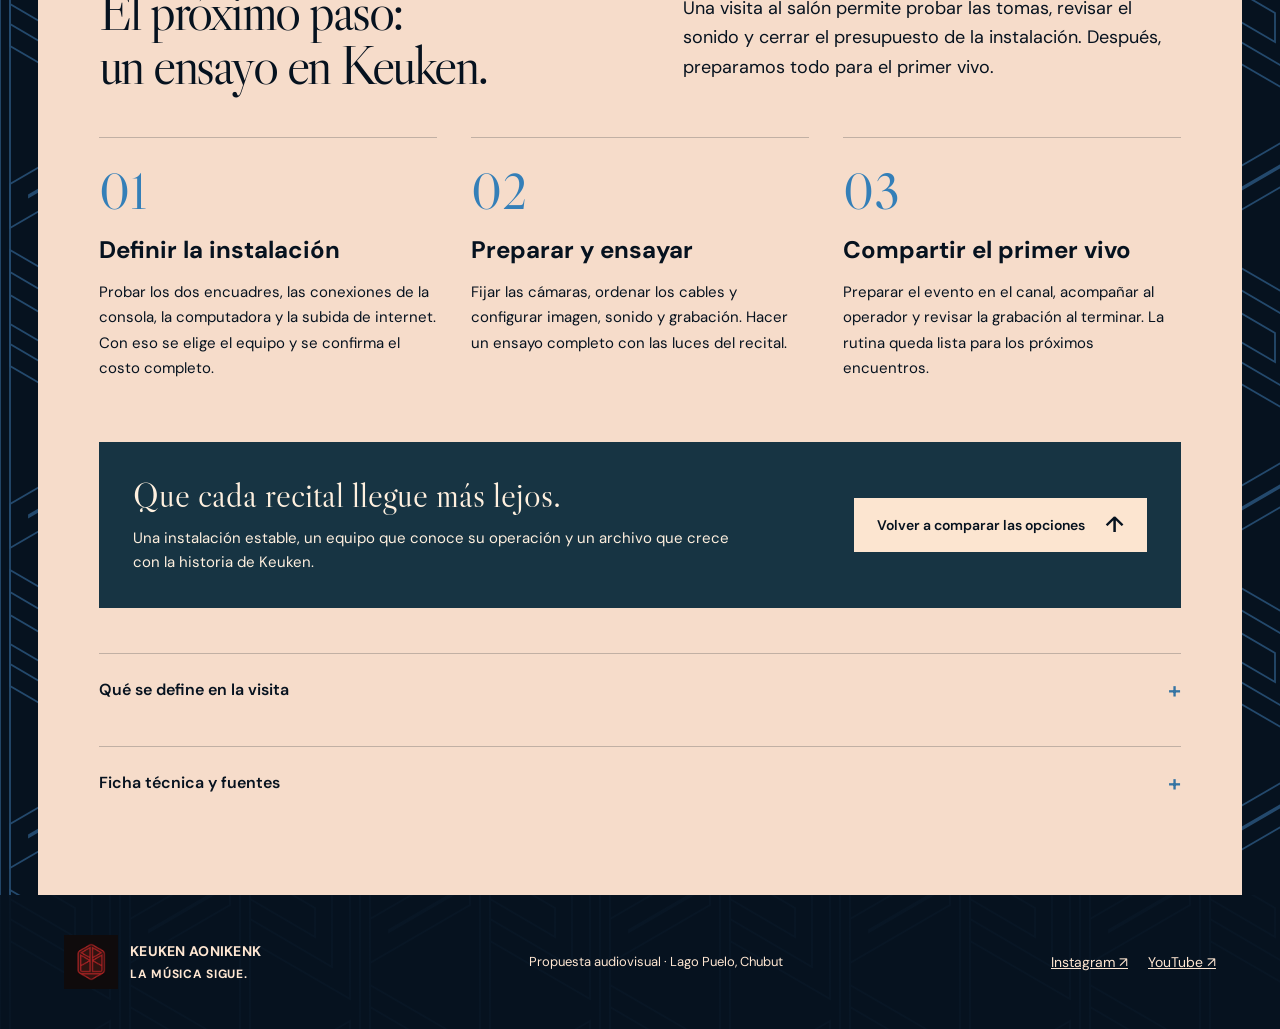
==== commit 3541d176: "Offer a custom Keuken website with voluntary contribution" ====
--- a/index.html
+++ b/index.html
@@ -1,11 +1,11 @@
 <!doctype html>
 <html lang="es">
-<head><meta charset="UTF-8"><meta name="viewport" content="width=device-width,initial-scale=1"><meta name="description" content="Keuken en vivo: una propuesta para compartir sus recitales con dos cámaras, sonido de consola y una operación sencilla. Conocé el plan y la inversión."><title>Keuken en vivo · La música sigue</title><link rel="icon" href="assets/logo.jpg"><link rel="stylesheet" href="style.css"><link rel="stylesheet" href="experience.css"><link rel="stylesheet" href="operator.css"><link rel="stylesheet" href="responsive.css"><link rel="stylesheet" href="editorial.css?v=soluciones-20260915"></head>
+<head><meta charset="UTF-8"><meta name="viewport" content="width=device-width,initial-scale=1"><meta name="description" content="Keuken en vivo: una propuesta para compartir sus recitales con dos cámaras, sonido de consola y una operación sencilla. Conocé el plan y la inversión."><title>Keuken en vivo · La música sigue</title><link rel="icon" href="assets/logo.jpg"><link rel="stylesheet" href="style.css"><link rel="stylesheet" href="experience.css"><link rel="stylesheet" href="operator.css"><link rel="stylesheet" href="responsive.css"><link rel="stylesheet" href="editorial.css?v=web-20260915"></head>
 <body>
 <a class="skip-link" href="#idea">Ir a la propuesta</a>
 <header class="header"><a class="brand" href="#inicio"><img src="assets/logo.jpg" alt="Logo de Keuken Aonikenk"><span>KEUKEN AONIKENK<small>CENTRO CULTURAL · LAGO PUELO</small></span></a><nav aria-label="Navegación principal"><a href="#idea">La propuesta</a><a href="#salon">El salón</a><a href="#operacion">Operación</a><a href="#equipo">Inversión</a><a href="#plan">Primer recital</a><a href="soluciones/">Soluciones ↗</a></nav></header>
 <main id="inicio">
-<section class="intro section" id="idea"><p class="eyebrow">01 / LA PROPUESTA</p><div class="section-heading"><h2>El recital se vive.<br>Y también queda.</h2><p>Transmitir desde Keuken abre una nueva forma de acompañar a sus artistas: llegar a quienes están lejos y conservar cada presentación para volver a compartirla.</p></div><div class="signal"><div><span>IMAGEN</span><h3>Dos miradas del show</h3><p>Una toma del escenario y otra cercana, para alternar entre el encuentro y sus detalles.</p></div><b aria-hidden="true">+</b><div><span>SONIDO</span><h3>La música al frente</h3><p>Audio desde la consola, con una mezcla preparada para escucharse fuera del salón.</p></div><b aria-hidden="true">→</b><div><span>DESTINO</span><h3>En vivo y para después</h3><p>Transmisión a YouTube y una copia local del recital para el archivo de Keuken.</p></div></div><p class="intro-close">Una instalación preparada para acompañar la programación del centro.</p><a class="solutions-invite" href="soluciones/"><span>EL SIGUIENTE PASO</span><strong>YouTube, sonido y un montaje flexible.</strong><span>Explorar las soluciones para cada presentación →</span></a></section>
+<section class="intro section" id="idea"><p class="eyebrow">01 / LA PROPUESTA</p><div class="section-heading"><h2>El recital se vive.<br>Y también queda.</h2><p>Transmitir desde Keuken abre una nueva forma de acompañar a sus artistas: llegar a quienes están lejos y conservar cada presentación para volver a compartirla.</p></div><div class="signal"><div><span>IMAGEN</span><h3>Dos miradas del show</h3><p>Una toma del escenario y otra cercana, para alternar entre el encuentro y sus detalles.</p></div><b aria-hidden="true">+</b><div><span>SONIDO</span><h3>La música al frente</h3><p>Audio desde la consola, con una mezcla preparada para escucharse fuera del salón.</p></div><b aria-hidden="true">→</b><div><span>DESTINO</span><h3>En vivo y para después</h3><p>Transmisión a YouTube y una copia local del recital para el archivo de Keuken.</p></div></div><p class="intro-close">Una instalación preparada para acompañar la programación del centro.</p><a class="solutions-invite" href="soluciones/"><span>EL SIGUIENTE PASO</span><strong>YouTube, sonido y un montaje flexible.</strong><span>Explorar las soluciones para cada presentación →</span></a><p class="web-offer-link"><a href="soluciones/#web-a-medida">También les propongo una web a medida para Keuken, a la gorra. →</a></p></section>
 <div id="content"></div>
 </main>
 <footer><a class="brand" href="#inicio"><img src="assets/logo.jpg" alt=""><span>KEUKEN AONIKENK<small>LA MÚSICA SIGUE.</small></span></a><p>Propuesta audiovisual · Lago Puelo, Chubut</p><div class="footer-links"><a href="https://www.instagram.com/keukenaonikenk/" target="_blank" rel="noopener noreferrer">Instagram ↗</a><a href="https://www.youtube.com/channel/UCTXaSLfvCtCCcbMyMckh44A" target="_blank" rel="noopener noreferrer">YouTube ↗</a></div></footer>
--- a/editorial.css
+++ b/editorial.css
@@ -12,3 +12,4 @@
 @media(max-width:420px){.section{padding-inline:20px}.section-heading h2{font-size:43px}.op-routine{grid-template-columns:1fr}.op-routine b{display:inline;margin-right:10px}.shopping-list>.product-grid{grid-template-columns:1fr}.tier-card{padding:18px!important}.tier-title{font-size:28px!important}.tier-price{font-size:29px!important}.tier-price small{font-size:12px!important}.budget-summary{padding:24px 20px}.budget-summary .big-total{font-size:32px}.product-photo{height:210px}.product h3{font-size:22px}.selection-lines strong{font-size:12px}.closing-invitation{padding:24px 20px}.closing-invitation .button{gap:10px}}
 @media(max-width:720px){.tier-card{grid-template-columns:minmax(0,1fr)}.tier-title,.tier-pair,.tier-photos,.tier-benefit,.tier-price{grid-column:1;grid-row:auto}.tier-photos{margin:8px 0;width:100%}.tier-photos img{height:90px!important}.tier-benefit{margin:5px 0}.tier-price{white-space:normal}.tier-price small{display:block;margin-left:0}}
 .solutions-invite{display:flex;flex-wrap:wrap;align-items:center;gap:14px 25px;margin-top:28px;padding:25px;background:#478ccb1a;border:1px solid #478ccb66;text-decoration:none}.solutions-invite>span:first-child{font-size:10px;letter-spacing:.13em;color:#9acbf5}.solutions-invite strong{font-size:20px}.solutions-invite>span:last-child{font-size:13px;text-decoration:underline;text-underline-offset:4px}
+.web-offer-link{margin-top:22px;font-size:15px;line-height:1.6}.web-offer-link a{text-underline-offset:5px}
